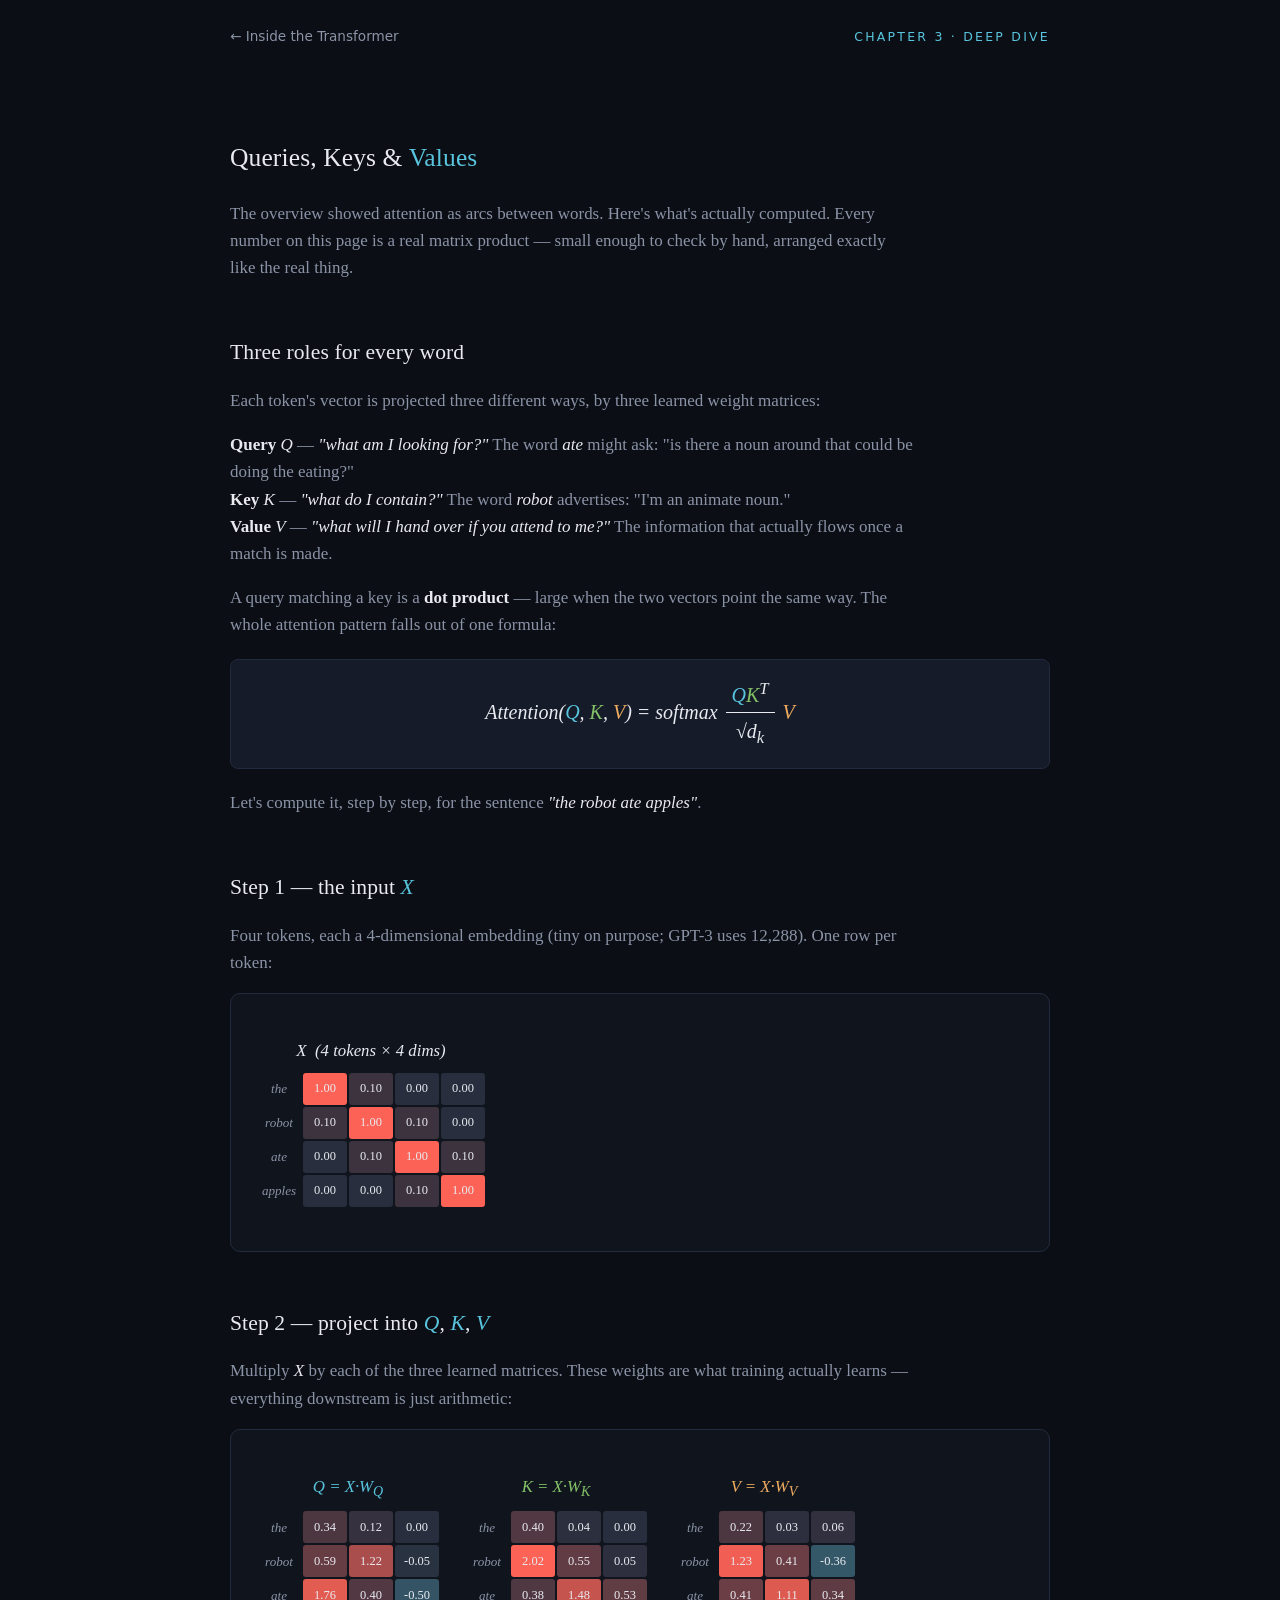
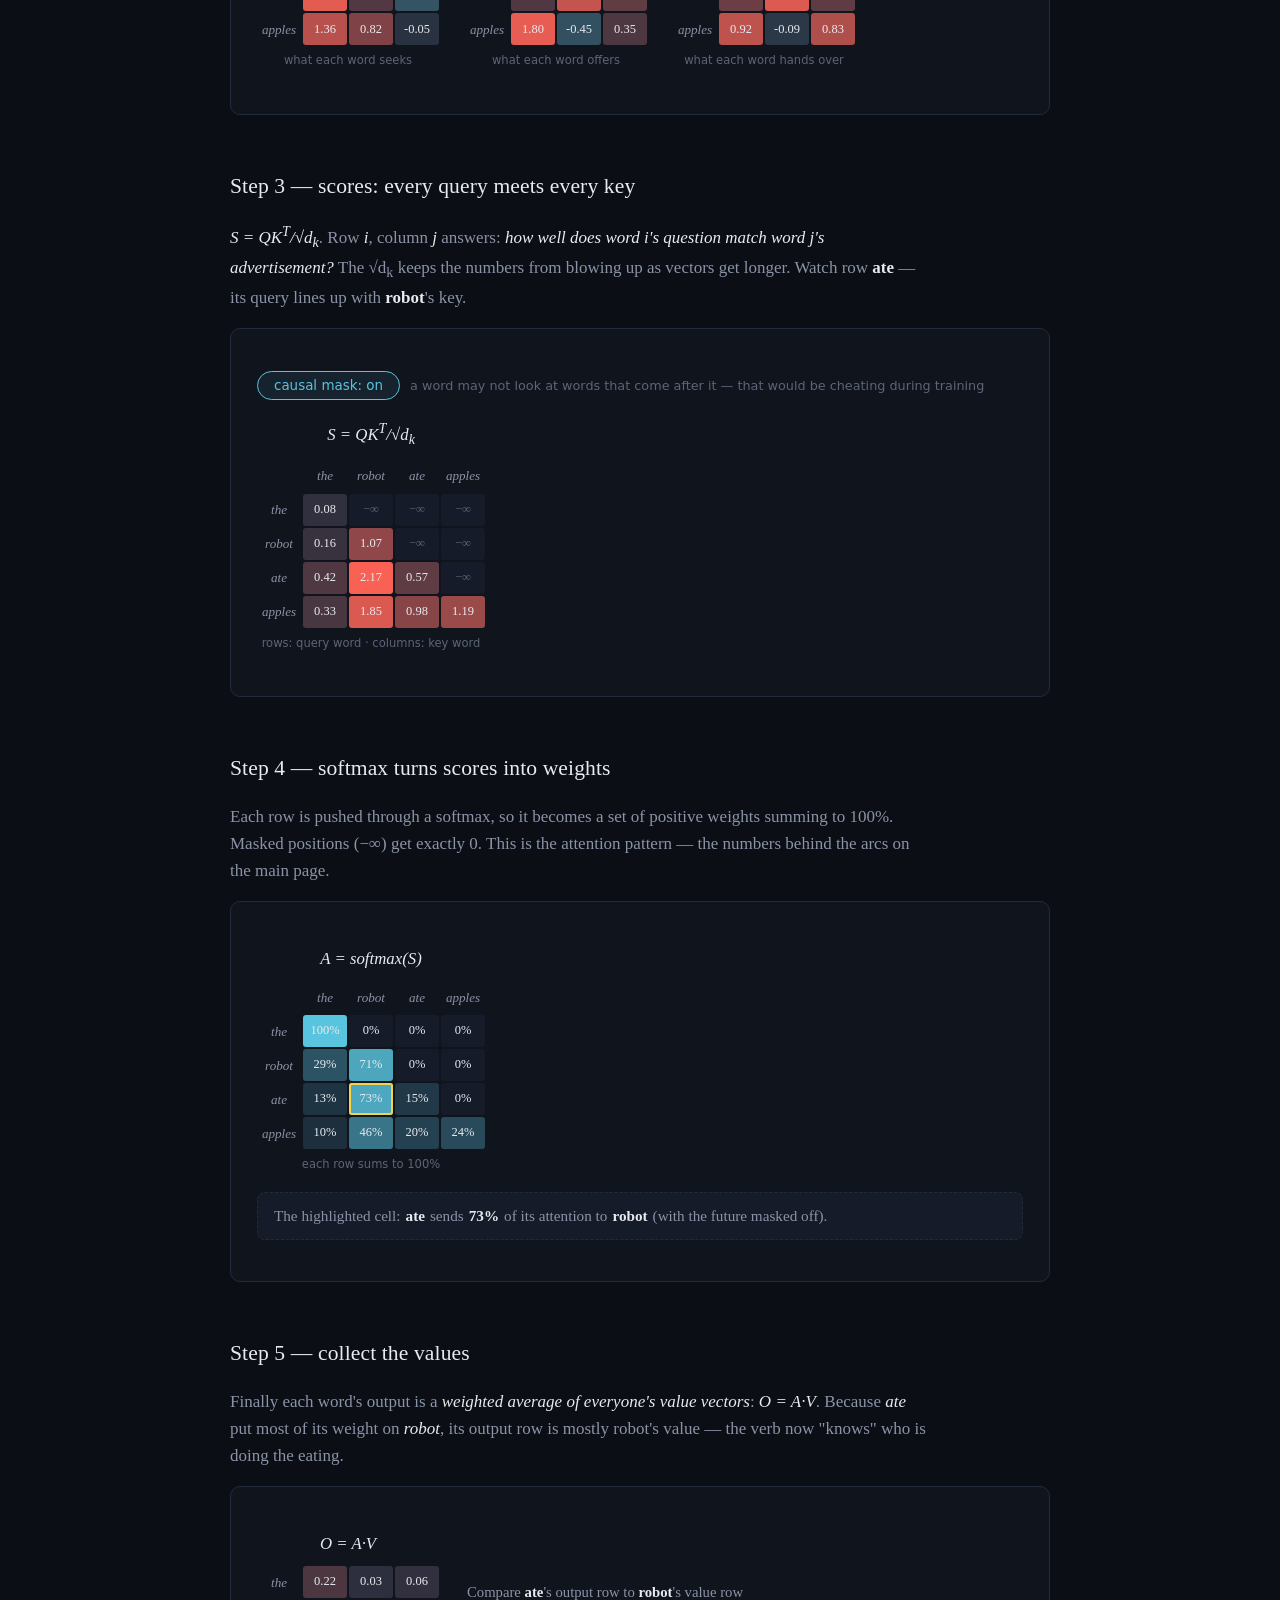
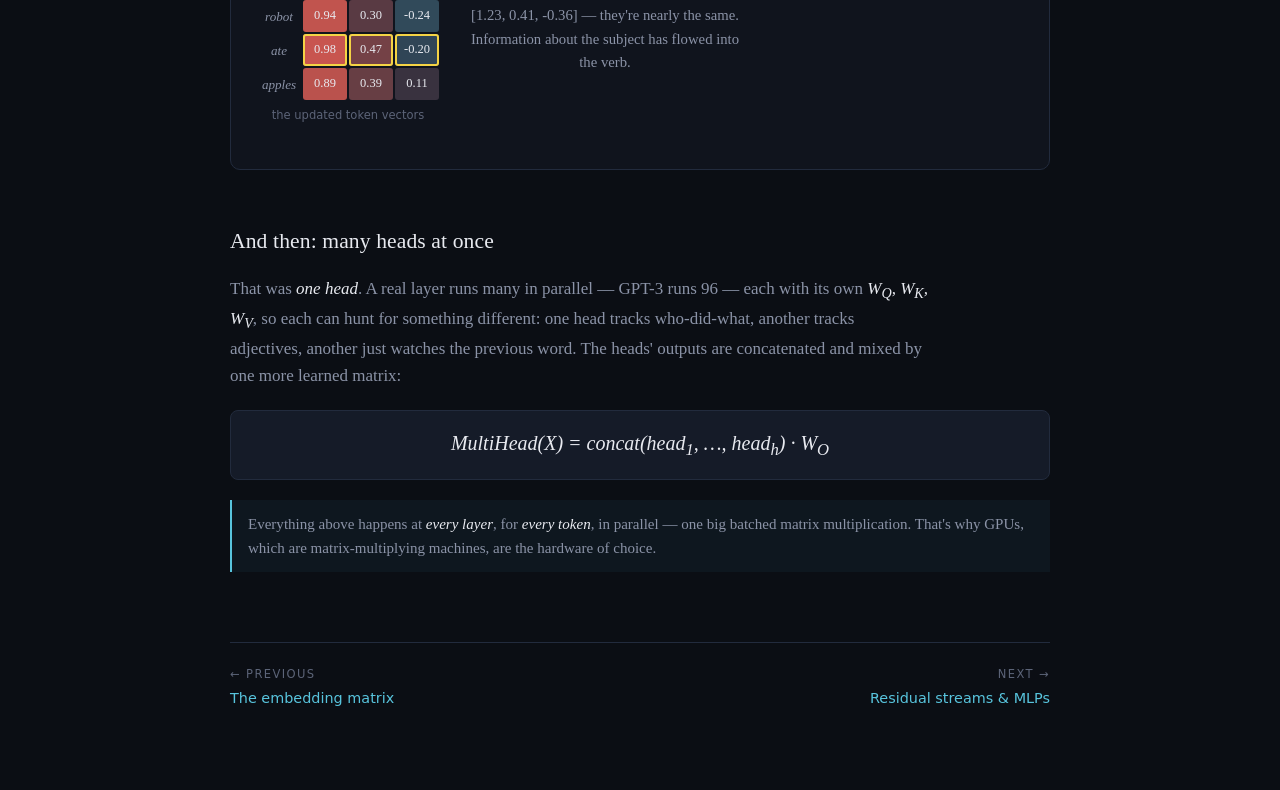
==== chapters/attention.html @ c7ec8772 "Interactive transformer visualizer: six-chapter overview + deep-dive pages Co-Authored-By: Claude Fa" ====
<!DOCTYPE html>
<html lang="en">
<head>
<meta charset="UTF-8">
<meta name="viewport" content="width=device-width, initial-scale=1.0">
<title>Queries, Keys &amp; Values — Inside the Transformer</title>
<link rel="stylesheet" href="../css/style.css">
<link rel="icon" href="data:image/svg+xml,<svg xmlns='http://www.w3.org/2000/svg' viewBox='0 0 100 100'><circle cx='50' cy='50' r='42' fill='%2358C4DD'/></svg>">
</head>
<body>

<header class="deep-head">
  <a href="../index.html">← Inside the Transformer</a>
  <span class="ch-num">Chapter 3 · Deep dive</span>
</header>

<main class="deep-main">
  <div class="ch-head">
    <h2>Queries, Keys &amp; <span class="acc-blue">Values</span></h2>
    <p class="lede">
      The overview showed attention as arcs between words. Here's what's
      actually computed. Every number on this page is a real matrix product —
      small enough to check by hand, arranged exactly like the real thing.
    </p>
  </div>

  <h3 class="sec-title">Three roles for every word</h3>
  <p class="prose">
    Each token's vector is projected three different ways, by three learned
    weight matrices:
  </p>
  <p class="prose">
    <b>Query</b> <span class="math">Q</span> — <em>"what am I looking for?"</em>
    The word <em>ate</em> might ask: "is there a noun around that could be doing the eating?"<br>
    <b>Key</b> <span class="math">K</span> — <em>"what do I contain?"</em>
    The word <em>robot</em> advertises: "I'm an animate noun."<br>
    <b>Value</b> <span class="math">V</span> — <em>"what will I hand over if you attend to me?"</em>
    The information that actually flows once a match is made.
  </p>
  <p class="prose">
    A query matching a key is a <b>dot product</b> — large when the two vectors
    point the same way. The whole attention pattern falls out of one formula:
  </p>
  <div class="formula">
    Attention(<span style="color:var(--blue)">Q</span>, <span style="color:var(--green)">K</span>, <span style="color:var(--gold);font-style:italic">V</span>) = softmax
    <span class="frac"><span><span style="color:var(--blue)">Q</span><span style="color:var(--green)">K</span><sup>T</sup></span><span>√d<sub>k</sub></span></span>
    <span style="color:var(--gold);font-style:italic">V</span>
  </div>
  <p class="prose">Let's compute it, step by step, for the sentence <em>"the robot ate apples"</em>.</p>

  <h3 class="sec-title">Step 1 — the input <span class="math">X</span></h3>
  <p class="prose">
    Four tokens, each a 4-dimensional embedding (tiny on purpose; GPT-3 uses
    12,288). One row per token:
  </p>
  <div class="panel">
    <div class="mat-row">
      <div class="mat-fig"><div class="mat-label">X&nbsp;&nbsp;(4 tokens × 4 dims)</div><div class="matrix" id="mat-x"></div></div>
    </div>
  </div>

  <h3 class="sec-title">Step 2 — project into <span class="math">Q</span>, <span class="math">K</span>, <span class="math">V</span></h3>
  <p class="prose">
    Multiply <span class="math">X</span> by each of the three learned matrices.
    These weights are what training actually learns — everything downstream is
    just arithmetic:
  </p>
  <div class="panel">
    <div class="mat-row">
      <div class="mat-fig"><div class="mat-label" style="color:var(--blue)">Q = X·W<sub>Q</sub></div><div class="matrix" id="mat-q"></div><div class="mat-sub">what each word seeks</div></div>
      <div class="mat-fig"><div class="mat-label" style="color:var(--green)">K = X·W<sub>K</sub></div><div class="matrix" id="mat-k"></div><div class="mat-sub">what each word offers</div></div>
      <div class="mat-fig"><div class="mat-label" style="color:var(--gold)">V = X·W<sub>V</sub></div><div class="matrix" id="mat-v"></div><div class="mat-sub">what each word hands over</div></div>
    </div>
  </div>

  <h3 class="sec-title">Step 3 — scores: every query meets every key</h3>
  <p class="prose">
    <span class="math">S = QK<sup>T</sup>/√d<sub>k</sub></span>. Row <em>i</em>,
    column <em>j</em> answers: <em>how well does word i's question match word
    j's advertisement?</em> The √d<sub>k</sub> keeps the numbers from blowing up
    as vectors get longer. Watch row <b>ate</b> — its query lines up with
    <b>robot</b>'s key.
  </p>
  <div class="panel">
    <div class="toggle-row">
      <button class="pill-toggle active" id="mask-toggle">causal mask: on</button>
      <span class="dim-note">a word may not look at words that come after it — that would be cheating during training</span>
    </div>
    <div class="mat-row">
      <div class="mat-fig"><div class="mat-label">S = QK<sup>T</sup>/√d<sub>k</sub></div><div class="matrix" id="mat-s"></div><div class="mat-sub">rows: query word · columns: key word</div></div>
    </div>
  </div>

  <h3 class="sec-title">Step 4 — softmax turns scores into weights</h3>
  <p class="prose">
    Each row is pushed through a softmax, so it becomes a set of positive
    weights summing to 100%. Masked positions (−∞) get exactly 0. This is
    the attention pattern — the numbers behind the arcs on the main page.
  </p>
  <div class="panel">
    <div class="mat-row">
      <div class="mat-fig"><div class="mat-label">A = softmax(S)</div><div class="matrix" id="mat-a"></div><div class="mat-sub">each row sums to 100%</div></div>
    </div>
    <p class="readout" id="attn-read"></p>
  </div>

  <h3 class="sec-title">Step 5 — collect the values</h3>
  <p class="prose">
    Finally each word's output is a <em>weighted average of everyone's value
    vectors</em>: <span class="math">O = A·V</span>. Because <em>ate</em> put
    most of its weight on <em>robot</em>, its output row is mostly robot's
    value — the verb now "knows" who is doing the eating.
  </p>
  <div class="panel">
    <div class="mat-row">
      <div class="mat-fig"><div class="mat-label">O = A·V</div><div class="matrix" id="mat-o"></div><div class="mat-sub">the updated token vectors</div></div>
      <div class="mat-fig" style="align-self:center;max-width:280px">
        <p class="prose" style="font-size:.92rem" id="o-story"></p>
      </div>
    </div>
  </div>

  <h3 class="sec-title">And then: many heads at once</h3>
  <p class="prose">
    That was <em>one head</em>. A real layer runs many in parallel — GPT-3 runs
    96 — each with its own <span class="math">W<sub>Q</sub>, W<sub>K</sub>,
    W<sub>V</sub></span>, so each can hunt for something different: one head
    tracks who-did-what, another tracks adjectives, another just watches the
    previous word. The heads' outputs are concatenated and mixed by one more
    learned matrix:
  </p>
  <div class="formula">MultiHead(X) = concat(head<sub>1</sub>, …, head<sub>h</sub>) · W<sub>O</sub></div>
  <p class="note">
    Everything above happens at <em>every layer</em>, for <em>every token</em>,
    in parallel — one big batched matrix multiplication. That's why GPUs, which
    are matrix-multiplying machines, are the hardware of choice.
  </p>

  <nav class="pager">
    <a href="embeddings.html"><span class="pg-label">← Previous</span>The embedding matrix</a>
    <a class="next" href="depth.html"><span class="pg-label">Next →</span>Residual streams &amp; MLPs</a>
  </nav>
</main>

<script src="../js/deep.js"></script>
<script>
const TOKENS = ["the", "robot", "ate", "apples"];

/* embeddings: near one-hot with a whisper of overlap, so the products stay legible */
const X = [
  [1.0, 0.1, 0.0, 0.0],
  [0.1, 1.0, 0.1, 0.0],
  [0.0, 0.1, 1.0, 0.1],
  [0.0, 0.0, 0.1, 1.0],
];
/* learned projections (4 → 3), hand-tuned so "ate" seeks nouns */
const WQ = [[0.3,0,0],[0.4,1.2,0],[1.6,0.2,-0.5],[1.2,0.8,0]];
const WK = [[0.2,0,0],[2.0,0.4,0],[0,1.5,0.5],[1.8,-0.6,0.3]];
const WV = [[0.1,0,0.1],[1.2,0.3,-0.4],[0.2,1.1,0.3],[0.9,-0.2,0.8]];

const Q = matmul(X, WQ), K = matmul(X, WK), V = matmul(X, WV);
const dk = 3;
const S = matmul(Q, transpose(K)).map((row) => row.map((v) => v / Math.sqrt(dk)));

let masked = true;

function renderStatic() {
  matrixEl("#mat-x", X, { rows: TOKENS, max: 1 });
  matrixEl("#mat-q", Q, { rows: TOKENS, max: 2 });
  matrixEl("#mat-k", K, { rows: TOKENS, max: 2 });
  matrixEl("#mat-v", V, { rows: TOKENS, max: 1.3 });
}

function render() {
  /* scores, with optional causal mask */
  matrixEl("#mat-s", S, {
    rows: TOKENS, cols: TOKENS, max: 2.2,
    fmt: (v, i, j) => (masked && j > i ? "−∞" : v.toFixed(2)),
    colorFn: (v, i, j) => (masked && j > i ? C.panel2 : heat(v, 2.2)),
    cellRef: (cell, i, j) => { if (masked && j > i) cell.classList.add("masked"); },
  });

  /* attention weights */
  const A = S.map((row, i) =>
    softmaxArr(row.map((v, j) => (masked && j > i ? -Infinity : v)))
  );
  matrixEl("#mat-a", A, {
    rows: TOKENS, cols: TOKENS,
    fmt: (v) => (v < 0.005 ? "0%" : Math.round(v * 100) + "%"),
    colorFn: (v) => heatSeq(Math.min(1, v * 1.15)),
    cellRef: (cell, i, j) => { if (i === 2 && j === 1) cell.classList.add("hl"); },
  });

  const atePct = Math.round(A[2][1] * 100);
  $("#attn-read").innerHTML =
    `The highlighted cell: <b>ate</b> sends <b>${atePct}%</b> of its attention to <b>robot</b>` +
    (masked ? " (with the future masked off)." : " — and with the mask off, it can peek ahead at <b>apples</b> too.");

  const O = matmul(A, V);
  matrixEl("#mat-o", O, {
    rows: TOKENS, max: 1.3,
    cellRef: (cell, i) => { if (i === 2) cell.classList.add("hl"); },
  });
  $("#o-story").innerHTML =
    `Compare <b>ate</b>'s output row to <b>robot</b>'s value row [${V[1].map((v) => v.toFixed(2)).join(", ")}] — ` +
    `they're nearly the same. Information about the subject has flowed into the verb.`;
}

$("#mask-toggle").addEventListener("click", () => {
  masked = !masked;
  const b = $("#mask-toggle");
  b.textContent = "causal mask: " + (masked ? "on" : "off");
  b.classList.toggle("active", masked);
  render();
});

renderStatic();
render();
</script>
</body>
</html>
---- css/style.css ----
/* ============================================================
   Inside the Transformer — 3blue1brown-inspired design language
   Dark near-black blue canvas, Manim palette, serif math type.
   ============================================================ */

:root {
  --bg: #0b0e14;          /* page canvas */
  --panel: #10141d;       /* card surface */
  --panel-2: #151b28;     /* nested surface */
  --line: #222b3d;        /* hairlines */
  --grid: #1a2233;        /* plot gridlines */
  --ink: #e8eaf0;
  --muted: #8b93a7;
  --faint: #5c6478;

  /* Manim palette (validated order: blue, red, yellow, green) */
  --blue: #58c4dd;
  --red: #fc6255;
  --yellow: #f4d345;
  --green: #83c167;
  --teal: #5cd0b3;
  --purple: #9a72ac;
  --gold: #f0ac5f;

  --serif: "CMU Serif", "STIX Two Text", "Times New Roman", Georgia, serif;
  --sans: system-ui, -apple-system, "Segoe UI", sans-serif;
  --radius: 10px;
}

* { box-sizing: border-box; }
html { scroll-behavior: smooth; }
body {
  margin: 0;
  background: var(--bg);
  color: var(--ink);
  font-family: var(--serif);
  font-size: 17px;
  line-height: 1.6;
}

::selection { background: rgba(88, 196, 221, 0.3); }

h1, h2, h3 { font-weight: 500; letter-spacing: 0.005em; }
.acc-blue { color: var(--blue); }
.math { font-family: var(--serif); font-style: italic; }
a { color: var(--blue); }

/* ===== Hero ===== */
.hero {
  min-height: 92vh;
  display: grid;
  place-items: center;
  text-align: center;
  padding: 60px 20px;
  position: relative;
  background:
    radial-gradient(70vw 50vh at 50% 115%, rgba(88, 196, 221, 0.07), transparent 65%),
    radial-gradient(50vw 40vh at 12% -10%, rgba(154, 114, 172, 0.06), transparent 70%);
}
.hero::before {
  content: "";
  position: absolute; inset: 0;
  background-image:
    linear-gradient(rgba(88,196,221,0.045) 1px, transparent 1px),
    linear-gradient(90deg, rgba(88,196,221,0.045) 1px, transparent 1px);
  background-size: 48px 48px;
  mask-image: radial-gradient(70% 70% at 50% 50%, black, transparent);
  pointer-events: none;
}
.hero-inner { max-width: 720px; position: relative; }
.hero-kicker {
  font-family: var(--sans);
  font-size: 0.8rem; letter-spacing: 0.22em; text-transform: uppercase;
  color: var(--muted); margin-bottom: 10px;
}
.hero h1 {
  font-size: clamp(2.6rem, 7vw, 4.2rem);
  margin: 0 0 18px;
  line-height: 1.08;
}
.hero-sub {
  color: var(--muted);
  font-size: 1.15rem;
  max-width: 560px;
  margin: 0 auto 34px;
}
.hero-flow {
  margin-top: 56px;
  display: flex; flex-wrap: wrap; justify-content: center; gap: 10px;
  font-family: var(--sans); font-size: 0.85rem; color: var(--muted);
}
.hero-flow span:not(.arr) {
  border: 1px solid var(--line); border-radius: 999px;
  padding: 5px 14px; background: var(--panel);
}
.hero-flow .arr { color: var(--faint); padding: 5px 0; }

/* ===== Chapter nav ===== */
.stepnav {
  position: fixed; right: 16px; top: 50%; transform: translateY(-50%);
  display: flex; flex-direction: column; gap: 6px; z-index: 50;
}
.stepnav a {
  width: 34px; height: 34px; display: grid; place-items: center;
  font-family: var(--sans); font-size: 0.8rem;
  color: var(--muted); text-decoration: none;
  border: 1px solid var(--line); border-radius: 50%;
  background: var(--panel);
  transition: all .15s;
}
.stepnav a:hover, .stepnav a.active {
  color: var(--bg); background: var(--blue); border-color: var(--blue);
}
@media (max-width: 860px) { .stepnav { display: none; } }

/* ===== Chapters & panels ===== */
main { max-width: 860px; margin: 0 auto; padding: 0 20px 100px; }
.chapter { padding: 100px 0 20px; }
.ch-num {
  display: block;
  font-family: var(--sans);
  font-size: 0.78rem; letter-spacing: 0.18em; text-transform: uppercase;
  color: var(--blue);
  margin-bottom: 10px;
}
.chapter h2 { font-size: clamp(1.7rem, 4vw, 2.4rem); margin: 0 0 12px; }
.lede { color: var(--muted); max-width: 680px; margin: 0 0 30px; font-size: 1.06rem; }
.lede em, .note em { color: var(--ink); }

.panel {
  background: var(--panel);
  border: 1px solid var(--line);
  border-radius: var(--radius);
  padding: 26px;
  margin-bottom: 20px;
}
.panel-title { margin: 0 0 4px; font-size: 1.12rem; color: var(--ink); }
.panel-sub { margin: 0 0 18px; color: var(--muted); font-size: 0.95rem; }
.row { display: flex; gap: 12px; align-items: center; flex-wrap: wrap; }
.note {
  margin: 20px 0 0;
  padding: 12px 16px;
  border-left: 2px solid var(--blue);
  background: rgba(88, 196, 221, 0.05);
  color: var(--muted);
  font-size: 0.94rem;
}
.readout {
  margin-top: 14px;
  padding: 11px 16px;
  border: 1px dashed var(--line);
  border-radius: 8px;
  background: var(--panel-2);
  color: var(--muted);
  font-size: 0.95rem;
  min-height: 44px;
  display: flex; align-items: center; flex-wrap: wrap; gap: 5px;
}
.readout b { color: var(--ink); font-weight: 600; }

/* ===== Controls ===== */
.field-label, .control-label {
  display: block;
  font-family: var(--sans);
  font-size: 0.72rem; letter-spacing: 0.14em; text-transform: uppercase;
  color: var(--faint);
  margin-bottom: 8px;
}
input[type="text"] {
  width: 100%;
  font-family: var(--serif); font-size: 1.1rem;
  color: var(--ink);
  background: var(--panel-2);
  border: 1px solid var(--line);
  border-radius: 8px;
  padding: 12px 15px;
  outline: none;
  transition: border-color .15s;
}
input[type="text"]:focus { border-color: var(--blue); }

.btn-primary {
  display: inline-block;
  font-family: var(--sans); font-size: 0.92rem; font-weight: 600;
  color: var(--bg);
  background: var(--blue);
  border: none; border-radius: 6px;
  padding: 10px 24px;
  cursor: pointer;
  text-decoration: none;
  transition: filter .12s, transform .12s;
}
.btn-primary:hover { filter: brightness(1.12); transform: translateY(-1px); }
.link-btn {
  font-family: var(--sans); font-size: 0.85rem;
  color: var(--blue);
  background: none;
  border: none; border-bottom: 1px dotted var(--blue);
  padding: 1px 2px;
  cursor: pointer;
  transition: color .12s;
}
.link-btn:hover { color: var(--ink); border-color: var(--ink); }

.slider-row { display: flex; align-items: center; gap: 14px; margin: 12px 0; flex-wrap: wrap; }
.slider-row label {
  font-family: var(--sans); font-size: 0.88rem; color: var(--muted);
  min-width: 150px;
}
.slider-row label .math { color: var(--ink); font-size: 1rem; }
.slider-row output {
  font-family: var(--serif); font-variant-numeric: tabular-nums;
  color: var(--yellow); min-width: 56px; text-align: right;
}
.dim-note { font-family: var(--sans); font-size: 0.8rem; color: var(--faint); }
input[type="range"] {
  flex: 1; min-width: 120px; height: 24px;
  accent-color: var(--blue);
  cursor: grab;
  background: transparent;
}

.seg { display: inline-flex; gap: 2px; border: 1px solid var(--line); border-radius: 8px; padding: 3px; background: var(--panel-2); flex-wrap: wrap; }
.seg-btn {
  font-family: var(--sans); font-size: 0.84rem;
  color: var(--muted);
  background: transparent; border: none; border-radius: 6px;
  padding: 7px 13px; cursor: pointer;
  transition: all .12s;
}
.seg-btn b { color: inherit; }
.seg-btn.active { background: rgba(88, 196, 221, 0.14); color: var(--blue); }

/* ===== Ch 1 : tokens ===== */
.token-strip { display: flex; flex-wrap: wrap; gap: 6px; margin: 18px 0 4px; min-height: 44px; }
.token-chip {
  position: relative;
  font-family: var(--serif); font-size: 1.02rem;
  padding: 6px 10px;
  border-radius: 6px;
  border: 1px solid;
  white-space: pre;
  animation: pop .18s ease-out;
  cursor: default;
}
@keyframes pop { from { transform: scale(.7); opacity: 0; } to { transform: scale(1); opacity: 1; } }
.token-chip .tok-id {
  position: absolute; left: 50%; bottom: calc(100% + 7px); transform: translateX(-50%);
  font-family: var(--sans); font-size: 0.7rem;
  background: var(--ink); color: var(--bg);
  padding: 3px 8px; border-radius: 4px; white-space: nowrap;
  opacity: 0; pointer-events: none; transition: opacity .12s;
  z-index: 5;
}
.token-chip:hover .tok-id { opacity: 1; }
.tok-stats { display: flex; gap: 28px; margin-top: 18px; flex-wrap: wrap; }
.stat { display: flex; flex-direction: column; }
.stat-value { font-size: 1.9rem; color: var(--blue); line-height: 1.2; font-variant-numeric: tabular-nums; }
.stat-label { font-family: var(--sans); font-size: 0.72rem; letter-spacing: 0.12em; text-transform: uppercase; color: var(--faint); }

/* ===== Ch 2 : embeddings ===== */
.word-picker { display: flex; flex-wrap: wrap; gap: 8px; margin-bottom: 20px; }
.word-pill {
  font-family: var(--serif); font-size: 0.98rem;
  color: var(--muted);
  background: var(--panel-2);
  border: 1px solid var(--line); border-radius: 999px;
  padding: 5px 16px; cursor: pointer;
  transition: all .12s;
}
.word-pill.active { color: var(--blue); border-color: var(--blue); background: rgba(88,196,221,0.08); }

.vector-figure { display: flex; align-items: stretch; gap: 6px; margin: 6px 0 4px; }
.bracket, .bracket.right { width: 10px; border: 2px solid var(--muted); border-radius: 2px; }
.bracket { border-right: none; }
.bracket.right { border-left: none; }
.vector-strip { display: flex; gap: 2px; flex: 1; height: 52px; align-items: stretch; padding: 4px 0; }
.vec-cell { flex: 1; border-radius: 3px; position: relative; min-width: 4px; transition: background .3s; }
.vec-cell:hover::after {
  content: attr(data-v);
  position: absolute; left: 50%; bottom: calc(100% + 6px); transform: translateX(-50%);
  font-family: var(--serif); font-size: 0.75rem;
  background: var(--ink); color: var(--bg);
  padding: 2px 6px; border-radius: 4px; white-space: nowrap; z-index: 5;
}

.plane-wrap {
  border: 1px solid var(--line);
  border-radius: 8px;
  overflow: hidden;
  background: var(--bg);
}
#embed-map { display: block; width: 100%; height: auto; }
#embed-map text { font-family: var(--serif); }
.embed-dot { cursor: grab; }
.embed-dot.dragging { cursor: grabbing; }

/* ===== Ch 3 : attention ===== */
.attn-controls { display: flex; justify-content: space-between; gap: 18px; flex-wrap: wrap; margin-bottom: 8px; }
.control-group { display: flex; flex-direction: column; }
.attn-stage { margin: 4px 0; }
#attn-svg { display: block; width: 100%; height: auto; }
#attn-svg text { font-family: var(--serif); }
.attn-word { cursor: pointer; }

/* ===== Ch 4 : the stack ===== */
.builder { display: grid; grid-template-columns: 1fr 230px; gap: 30px; align-items: start; }
@media (max-width: 700px) { .builder { grid-template-columns: 1fr; } }
.param-tile {
  margin-top: 20px;
  border: 1px solid var(--line); border-radius: 8px;
  background: var(--panel-2);
  padding: 16px 18px;
  text-align: center;
}
.param-formula { color: var(--faint); font-size: 0.95rem; }
.param-value { font-size: 2.5rem; color: var(--yellow); line-height: 1.25; }
.param-compare { color: var(--muted); font-size: 0.92rem; }
.param-compare b { color: var(--ink); font-weight: 600; }
.preset-row { display: flex; gap: 14px; align-items: baseline; margin-top: 16px; flex-wrap: wrap; }
.preset-row .control-label { margin: 0; }
.builder-viz { text-align: center; }
.tower {
  display: flex; flex-direction: column-reverse;
  gap: 3px;
  min-height: 300px; max-height: 330px; overflow: hidden;
  padding: 12px;
  background: var(--bg);
  border: 1px solid var(--line); border-radius: 8px;
}
.tower-layer {
  display: flex; flex-direction: column; gap: 2px;
  animation: rise .25s ease-out;
  flex: 0 0 auto;
  margin-inline: auto;
}
.attn-row { display: flex; gap: 1px; }
.head-seg {
  flex: 1; min-width: 1px;
  background: rgba(88, 196, 221, 0.8);
  border-radius: 1.5px;
  box-shadow: 0 0 6px rgba(88, 196, 221, 0.12);
}
.mlp-row {
  background: rgba(240, 172, 95, 0.75);
  border-radius: 1.5px;
  box-shadow: 0 0 6px rgba(240, 172, 95, 0.1);
}
.tower-ellipsis {
  color: var(--faint); font-size: 0.95rem; line-height: 1;
  text-align: center; letter-spacing: 0.2em;
  flex: 0 0 auto; padding: 2px 0;
}
@keyframes rise { from { transform: translateY(8px); opacity: 0; } to { transform: none; opacity: 1; } }
.tower-caption { font-family: var(--sans); font-size: 0.8rem; color: var(--faint); margin-top: 10px; }
.tower-legend {
  display: flex; justify-content: center; gap: 16px; margin-top: 8px;
  font-family: var(--sans); font-size: 0.76rem; color: var(--muted);
}
.tower-legend .swatch {
  display: inline-block; width: 10px; height: 10px; border-radius: 2px;
  margin-right: 5px; vertical-align: -1px;
}

/* ===== Ch 5 : prediction ===== */
.predict-prompt { font-size: 1.45rem; margin-bottom: 24px; }
.predict-slot {
  display: inline-block; min-width: 84px; text-align: center;
  color: var(--yellow);
  border-bottom: 2px solid var(--yellow);
}
.predict-slot.pulse { animation: slotpop .4s ease; }
@keyframes slotpop { 30% { transform: scale(1.2); } }
.prob-chart { display: flex; flex-direction: column; gap: 8px; margin: 6px 0 20px; }
.prob-row { display: grid; grid-template-columns: 96px 1fr 64px; align-items: center; gap: 12px; }
.prob-word { text-align: right; font-size: 1.02rem; color: var(--ink); }
.prob-track {
  background: var(--panel-2);
  border: 1px solid var(--line);
  border-radius: 4px; height: 24px; overflow: hidden;
}
.prob-fill {
  height: 100%;
  background: var(--blue);
  box-shadow: 0 0 10px rgba(88, 196, 221, 0.35);
  border-radius: 0 3px 3px 0;
  transition: width .35s cubic-bezier(.2,.8,.3,1);
}
.prob-row.sampled .prob-word { color: var(--yellow); }
.prob-row.sampled .prob-fill { background: var(--yellow); box-shadow: 0 0 10px rgba(244, 211, 69, 0.4); }
.prob-pct { font-variant-numeric: tabular-nums; font-size: 0.9rem; color: var(--muted); }
.predict-actions { margin: 16px 0 4px; }
.sample-log { display: flex; flex-wrap: wrap; gap: 6px; margin-top: 12px; min-height: 34px; }
.sample-log .token-chip { font-size: 0.9rem; }

/* ===== Ch 6 : live inference ===== */
.inf-topbar { margin-bottom: 18px; }
.inf-context-wrap { display: flex; align-items: flex-start; gap: 14px; margin-bottom: 20px; }
.inf-label {
  font-family: var(--sans); font-size: 0.72rem; letter-spacing: 0.14em;
  text-transform: uppercase; color: var(--faint);
  padding-top: 10px; min-width: 62px;
}
.inf-context {
  flex: 1;
  display: flex; flex-wrap: wrap; gap: 5px; align-items: center;
  min-height: 46px;
  padding: 8px 10px;
  background: var(--bg);
  border: 1px solid var(--line); border-radius: 8px;
}
.inf-tok {
  font-family: var(--serif); font-size: 1rem;
  padding: 4px 9px; border-radius: 5px;
  border: 1px solid var(--line);
  color: var(--muted);
  animation: pop .2s ease-out;
}
.inf-tok.fresh {
  color: var(--yellow); border-color: var(--yellow);
  box-shadow: 0 0 10px rgba(244, 211, 69, 0.25);
}
.inf-tok.reading { color: var(--blue); border-color: var(--blue); }

.inf-machine { display: grid; grid-template-columns: 1fr 240px; gap: 24px; align-items: center; }
@media (max-width: 700px) { .inf-machine { grid-template-columns: 1fr; } }
.inf-pipeline { display: flex; align-items: center; gap: 7px; flex-wrap: wrap; }
.pipe-arrow { color: var(--faint); }
.pipe-node {
  font-family: var(--sans); font-size: 0.8rem;
  color: var(--muted);
  border: 1px solid var(--line); border-radius: 7px;
  background: var(--panel-2);
  padding: 14px 12px;
  transition: all .18s;
}
.pipe-node.hot {
  color: var(--blue); border-color: var(--blue);
  box-shadow: 0 0 14px rgba(88, 196, 221, 0.35);
  transform: translateY(-2px);
}
.inf-dist { display: flex; flex-direction: column; gap: 5px; }
.inf-dist .prob-row { grid-template-columns: 74px 1fr 48px; }
.inf-dist .prob-track { height: 18px; }
.inf-dist .prob-word { font-size: 0.92rem; }
.inf-dist .prob-pct { font-size: 0.8rem; }
.inf-status {
  margin-top: 18px;
  font-size: 0.95rem; color: var(--muted);
  min-height: 1.6em;
}
.inf-status b { color: var(--yellow); font-weight: 600; }
.inf-controls {
  display: flex; align-items: center; gap: 16px; flex-wrap: wrap;
  margin-top: 14px; padding-top: 16px;
  border-top: 1px solid var(--line);
}
.inf-slider { flex: 1; min-width: 190px; margin: 0; }
.inf-slider label { min-width: auto; }

/* ===== Outro ===== */
.outro { text-align: center; padding-bottom: 30px; }
.outro .lede { margin-inline: auto; }
.footer { color: var(--faint); font-family: var(--sans); font-size: 0.85rem; margin-top: 34px; }

@media (prefers-reduced-motion: reduce) {
  * { animation: none !important; transition: none !important; }
  html { scroll-behavior: auto; }
}

/* ============================================================
   Deep-dive chapter pages
   ============================================================ */
.deep-head {
  display: flex; justify-content: space-between; align-items: baseline;
  max-width: 860px; margin: 0 auto; padding: 26px 20px 0;
  font-family: var(--sans); font-size: 0.85rem;
}
.deep-head a { color: var(--muted); text-decoration: none; }
.deep-head a:hover { color: var(--blue); }
.deep-main { max-width: 860px; margin: 0 auto; padding: 30px 20px 80px; }
.deep-main .ch-head { padding-top: 30px; }
.sec-title { font-size: 1.35rem; margin: 54px 0 8px; color: var(--ink); }
.sec-title .math { color: var(--blue); }
.prose { color: var(--muted); max-width: 700px; }
.prose em, .prose b { color: var(--ink); }
.prose .math { color: var(--ink); }

.formula {
  font-family: var(--serif); font-style: italic;
  text-align: center; font-size: 1.25rem; color: var(--ink);
  background: var(--panel-2); border: 1px solid var(--line); border-radius: 8px;
  padding: 16px 20px; margin: 20px 0;
  overflow-x: auto;
}
.formula .frac { display: inline-flex; flex-direction: column; vertical-align: middle; text-align: center; margin: 0 3px; }
.formula .frac > span:first-child { border-bottom: 1px solid var(--ink); padding: 0 6px 2px; }
.formula .frac > span:last-child { padding-top: 2px; }
.formula .acc { color: var(--yellow); font-style: normal; }

/* matrices */
.mat-row { display: flex; gap: 26px; flex-wrap: wrap; align-items: flex-start; margin: 18px 0; }
.mat-fig { text-align: center; }
.mat-fig .mat-label { font-family: var(--serif); font-style: italic; font-size: 1.05rem; color: var(--ink); margin-bottom: 8px; }
.mat-fig .mat-sub { font-family: var(--sans); font-size: 0.72rem; color: var(--faint); margin-top: 6px; }
.matrix { display: inline-grid; gap: 2px; }
.mcell {
  width: 44px; height: 32px;
  display: grid; place-items: center;
  font-family: var(--serif); font-size: 0.78rem; font-variant-numeric: tabular-nums;
  border-radius: 3px; color: var(--ink);
  transition: background .25s, opacity .25s;
}
.mcell.masked { color: var(--faint); }
.mcell.rowhead, .mcell.colhead {
  background: none; color: var(--muted); font-style: italic; font-size: 0.82rem;
}
.mcell.hl { outline: 2px solid var(--yellow); outline-offset: -2px; }
.mat-op { font-family: var(--serif); font-size: 1.5rem; color: var(--faint); align-self: center; }

/* step chips / small controls */
.toggle-row { display: flex; gap: 10px; align-items: center; margin: 16px 0; flex-wrap: wrap; }
.pill-toggle {
  font-family: var(--sans); font-size: 0.84rem;
  color: var(--muted); background: var(--panel-2);
  border: 1px solid var(--line); border-radius: 999px;
  padding: 6px 16px; cursor: pointer; transition: all .12s;
}
.pill-toggle.active { color: var(--blue); border-color: var(--blue); background: rgba(88,196,221,0.08); }

/* BPE demo */
.bpe-word { display: flex; align-items: center; gap: 8px; margin: 6px 0; flex-wrap: wrap; }
.bpe-count { font-family: var(--sans); font-size: 0.75rem; color: var(--faint); min-width: 30px; }
.bpe-piece {
  font-family: var(--serif); font-size: 1rem;
  border: 1px solid; border-radius: 5px; padding: 3px 8px;
  transition: all .2s;
}
.merge-list { display: flex; flex-direction: column; gap: 4px; font-family: var(--serif); font-size: 0.92rem; color: var(--muted); }
.merge-list b { color: var(--yellow); font-weight: 600; }

/* plots */
.plot-wrap { border: 1px solid var(--line); border-radius: 8px; background: var(--bg); overflow: hidden; margin: 14px 0; }
.plot-wrap svg { display: block; width: 100%; height: auto; }
.plot-wrap text { font-family: var(--serif); }

/* logit sliders */
.logit-row { display: grid; grid-template-columns: 80px 1fr 60px 1fr 64px; gap: 12px; align-items: center; margin: 6px 0; }
.logit-row .prob-track { height: 22px; }
.logit-word { text-align: right; font-size: 1rem; }
.logit-val { font-variant-numeric: tabular-nums; color: var(--yellow); font-size: 0.9rem; text-align: right; }
@media (max-width: 640px) { .logit-row { grid-template-columns: 64px 1fr 48px; } .logit-row .prob-track, .logit-row .prob-pct { grid-column: span 3; } }

/* pager */
.pager {
  display: flex; justify-content: space-between; gap: 14px;
  margin-top: 70px; padding-top: 22px;
  border-top: 1px solid var(--line);
  font-family: var(--sans); font-size: 0.9rem;
}
.pager a { color: var(--blue); text-decoration: none; }
.pager a:hover { text-decoration: underline; }
.pager .pg-label { display: block; font-size: 0.72rem; letter-spacing: 0.12em; text-transform: uppercase; color: var(--faint); margin-bottom: 3px; }
.pager .next { text-align: right; }

/* "go deeper" links on the index */
.deeper { margin: 14px 0 0; font-family: var(--sans); font-size: 0.9rem; }
.deeper a { color: var(--yellow); text-decoration: none; border-bottom: 1px dotted var(--yellow); }
.deeper a:hover { color: var(--ink); border-color: var(--ink); }
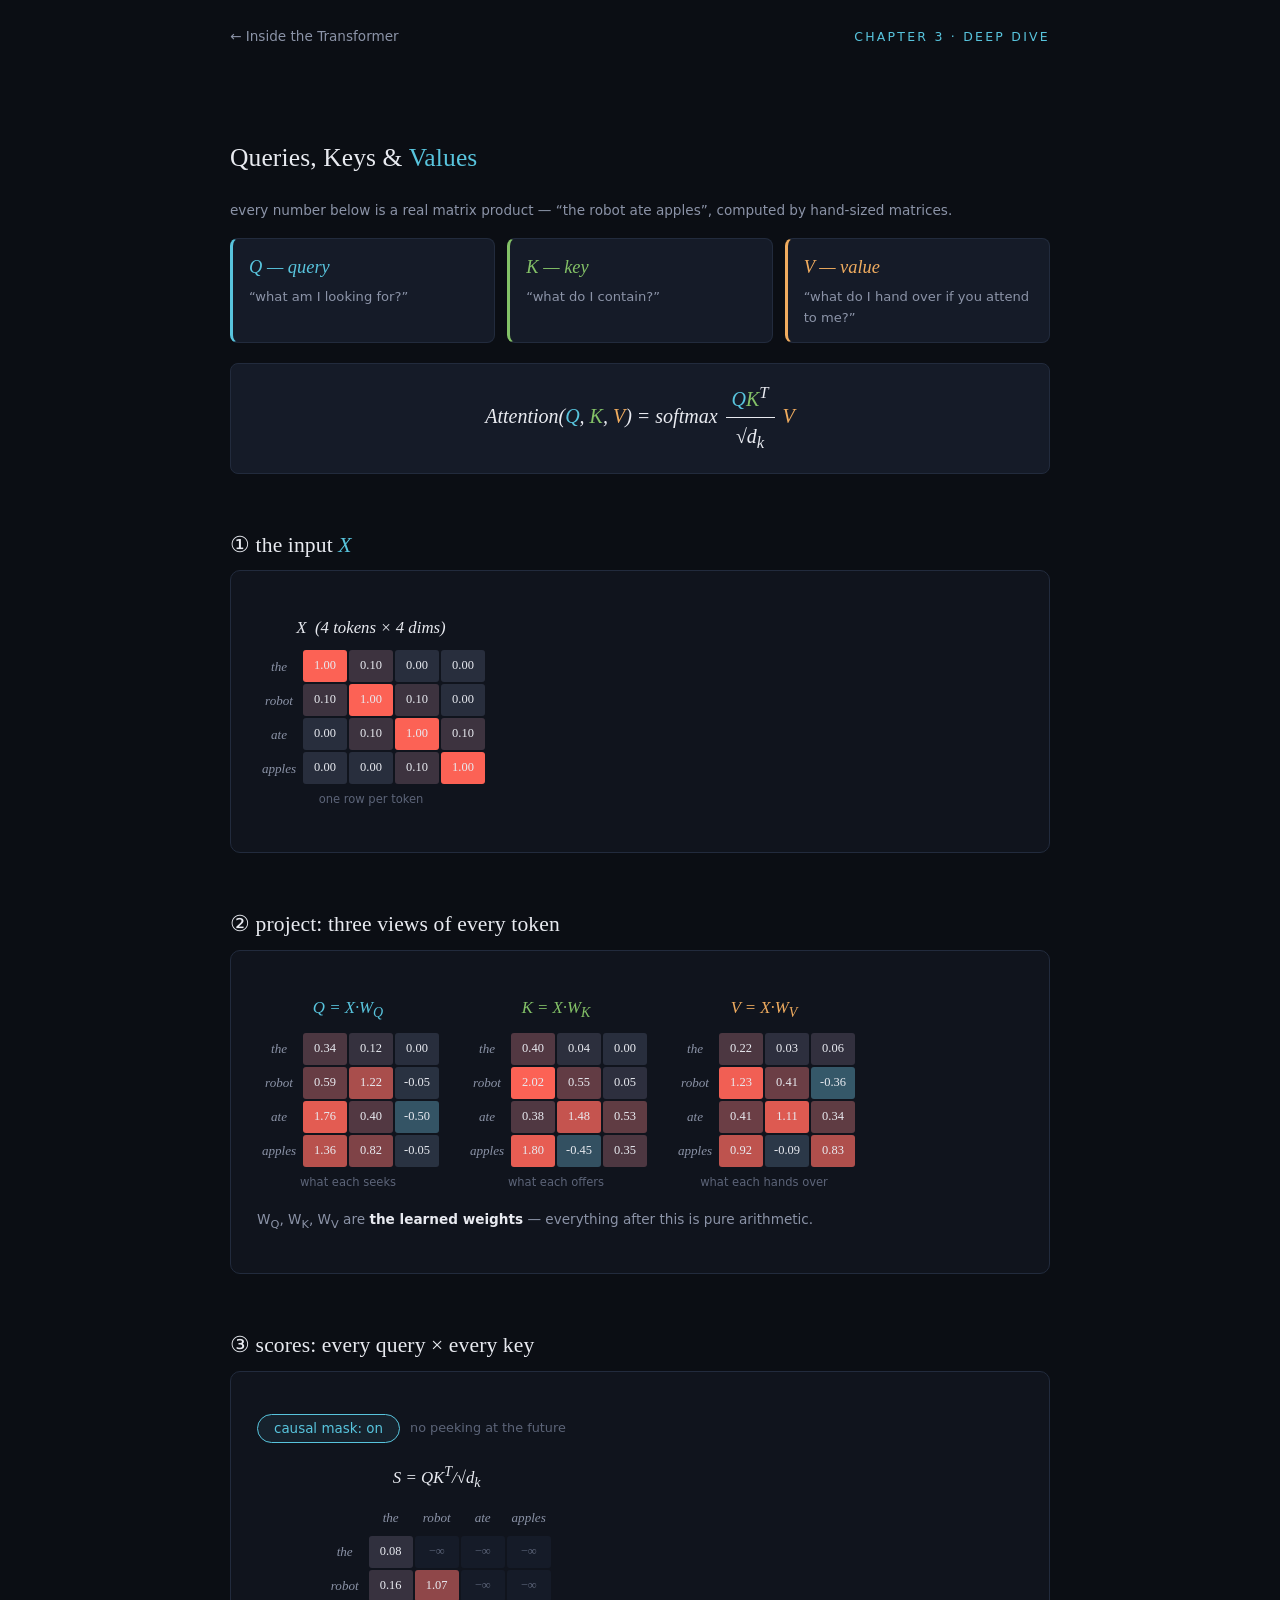
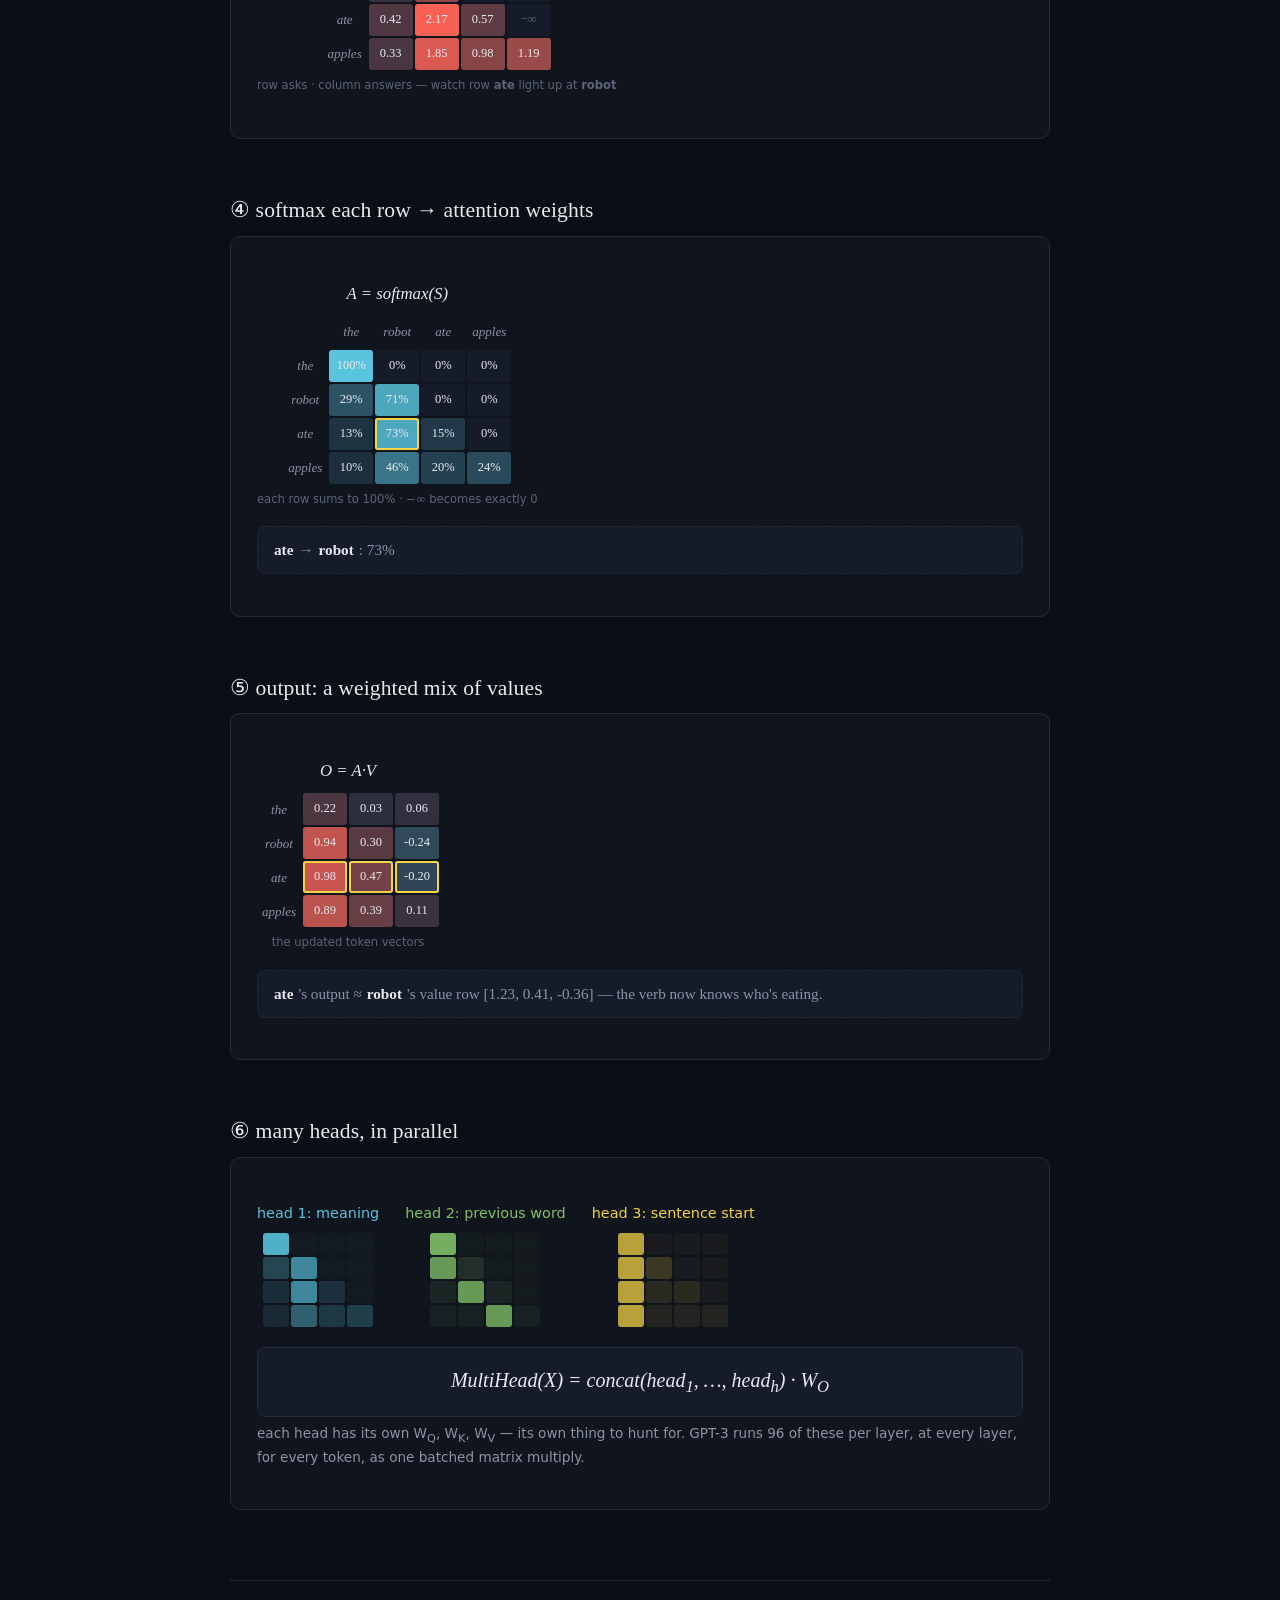
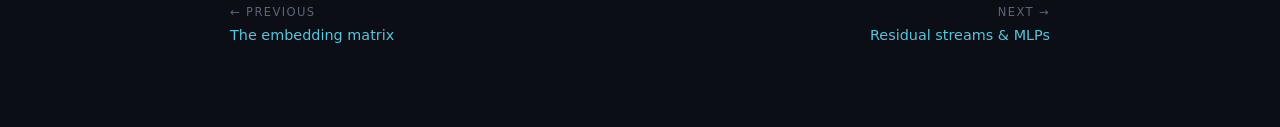
==== commit 606969e5: "Visual-first rewrite: replace prose with interactive widgets and one-line captions Co-Authored-By: C" ====
--- a/chapters/attention.html
+++ b/chapters/attention.html
@@ -17,124 +17,80 @@
 <main class="deep-main">
   <div class="ch-head">
     <h2>Queries, Keys &amp; <span class="acc-blue">Values</span></h2>
-    <p class="lede">
-      The overview showed attention as arcs between words. Here's what's
-      actually computed. Every number on this page is a real matrix product —
-      small enough to check by hand, arranged exactly like the real thing.
-    </p>
+    <p class="caption">every number below is a real matrix product — “the robot ate apples”, computed by hand-sized matrices.</p>
   </div>
 
-  <h3 class="sec-title">Three roles for every word</h3>
-  <p class="prose">
-    Each token's vector is projected three different ways, by three learned
-    weight matrices:
-  </p>
-  <p class="prose">
-    <b>Query</b> <span class="math">Q</span> — <em>"what am I looking for?"</em>
-    The word <em>ate</em> might ask: "is there a noun around that could be doing the eating?"<br>
-    <b>Key</b> <span class="math">K</span> — <em>"what do I contain?"</em>
-    The word <em>robot</em> advertises: "I'm an animate noun."<br>
-    <b>Value</b> <span class="math">V</span> — <em>"what will I hand over if you attend to me?"</em>
-    The information that actually flows once a match is made.
-  </p>
-  <p class="prose">
-    A query matching a key is a <b>dot product</b> — large when the two vectors
-    point the same way. The whole attention pattern falls out of one formula:
-  </p>
+  <div class="cards">
+    <div class="concept-card" style="border-left-color:var(--blue)">
+      <div class="cc-title" style="color:var(--blue)">Q — query</div>
+      <div class="cc-body">“what am I looking for?”</div>
+    </div>
+    <div class="concept-card" style="border-left-color:var(--green)">
+      <div class="cc-title" style="color:var(--green)">K — key</div>
+      <div class="cc-body">“what do I contain?”</div>
+    </div>
+    <div class="concept-card" style="border-left-color:var(--gold)">
+      <div class="cc-title" style="color:var(--gold)">V — value</div>
+      <div class="cc-body">“what do I hand over if you attend to me?”</div>
+    </div>
+  </div>
+
   <div class="formula">
     Attention(<span style="color:var(--blue)">Q</span>, <span style="color:var(--green)">K</span>, <span style="color:var(--gold);font-style:italic">V</span>) = softmax
     <span class="frac"><span><span style="color:var(--blue)">Q</span><span style="color:var(--green)">K</span><sup>T</sup></span><span>√d<sub>k</sub></span></span>
     <span style="color:var(--gold);font-style:italic">V</span>
   </div>
-  <p class="prose">Let's compute it, step by step, for the sentence <em>"the robot ate apples"</em>.</p>
 
-  <h3 class="sec-title">Step 1 — the input <span class="math">X</span></h3>
-  <p class="prose">
-    Four tokens, each a 4-dimensional embedding (tiny on purpose; GPT-3 uses
-    12,288). One row per token:
-  </p>
+  <h3 class="sec-title">① the input <span class="math">X</span></h3>
   <div class="panel">
     <div class="mat-row">
-      <div class="mat-fig"><div class="mat-label">X&nbsp;&nbsp;(4 tokens × 4 dims)</div><div class="matrix" id="mat-x"></div></div>
+      <div class="mat-fig"><div class="mat-label">X&nbsp;&nbsp;(4 tokens × 4 dims)</div><div class="matrix" id="mat-x"></div><div class="mat-sub">one row per token</div></div>
     </div>
   </div>
 
-  <h3 class="sec-title">Step 2 — project into <span class="math">Q</span>, <span class="math">K</span>, <span class="math">V</span></h3>
-  <p class="prose">
-    Multiply <span class="math">X</span> by each of the three learned matrices.
-    These weights are what training actually learns — everything downstream is
-    just arithmetic:
-  </p>
+  <h3 class="sec-title">② project: three views of every token</h3>
   <div class="panel">
     <div class="mat-row">
-      <div class="mat-fig"><div class="mat-label" style="color:var(--blue)">Q = X·W<sub>Q</sub></div><div class="matrix" id="mat-q"></div><div class="mat-sub">what each word seeks</div></div>
-      <div class="mat-fig"><div class="mat-label" style="color:var(--green)">K = X·W<sub>K</sub></div><div class="matrix" id="mat-k"></div><div class="mat-sub">what each word offers</div></div>
-      <div class="mat-fig"><div class="mat-label" style="color:var(--gold)">V = X·W<sub>V</sub></div><div class="matrix" id="mat-v"></div><div class="mat-sub">what each word hands over</div></div>
+      <div class="mat-fig"><div class="mat-label" style="color:var(--blue)">Q = X·W<sub>Q</sub></div><div class="matrix" id="mat-q"></div><div class="mat-sub">what each seeks</div></div>
+      <div class="mat-fig"><div class="mat-label" style="color:var(--green)">K = X·W<sub>K</sub></div><div class="matrix" id="mat-k"></div><div class="mat-sub">what each offers</div></div>
+      <div class="mat-fig"><div class="mat-label" style="color:var(--gold)">V = X·W<sub>V</sub></div><div class="matrix" id="mat-v"></div><div class="mat-sub">what each hands over</div></div>
+    </div>
+    <p class="caption">W<sub>Q</sub>, W<sub>K</sub>, W<sub>V</sub> are <b>the learned weights</b> — everything after this is pure arithmetic.</p>
+  </div>
+
+  <h3 class="sec-title">③ scores: every query × every key</h3>
+  <div class="panel">
+    <div class="toggle-row">
+      <button class="pill-toggle active" id="mask-toggle">causal mask: on</button>
+      <span class="dim-note">no peeking at the future</span>
+    </div>
+    <div class="mat-row">
+      <div class="mat-fig"><div class="mat-label">S = QK<sup>T</sup>/√d<sub>k</sub></div><div class="matrix" id="mat-s"></div><div class="mat-sub">row asks · column answers — watch row <b>ate</b> light up at <b>robot</b></div></div>
     </div>
   </div>
 
-  <h3 class="sec-title">Step 3 — scores: every query meets every key</h3>
-  <p class="prose">
-    <span class="math">S = QK<sup>T</sup>/√d<sub>k</sub></span>. Row <em>i</em>,
-    column <em>j</em> answers: <em>how well does word i's question match word
-    j's advertisement?</em> The √d<sub>k</sub> keeps the numbers from blowing up
-    as vectors get longer. Watch row <b>ate</b> — its query lines up with
-    <b>robot</b>'s key.
-  </p>
-  <div class="panel">
-    <div class="toggle-row">
-      <button class="pill-toggle active" id="mask-toggle">causal mask: on</button>
-      <span class="dim-note">a word may not look at words that come after it — that would be cheating during training</span>
-    </div>
-    <div class="mat-row">
-      <div class="mat-fig"><div class="mat-label">S = QK<sup>T</sup>/√d<sub>k</sub></div><div class="matrix" id="mat-s"></div><div class="mat-sub">rows: query word · columns: key word</div></div>
-    </div>
-  </div>
-
-  <h3 class="sec-title">Step 4 — softmax turns scores into weights</h3>
-  <p class="prose">
-    Each row is pushed through a softmax, so it becomes a set of positive
-    weights summing to 100%. Masked positions (−∞) get exactly 0. This is
-    the attention pattern — the numbers behind the arcs on the main page.
-  </p>
+  <h3 class="sec-title">④ softmax each row → attention weights</h3>
   <div class="panel">
     <div class="mat-row">
-      <div class="mat-fig"><div class="mat-label">A = softmax(S)</div><div class="matrix" id="mat-a"></div><div class="mat-sub">each row sums to 100%</div></div>
+      <div class="mat-fig"><div class="mat-label">A = softmax(S)</div><div class="matrix" id="mat-a"></div><div class="mat-sub">each row sums to 100% · −∞ becomes exactly 0</div></div>
     </div>
     <p class="readout" id="attn-read"></p>
   </div>
 
-  <h3 class="sec-title">Step 5 — collect the values</h3>
-  <p class="prose">
-    Finally each word's output is a <em>weighted average of everyone's value
-    vectors</em>: <span class="math">O = A·V</span>. Because <em>ate</em> put
-    most of its weight on <em>robot</em>, its output row is mostly robot's
-    value — the verb now "knows" who is doing the eating.
-  </p>
+  <h3 class="sec-title">⑤ output: a weighted mix of values</h3>
   <div class="panel">
     <div class="mat-row">
       <div class="mat-fig"><div class="mat-label">O = A·V</div><div class="matrix" id="mat-o"></div><div class="mat-sub">the updated token vectors</div></div>
-      <div class="mat-fig" style="align-self:center;max-width:280px">
-        <p class="prose" style="font-size:.92rem" id="o-story"></p>
-      </div>
     </div>
+    <p class="readout" id="o-story"></p>
   </div>
 
-  <h3 class="sec-title">And then: many heads at once</h3>
-  <p class="prose">
-    That was <em>one head</em>. A real layer runs many in parallel — GPT-3 runs
-    96 — each with its own <span class="math">W<sub>Q</sub>, W<sub>K</sub>,
-    W<sub>V</sub></span>, so each can hunt for something different: one head
-    tracks who-did-what, another tracks adjectives, another just watches the
-    previous word. The heads' outputs are concatenated and mixed by one more
-    learned matrix:
-  </p>
-  <div class="formula">MultiHead(X) = concat(head<sub>1</sub>, …, head<sub>h</sub>) · W<sub>O</sub></div>
-  <p class="note">
-    Everything above happens at <em>every layer</em>, for <em>every token</em>,
-    in parallel — one big batched matrix multiplication. That's why GPUs, which
-    are matrix-multiplying machines, are the hardware of choice.
-  </p>
+  <h3 class="sec-title">⑥ many heads, in parallel</h3>
+  <div class="panel">
+    <div class="mat-row" id="heads-row"></div>
+    <div class="formula" style="margin-bottom:0">MultiHead(X) = concat(head<sub>1</sub>, …, head<sub>h</sub>) · W<sub>O</sub></div>
+    <p class="caption">each head has its own W<sub>Q</sub>, W<sub>K</sub>, W<sub>V</sub> — its own thing to hunt for. GPT-3 runs 96 of these per layer, at every layer, for every token, as one batched matrix multiply.</p>
+  </div>
 
   <nav class="pager">
     <a href="embeddings.html"><span class="pg-label">← Previous</span>The embedding matrix</a>
@@ -146,7 +102,7 @@
 <script>
 const TOKENS = ["the", "robot", "ate", "apples"];
 
-/* embeddings: near one-hot with a whisper of overlap, so the products stay legible */
+/* near one-hot embeddings, so the products stay legible */
 const X = [
   [1.0, 0.1, 0.0, 0.0],
   [0.1, 1.0, 0.1, 0.0],
@@ -164,15 +120,12 @@
 
 let masked = true;
 
-function renderStatic() {
-  matrixEl("#mat-x", X, { rows: TOKENS, max: 1 });
-  matrixEl("#mat-q", Q, { rows: TOKENS, max: 2 });
-  matrixEl("#mat-k", K, { rows: TOKENS, max: 2 });
-  matrixEl("#mat-v", V, { rows: TOKENS, max: 1.3 });
-}
+matrixEl("#mat-x", X, { rows: TOKENS, max: 1 });
+matrixEl("#mat-q", Q, { rows: TOKENS, max: 2 });
+matrixEl("#mat-k", K, { rows: TOKENS, max: 2 });
+matrixEl("#mat-v", V, { rows: TOKENS, max: 1.3 });
 
 function render() {
-  /* scores, with optional causal mask */
   matrixEl("#mat-s", S, {
     rows: TOKENS, cols: TOKENS, max: 2.2,
     fmt: (v, i, j) => (masked && j > i ? "−∞" : v.toFixed(2)),
@@ -180,7 +133,6 @@
     cellRef: (cell, i, j) => { if (masked && j > i) cell.classList.add("masked"); },
   });
 
-  /* attention weights */
   const A = S.map((row, i) =>
     softmaxArr(row.map((v, j) => (masked && j > i ? -Infinity : v)))
   );
@@ -193,8 +145,8 @@
 
   const atePct = Math.round(A[2][1] * 100);
   $("#attn-read").innerHTML =
-    `The highlighted cell: <b>ate</b> sends <b>${atePct}%</b> of its attention to <b>robot</b>` +
-    (masked ? " (with the future masked off)." : " — and with the mask off, it can peek ahead at <b>apples</b> too.");
+    `<b>ate</b> → <b>robot</b>: ${atePct}%` +
+    (masked ? "" : " — mask off, so it can also peek ahead at <b>apples</b>");
 
   const O = matmul(A, V);
   matrixEl("#mat-o", O, {
@@ -202,8 +154,7 @@
     cellRef: (cell, i) => { if (i === 2) cell.classList.add("hl"); },
   });
   $("#o-story").innerHTML =
-    `Compare <b>ate</b>'s output row to <b>robot</b>'s value row [${V[1].map((v) => v.toFixed(2)).join(", ")}] — ` +
-    `they're nearly the same. Information about the subject has flowed into the verb.`;
+    `<b>ate</b>'s output ≈ <b>robot</b>'s value row [${V[1].map((v) => v.toFixed(2)).join(", ")}] — the verb now knows who's eating.`;
 }
 
 $("#mask-toggle").addEventListener("click", () => {
@@ -213,9 +164,35 @@
   b.classList.toggle("active", masked);
   render();
 });
+render();
 
-renderStatic();
-render();
+/* --- three mini heads, each with a different learned pattern --- */
+(function () {
+  const A_mean = S.map((row, i) => softmaxArr(row.map((v, j) => (j > i ? -Infinity : v))));
+  const A_prev = TOKENS.map((_, i) =>
+    TOKENS.map((_, j) => (i === 0 ? (j === 0 ? 1 : 0) : j === i - 1 ? 0.86 : j <= i ? 0.14 / i : 0))
+  );
+  const A_first = TOKENS.map((_, i) =>
+    TOKENS.map((_, j) => (j === 0 ? 0.82 : j <= i ? 0.18 / Math.max(1, i) : 0))
+  );
+  const HEADS = [
+    ["head 1: meaning", A_mean, C.blue],
+    ["head 2: previous word", A_prev, C.green],
+    ["head 3: sentence start", A_first, C.yellow],
+  ];
+  const rowEl = $("#heads-row");
+  HEADS.forEach(([name, A, col]) => {
+    const fig = document.createElement("div");
+    fig.className = "mat-fig";
+    fig.innerHTML = `<div class="mat-label" style="color:${col};font-size:.9rem;font-style:normal;font-family:var(--sans)">${name}</div><div class="matrix"></div>`;
+    rowEl.appendChild(fig);
+    matrixEl(fig.querySelector(".matrix"), A, {
+      cellW: 26, cellH: 22,
+      fmt: () => "",
+      colorFn: (v) => alpha(col, Math.min(1, v) * 0.85 + 0.04),
+    });
+  });
+})();
 </script>
 </body>
 </html>
--- a/css/style.css
+++ b/css/style.css
@@ -567,3 +567,21 @@
 .deeper { margin: 14px 0 0; font-family: var(--sans); font-size: 0.9rem; }
 .deeper a { color: var(--yellow); text-decoration: none; border-bottom: 1px dotted var(--yellow); }
 .deeper a:hover { color: var(--ink); border-color: var(--ink); }
+
+/* concept cards & micro-captions (visual-first deep pages) */
+.cards { display: grid; grid-template-columns: repeat(auto-fit, minmax(180px, 1fr)); gap: 12px; margin: 16px 0; }
+.concept-card {
+  border: 1px solid var(--line); border-left: 3px solid var(--blue);
+  border-radius: 8px; background: var(--panel-2);
+  padding: 14px 16px;
+}
+.concept-card .cc-title { font-family: var(--serif); font-style: italic; font-size: 1.15rem; margin-bottom: 4px; }
+.concept-card .cc-body { font-family: var(--sans); font-size: 0.82rem; color: var(--muted); }
+.caption {
+  font-family: var(--sans); font-size: 0.85rem; color: var(--muted);
+  margin: 6px 0 14px;
+}
+.caption .math, .caption b { color: var(--ink); }
+.big-stat { font-size: 2.2rem; color: var(--yellow); font-variant-numeric: tabular-nums; line-height: 1.2; }
+.memory-bar { display: flex; height: 30px; border-radius: 6px; overflow: hidden; border: 1px solid var(--line); background: var(--panel-2); margin: 12px 0 6px; }
+.memory-fill { background: linear-gradient(90deg, rgba(88,196,221,.7), rgba(252,98,85,.8)); transition: width .2s; }
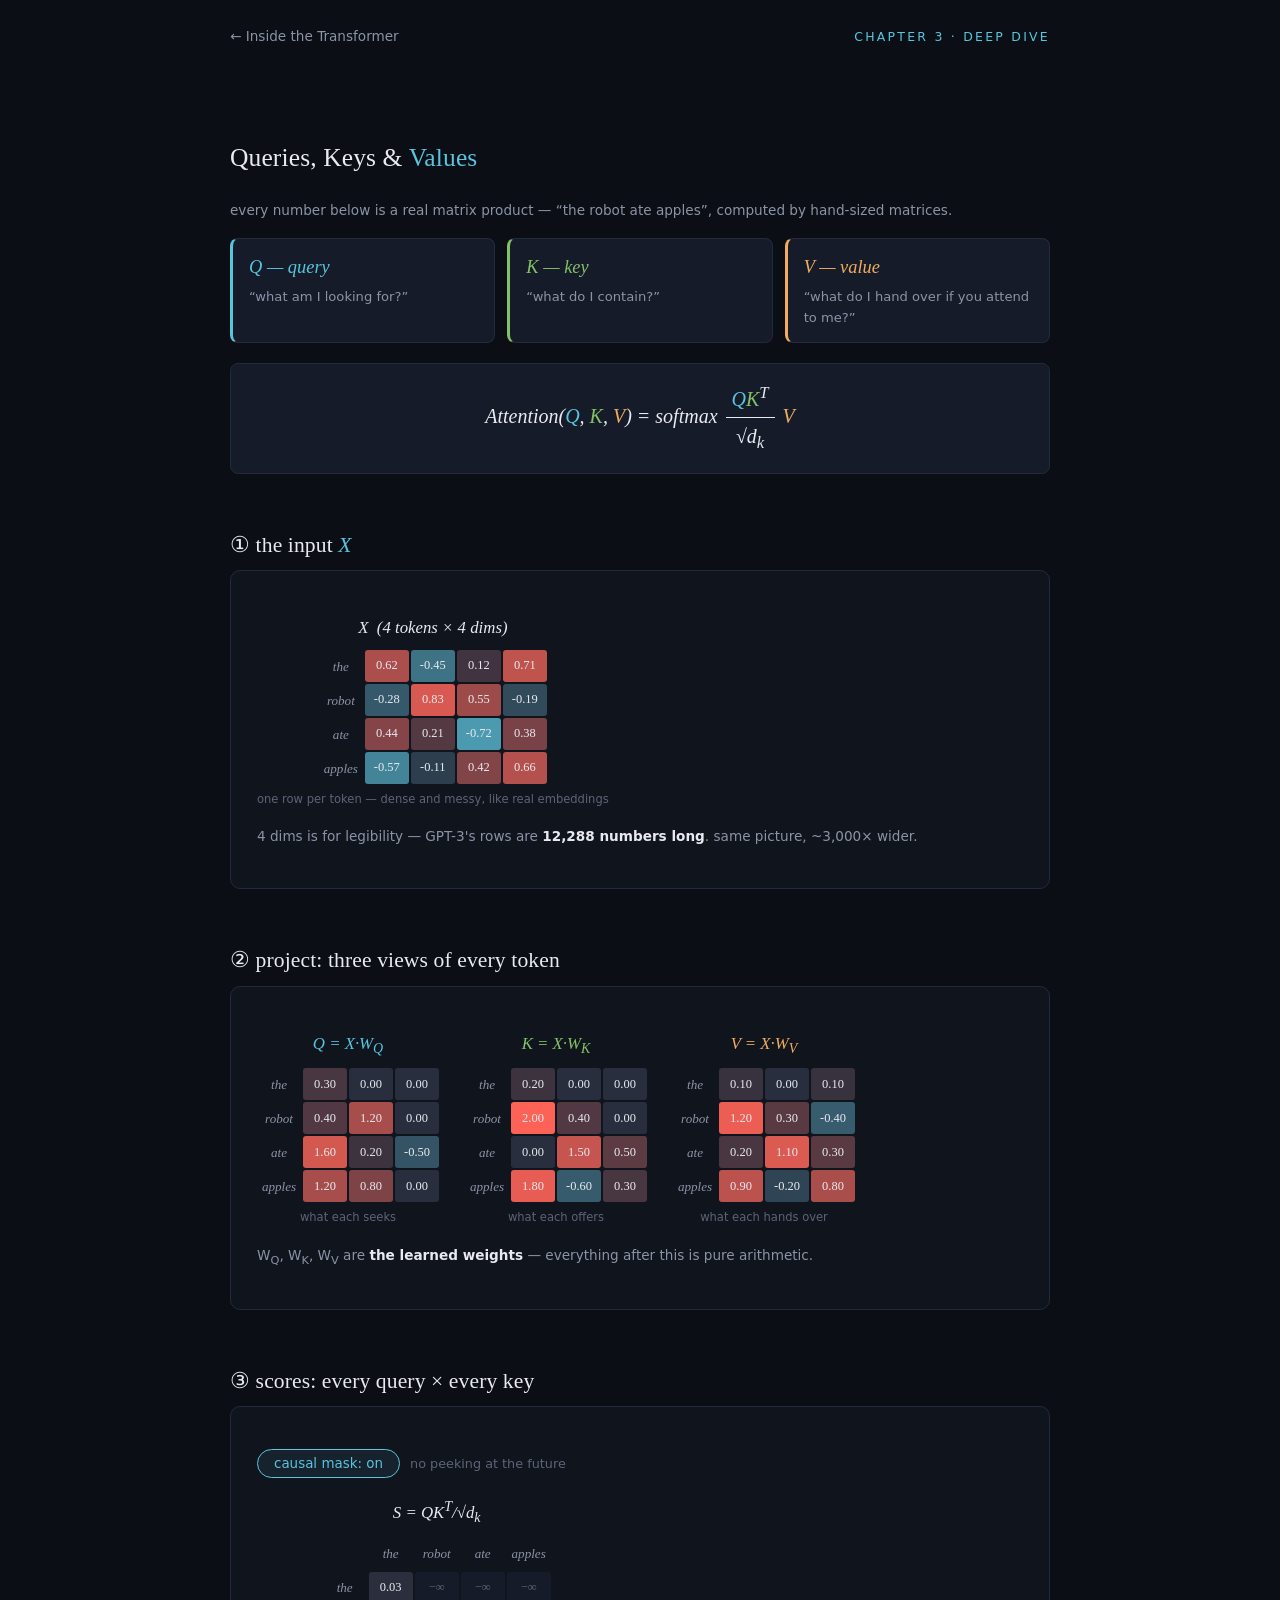
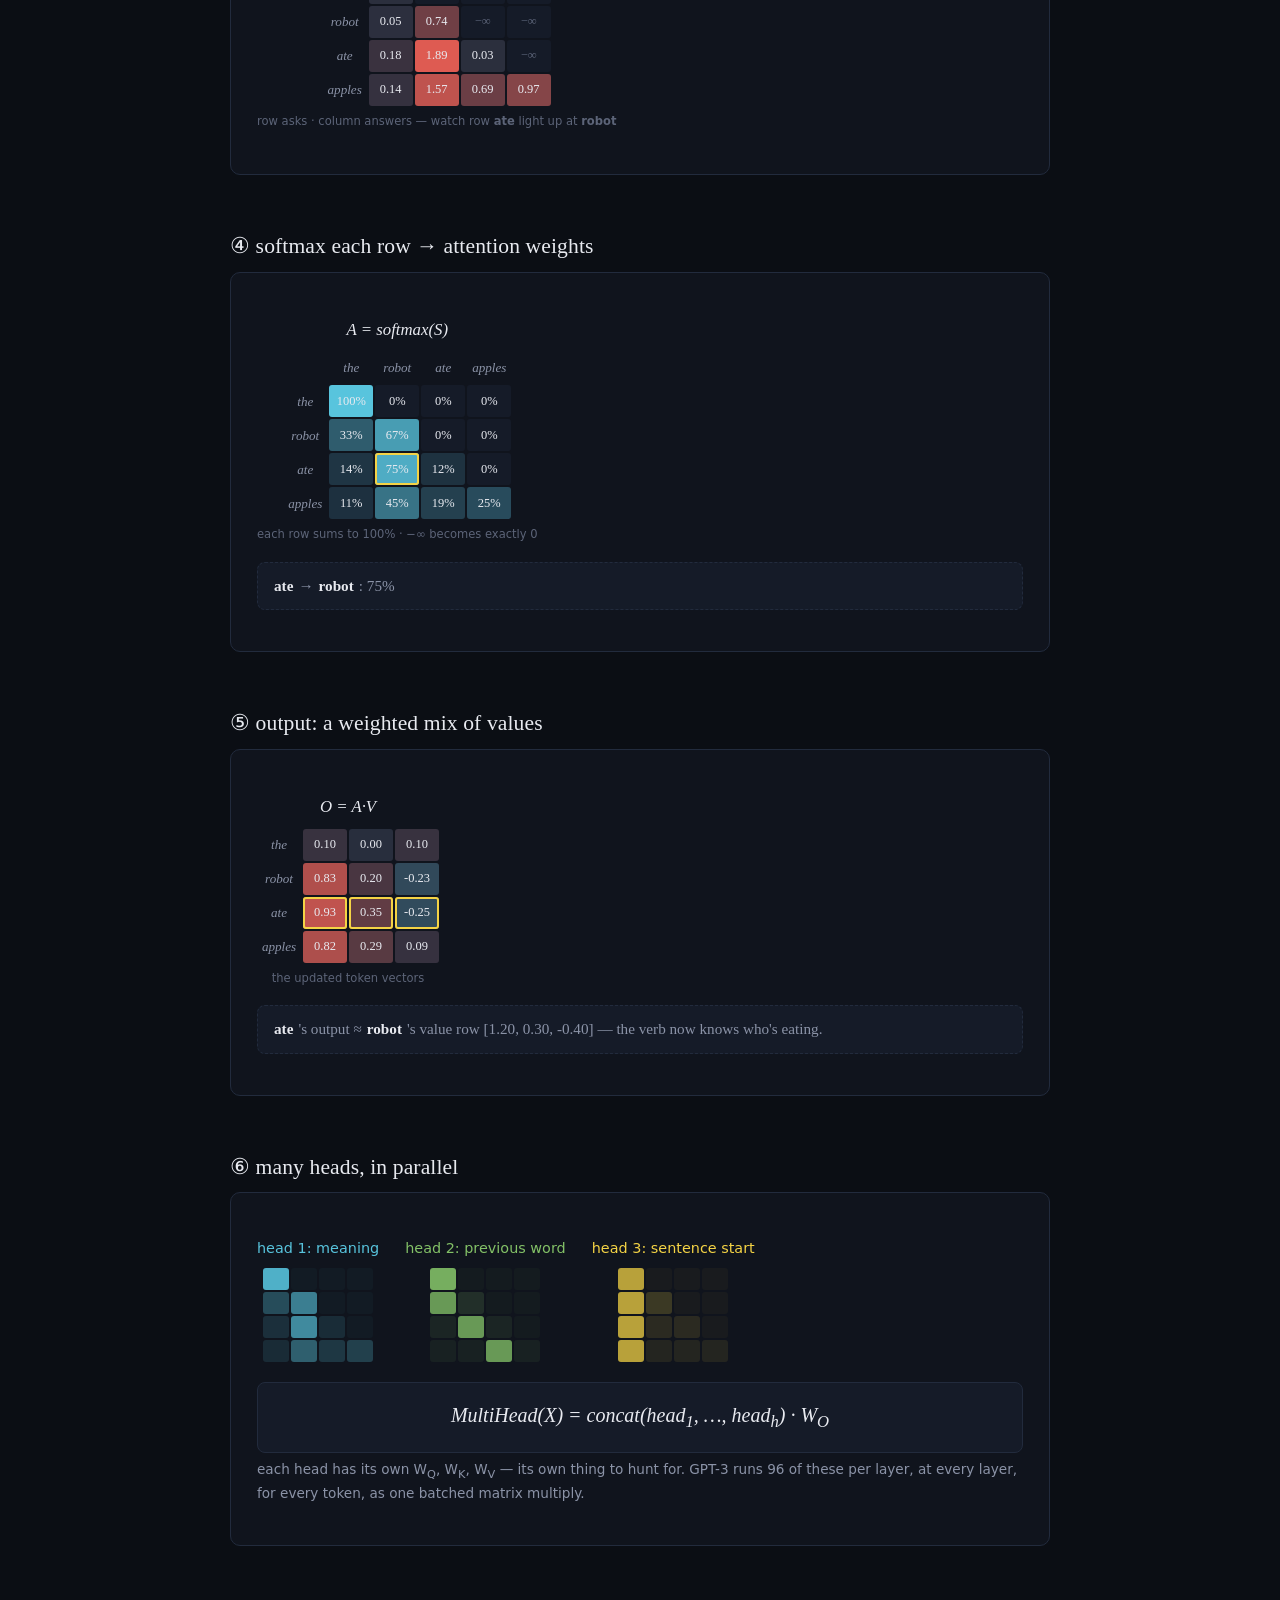
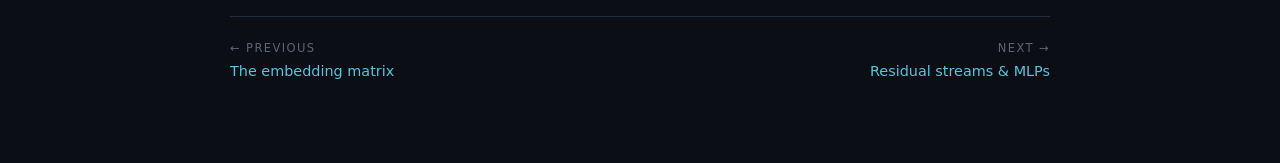
==== commit 3bd927d4: "Attention deep dive: dense realistic embeddings for X, derive weights via X⁻¹; note 4 vs 12,288 dims" ====
--- a/chapters/attention.html
+++ b/chapters/attention.html
@@ -44,8 +44,9 @@
   <h3 class="sec-title">① the input <span class="math">X</span></h3>
   <div class="panel">
     <div class="mat-row">
-      <div class="mat-fig"><div class="mat-label">X&nbsp;&nbsp;(4 tokens × 4 dims)</div><div class="matrix" id="mat-x"></div><div class="mat-sub">one row per token</div></div>
-    </div>
+      <div class="mat-fig"><div class="mat-label">X&nbsp;&nbsp;(4 tokens × 4 dims)</div><div class="matrix" id="mat-x"></div><div class="mat-sub">one row per token — dense and messy, like real embeddings</div></div>
+    </div>
+    <p class="caption">4 dims is for legibility — GPT-3's rows are <b>12,288 numbers long</b>. same picture, ~3,000× wider.</p>
   </div>
 
   <h3 class="sec-title">② project: three views of every token</h3>
@@ -102,17 +103,38 @@
 <script>
 const TOKENS = ["the", "robot", "ate", "apples"];
 
-/* near one-hot embeddings, so the products stay legible */
+/* dense, realistic-looking embeddings (real ones are just like this, only 12,288 wide) */
 const X = [
-  [1.0, 0.1, 0.0, 0.0],
-  [0.1, 1.0, 0.1, 0.0],
-  [0.0, 0.1, 1.0, 0.1],
-  [0.0, 0.0, 0.1, 1.0],
+  [ 0.62, -0.45,  0.12,  0.71],
+  [-0.28,  0.83,  0.55, -0.19],
+  [ 0.44,  0.21, -0.72,  0.38],
+  [-0.57, -0.11,  0.42,  0.66],
 ];
-/* learned projections (4 → 3), hand-tuned so "ate" seeks nouns */
-const WQ = [[0.3,0,0],[0.4,1.2,0],[1.6,0.2,-0.5],[1.2,0.8,0]];
-const WK = [[0.2,0,0],[2.0,0.4,0],[0,1.5,0.5],[1.8,-0.6,0.3]];
-const WV = [[0.1,0,0.1],[1.2,0.3,-0.4],[0.2,1.1,0.3],[0.9,-0.2,0.8]];
+/* the q/k/v vectors we want each token to end up with ("ate" seeks nouns) */
+const Qd = [[0.3,0,0],[0.4,1.2,0],[1.6,0.2,-0.5],[1.2,0.8,0]];
+const Kd = [[0.2,0,0],[2.0,0.4,0],[0,1.5,0.5],[1.8,-0.6,0.3]];
+const Vd = [[0.1,0,0.1],[1.2,0.3,-0.4],[0.2,1.1,0.3],[0.9,-0.2,0.8]];
+
+/* solve for the weights that produce them: W = X⁻¹·desired (Gaussian elimination) */
+function inverse(M) {
+  const n = M.length;
+  const A = M.map((r, i) => [...r, ...r.map((_, j) => (i === j ? 1 : 0))]);
+  for (let c = 0; c < n; c++) {
+    let piv = c;
+    for (let r = c + 1; r < n; r++) if (Math.abs(A[r][c]) > Math.abs(A[piv][c])) piv = r;
+    [A[c], A[piv]] = [A[piv], A[c]];
+    const p = A[c][c];
+    for (let j = 0; j < 2 * n; j++) A[c][j] /= p;
+    for (let r = 0; r < n; r++) {
+      if (r === c) continue;
+      const f = A[r][c];
+      for (let j = 0; j < 2 * n; j++) A[r][j] -= f * A[c][j];
+    }
+  }
+  return A.map((r) => r.slice(n));
+}
+const Xinv = inverse(X);
+const WQ = matmul(Xinv, Qd), WK = matmul(Xinv, Kd), WV = matmul(Xinv, Vd);
 
 const Q = matmul(X, WQ), K = matmul(X, WK), V = matmul(X, WV);
 const dk = 3;
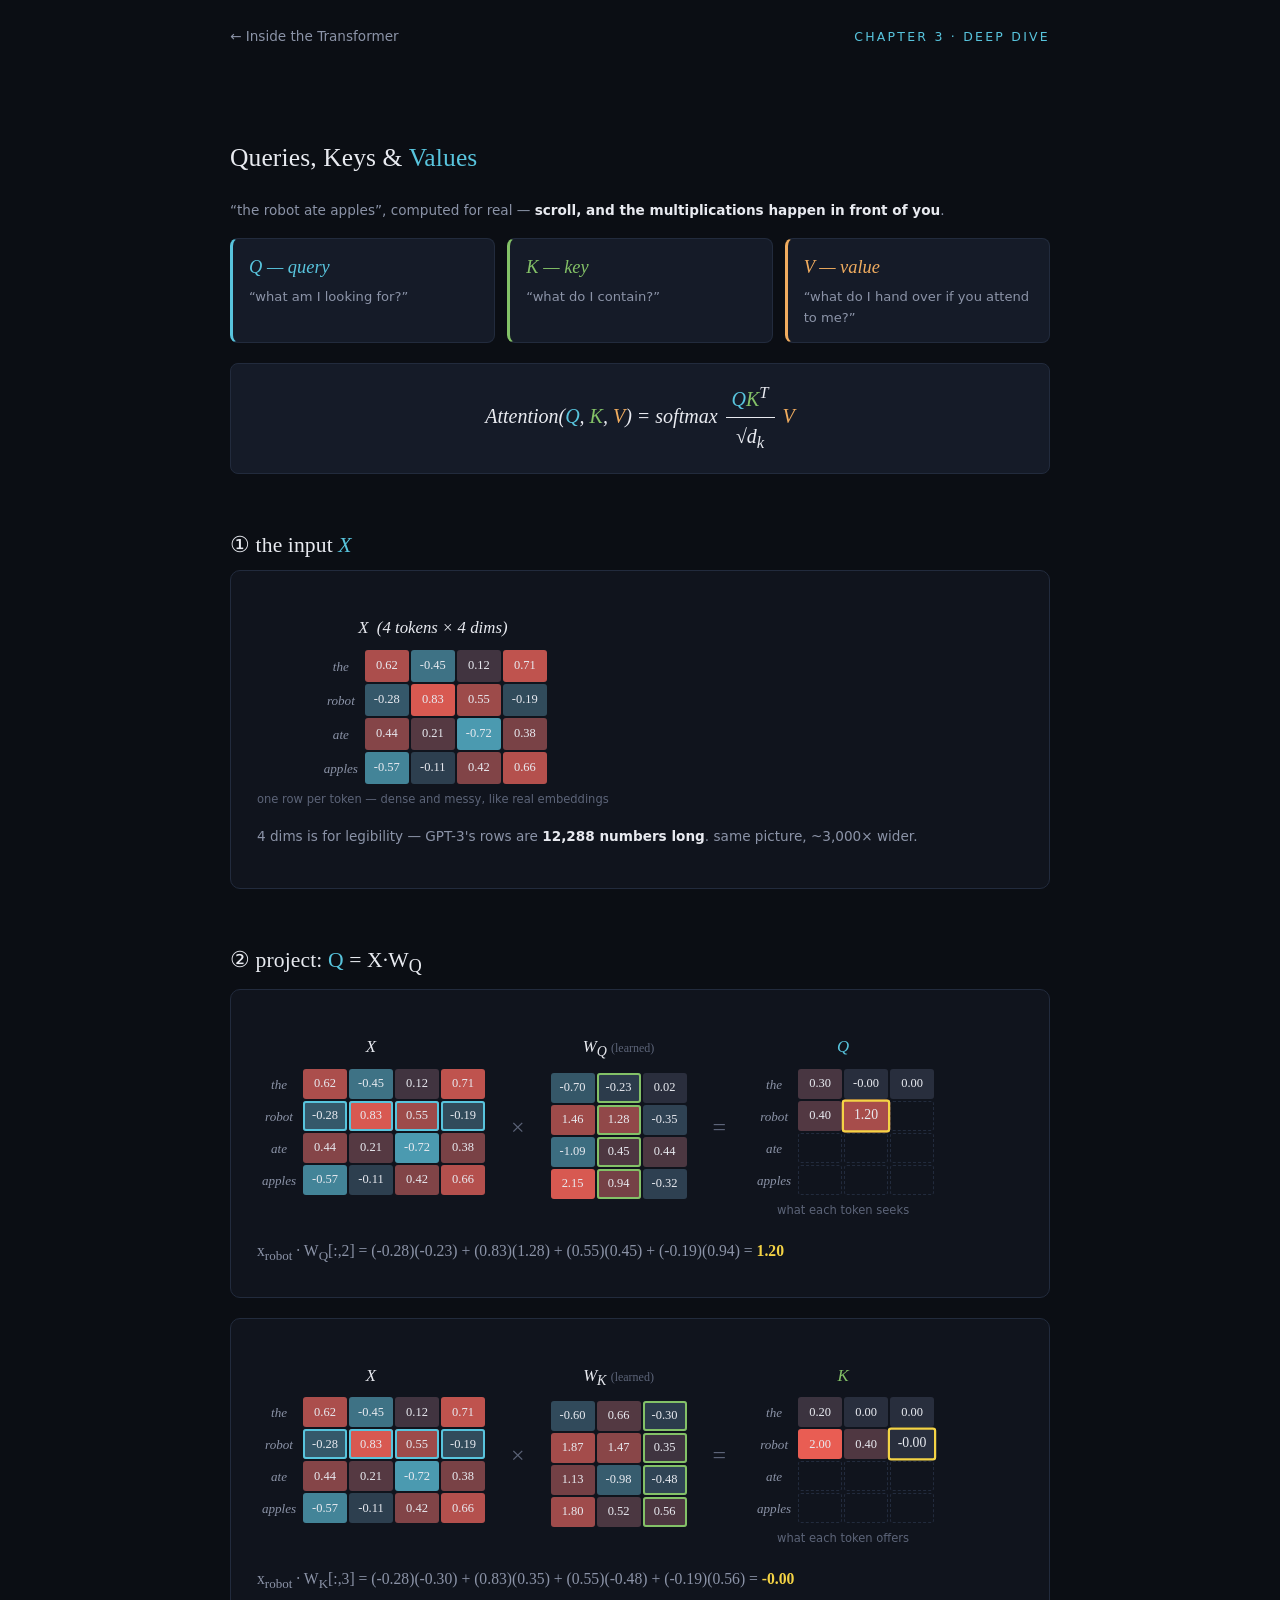
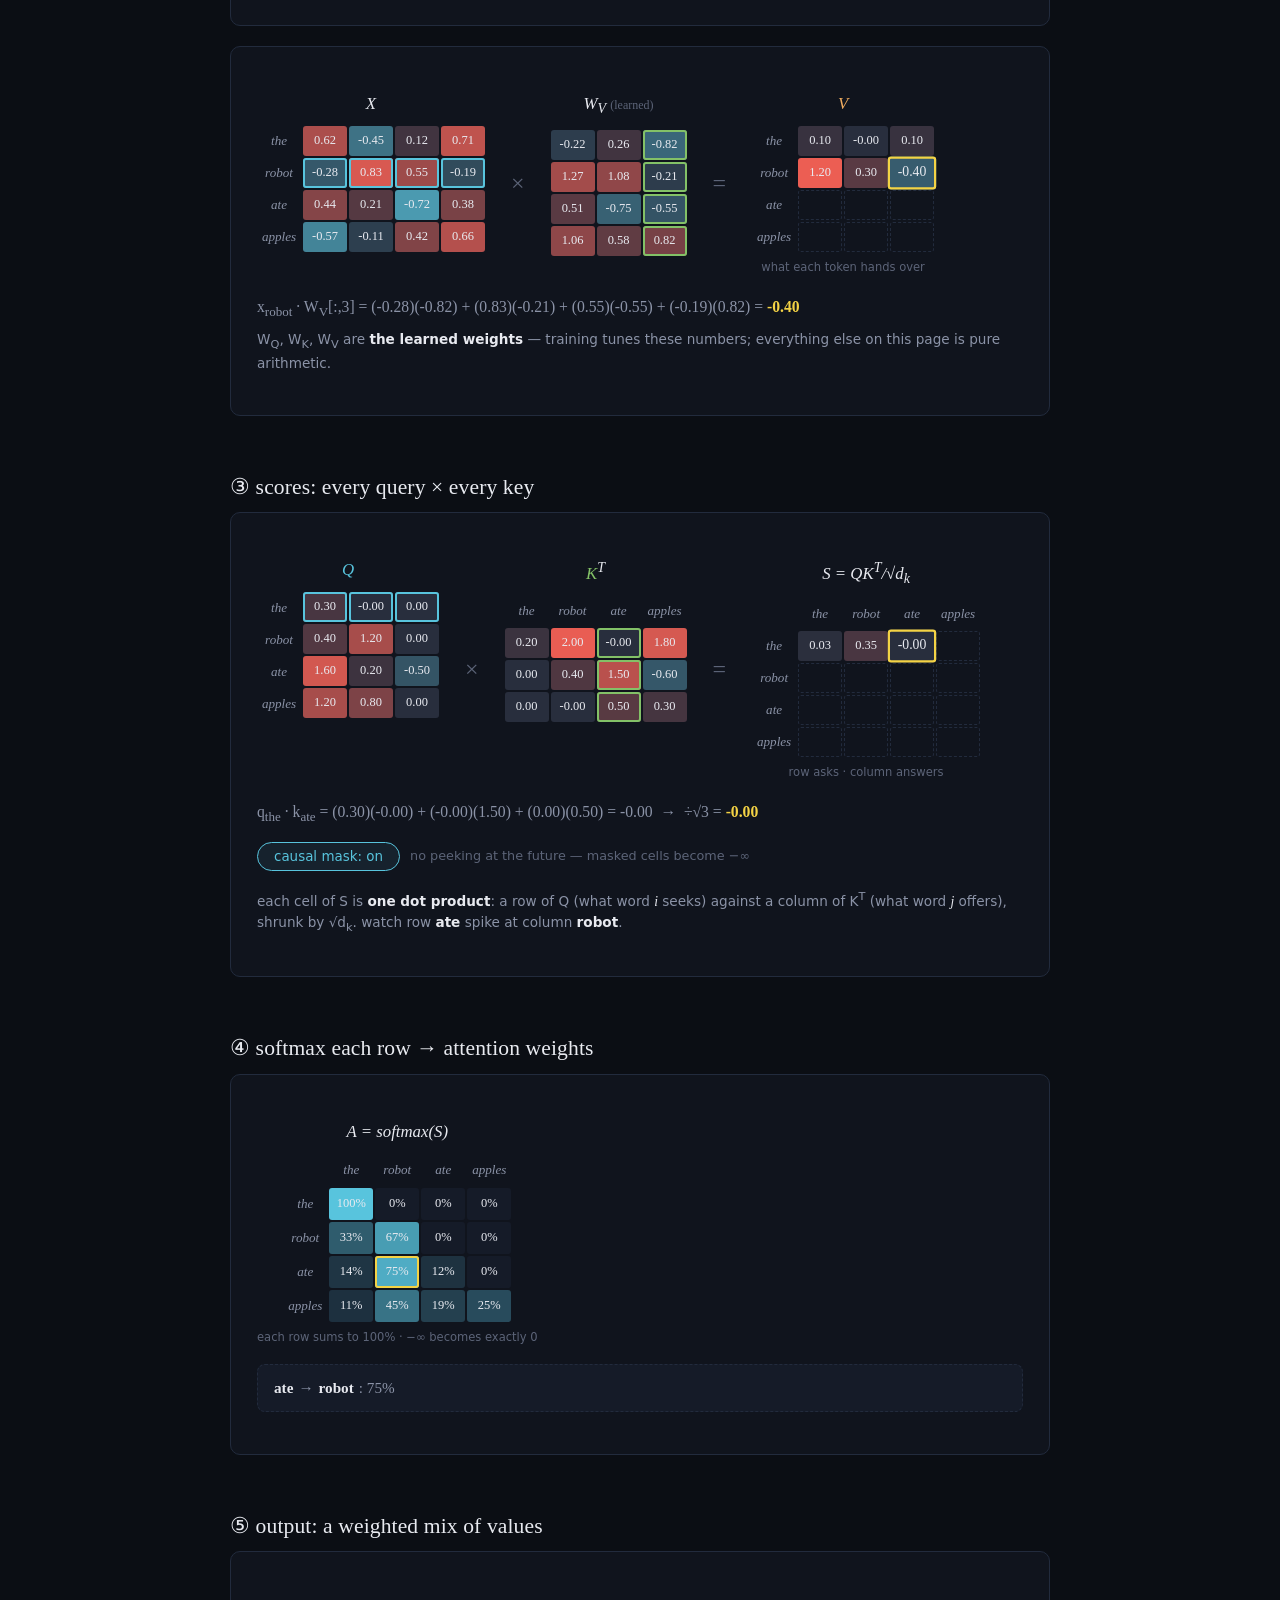
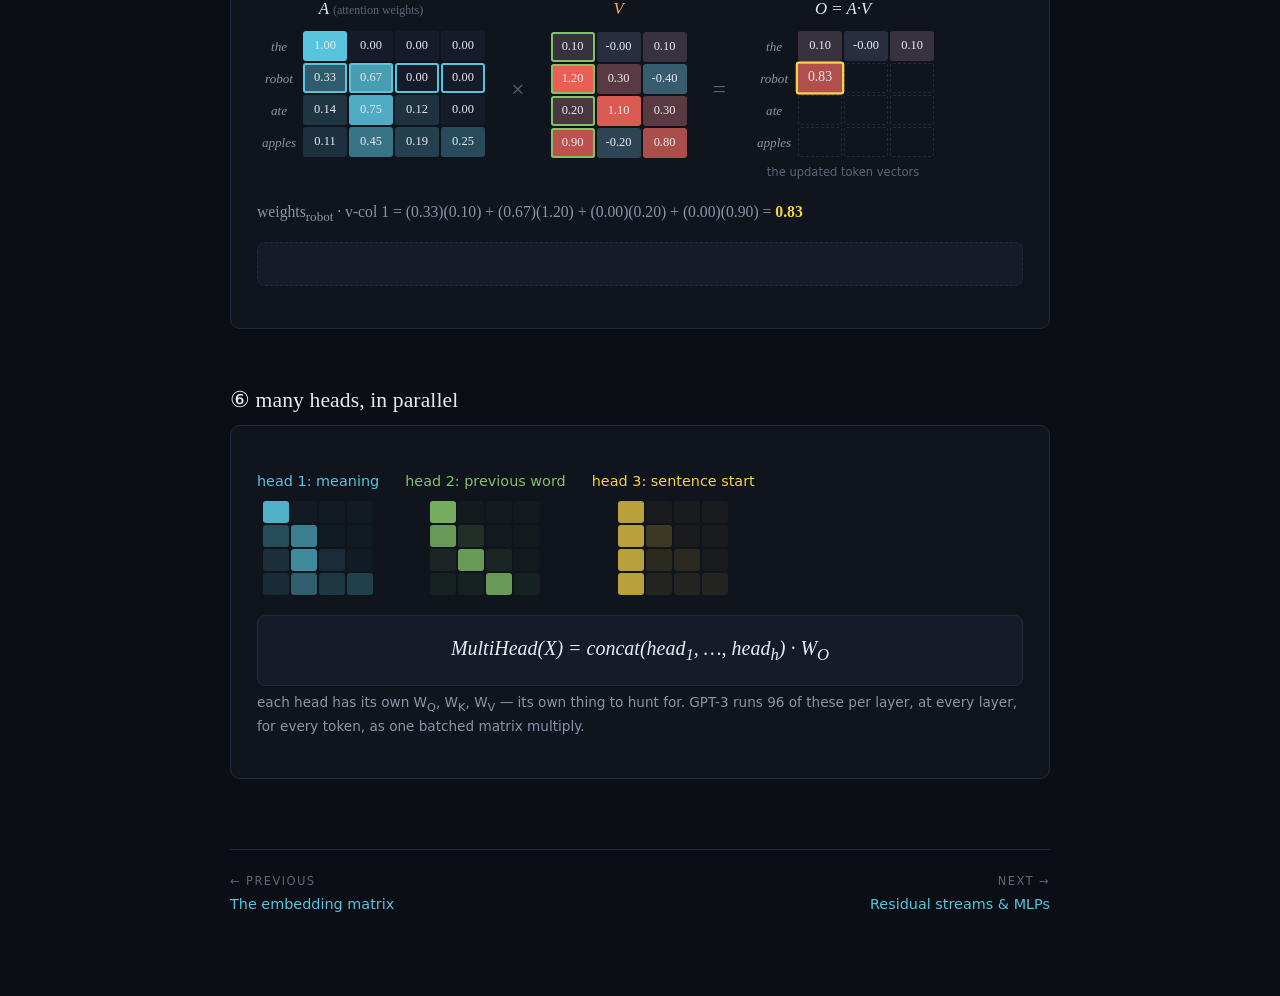
==== commit 8f3f1cf0: "Scroll-triggered matrix-multiplication animations for Q/K/V projections, QKᵀ scores, and A·V output " ====
--- a/chapters/attention.html
+++ b/chapters/attention.html
@@ -17,7 +17,7 @@
 <main class="deep-main">
   <div class="ch-head">
     <h2>Queries, Keys &amp; <span class="acc-blue">Values</span></h2>
-    <p class="caption">every number below is a real matrix product — “the robot ate apples”, computed by hand-sized matrices.</p>
+    <p class="caption">“the robot ate apples”, computed for real — <b>scroll, and the multiplications happen in front of you</b>.</p>
   </div>
 
   <div class="cards">
@@ -49,25 +49,26 @@
     <p class="caption">4 dims is for legibility — GPT-3's rows are <b>12,288 numbers long</b>. same picture, ~3,000× wider.</p>
   </div>
 
-  <h3 class="sec-title">② project: three views of every token</h3>
-  <div class="panel">
-    <div class="mat-row">
-      <div class="mat-fig"><div class="mat-label" style="color:var(--blue)">Q = X·W<sub>Q</sub></div><div class="matrix" id="mat-q"></div><div class="mat-sub">what each seeks</div></div>
-      <div class="mat-fig"><div class="mat-label" style="color:var(--green)">K = X·W<sub>K</sub></div><div class="matrix" id="mat-k"></div><div class="mat-sub">what each offers</div></div>
-      <div class="mat-fig"><div class="mat-label" style="color:var(--gold)">V = X·W<sub>V</sub></div><div class="matrix" id="mat-v"></div><div class="mat-sub">what each hands over</div></div>
-    </div>
-    <p class="caption">W<sub>Q</sub>, W<sub>K</sub>, W<sub>V</sub> are <b>the learned weights</b> — everything after this is pure arithmetic.</p>
+  <h3 class="sec-title">② project: <span style="color:var(--blue)">Q</span> = X·W<sub>Q</sub></h3>
+  <div class="panel">
+    <div id="anim-q"></div>
+  </div>
+  <div class="panel">
+    <div id="anim-k"></div>
+  </div>
+  <div class="panel">
+    <div id="anim-v"></div>
+    <p class="caption">W<sub>Q</sub>, W<sub>K</sub>, W<sub>V</sub> are <b>the learned weights</b> — training tunes these numbers; everything else on this page is pure arithmetic.</p>
   </div>
 
   <h3 class="sec-title">③ scores: every query × every key</h3>
   <div class="panel">
-    <div class="toggle-row">
+    <div id="anim-s"></div>
+    <div class="toggle-row" style="margin-top:14px">
       <button class="pill-toggle active" id="mask-toggle">causal mask: on</button>
-      <span class="dim-note">no peeking at the future</span>
-    </div>
-    <div class="mat-row">
-      <div class="mat-fig"><div class="mat-label">S = QK<sup>T</sup>/√d<sub>k</sub></div><div class="matrix" id="mat-s"></div><div class="mat-sub">row asks · column answers — watch row <b>ate</b> light up at <b>robot</b></div></div>
-    </div>
+      <span class="dim-note">no peeking at the future — masked cells become −∞</span>
+    </div>
+    <p class="caption">each cell of S is <b>one dot product</b>: a row of Q (what word <span class="math">i</span> seeks) against a column of K<sup>T</sup> (what word <span class="math">j</span> offers), shrunk by √d<sub>k</sub>. watch row <b>ate</b> spike at column <b>robot</b>.</p>
   </div>
 
   <h3 class="sec-title">④ softmax each row → attention weights</h3>
@@ -80,9 +81,7 @@
 
   <h3 class="sec-title">⑤ output: a weighted mix of values</h3>
   <div class="panel">
-    <div class="mat-row">
-      <div class="mat-fig"><div class="mat-label">O = A·V</div><div class="matrix" id="mat-o"></div><div class="mat-sub">the updated token vectors</div></div>
-    </div>
+    <div id="anim-o"></div>
     <p class="readout" id="o-story"></p>
   </div>
 
@@ -141,42 +140,114 @@
 const S = matmul(Q, transpose(K)).map((row) => row.map((v) => v / Math.sqrt(dk)));
 
 let masked = true;
+let sDone = false, oDone = false;
+let sAnim = null;
 
 matrixEl("#mat-x", X, { rows: TOKENS, max: 1 });
-matrixEl("#mat-q", Q, { rows: TOKENS, max: 2 });
-matrixEl("#mat-k", K, { rows: TOKENS, max: 2 });
-matrixEl("#mat-v", V, { rows: TOKENS, max: 1.3 });
-
-function render() {
-  matrixEl("#mat-s", S, {
+
+/* ---------- step ②: X·W animations (scroll-triggered) ---------- */
+const sub = (t) => `<sub>${t}</sub>`;
+function projTermText(wName) {
+  return (i, j, arow, bcol, sum) =>
+    `x${sub(TOKENS[i])} · ${wName}[:,${j + 1}] = ` +
+    arow.map((a, k) => `(${a.toFixed(2)})(${bcol[k].toFixed(2)})`).join(" + ") +
+    ` = <b>${sum.toFixed(2)}</b>`;
+}
+matMulAnim("#anim-q", {
+  A: X, B: WQ, aRows: TOKENS,
+  aLabel: "X", bLabel: "W<sub>Q</sub> <span style='color:var(--faint);font-style:normal;font-size:.75rem'>(learned)</span>",
+  cLabel: "<span style='color:var(--blue)'>Q</span>", cSub: "what each token seeks",
+  maxA: 1, maxB: 2.6, maxC: 2, stepMs: 190,
+  termText: projTermText("W<sub>Q</sub>"),
+  doneText: "each row of Q: that token's <b>question</b>, as 3 numbers.",
+});
+matMulAnim("#anim-k", {
+  A: X, B: WK, aRows: TOKENS,
+  aLabel: "X", bLabel: "W<sub>K</sub> <span style='color:var(--faint);font-style:normal;font-size:.75rem'>(learned)</span>",
+  cLabel: "<span style='color:var(--green)'>K</span>", cSub: "what each token offers",
+  maxA: 1, maxB: 3.2, maxC: 2.2, stepMs: 150,
+  termText: projTermText("W<sub>K</sub>"),
+  doneText: "each row of K: that token's <b>advertisement</b>.",
+});
+matMulAnim("#anim-v", {
+  A: X, B: WV, aRows: TOKENS,
+  aLabel: "X", bLabel: "W<sub>V</sub> <span style='color:var(--faint);font-style:normal;font-size:.75rem'>(learned)</span>",
+  cLabel: "<span style='color:var(--gold)'>V</span>", cSub: "what each token hands over",
+  maxA: 1, maxB: 2.2, maxC: 1.3, stepMs: 150,
+  termText: projTermText("W<sub>V</sub>"),
+  doneText: "each row of V: the <b>payload</b> delivered if this token wins attention.",
+});
+
+/* ---------- step ③: S = QKᵀ/√dk, every dot product animated ---------- */
+sAnim = matMulAnim("#anim-s", {
+  A: Q, B: transpose(K), aRows: TOKENS, bCols: TOKENS,
+  aLabel: "<span style='color:var(--blue)'>Q</span>",
+  bLabel: "<span style='color:var(--green)'>K</span><sup>T</sup>",
+  cLabel: "S = QK<sup>T</sup>/√d<sub>k</sub>",
+  cSub: "row asks · column answers",
+  maxA: 2, maxB: 2.2, maxC: 2.2, stepMs: 300,
+  scaleC: (v) => v / Math.sqrt(dk),
+  termText: (i, j, arow, bcol, sum, c) =>
+    `q${sub(TOKENS[i])} · k${sub(TOKENS[j])} = ` +
+    arow.map((a, k) => `(${a.toFixed(2)})(${bcol[k].toFixed(2)})`).join(" + ") +
+    ` = ${sum.toFixed(2)} &nbsp;→&nbsp; ÷√${dk} = <b>${c.toFixed(2)}</b>`,
+  doneText: "16 dot products — row <b>ate</b> spiked at column <b>robot</b>. now the mask:",
+  onDone: () => { sDone = true; renderS(); renderDownstream(); },
+});
+
+function renderS() {
+  matrixEl(sAnim.elC, S, {
     rows: TOKENS, cols: TOKENS, max: 2.2,
     fmt: (v, i, j) => (masked && j > i ? "−∞" : v.toFixed(2)),
     colorFn: (v, i, j) => (masked && j > i ? C.panel2 : heat(v, 2.2)),
     cellRef: (cell, i, j) => { if (masked && j > i) cell.classList.add("masked"); },
   });
-
-  const A = S.map((row, i) =>
+}
+
+/* ---------- step ④ weights + step ⑤ output ---------- */
+function attnWeights() {
+  return S.map((row, i) =>
     softmaxArr(row.map((v, j) => (masked && j > i ? -Infinity : v)))
   );
+}
+
+function renderDownstream() {
+  const A = attnWeights();
   matrixEl("#mat-a", A, {
     rows: TOKENS, cols: TOKENS,
     fmt: (v) => (v < 0.005 ? "0%" : Math.round(v * 100) + "%"),
     colorFn: (v) => heatSeq(Math.min(1, v * 1.15)),
     cellRef: (cell, i, j) => { if (i === 2 && j === 1) cell.classList.add("hl"); },
   });
-
   const atePct = Math.round(A[2][1] * 100);
   $("#attn-read").innerHTML =
     `<b>ate</b> → <b>robot</b>: ${atePct}%` +
     (masked ? "" : " — mask off, so it can also peek ahead at <b>apples</b>");
-
-  const O = matmul(A, V);
-  matrixEl("#mat-o", O, {
-    rows: TOKENS, max: 1.3,
-    cellRef: (cell, i) => { if (i === 2) cell.classList.add("hl"); },
-  });
-  $("#o-story").innerHTML =
-    `<b>ate</b>'s output ≈ <b>robot</b>'s value row [${V[1].map((v) => v.toFixed(2)).join(", ")}] — the verb now knows who's eating.`;
+  buildOAnim(oDone); /* rebuild with current weights; re-animate fast if already seen */
+}
+
+function buildOAnim(autorun) {
+  const A = attnWeights();
+  const anim = matMulAnim("#anim-o", {
+    A, B: V, aRows: TOKENS,
+    aLabel: "A <span style='color:var(--faint);font-style:normal;font-size:.75rem'>(attention weights)</span>",
+    bLabel: "<span style='color:var(--gold)'>V</span>",
+    cLabel: "O = A·V", cSub: "the updated token vectors",
+    maxA: 1, maxB: 1.3, maxC: 1.3, stepMs: 190,
+    optsA: { colorFn: (v) => heatSeq(Math.min(1, v * 1.15)) },
+    termText: (i, j, arow, bcol, sum) =>
+      `weights${sub(TOKENS[i])} · v-col ${j + 1} = ` +
+      arow.map((a, k) => `(${a.toFixed(2)})(${bcol[k].toFixed(2)})`).join(" + ") +
+      ` = <b>${sum.toFixed(2)}</b>`,
+    doneText: "every output row = a blend of value rows, weighted by attention.",
+    autoStart: !autorun,
+    onDone: () => {
+      oDone = true;
+      $("#o-story").innerHTML =
+        `<b>ate</b>'s output ≈ <b>robot</b>'s value row [${V[1].map((v) => v.toFixed(2)).join(", ")}] — the verb now knows who's eating.`;
+    },
+  });
+  if (autorun) anim.run(true);
 }
 
 $("#mask-toggle").addEventListener("click", () => {
@@ -184,9 +255,10 @@
   const b = $("#mask-toggle");
   b.textContent = "causal mask: " + (masked ? "on" : "off");
   b.classList.toggle("active", masked);
-  render();
-});
-render();
+  if (sDone) renderS();
+  renderDownstream();
+});
+renderDownstream();
 
 /* --- three mini heads, each with a different learned pattern --- */
 (function () {
--- a/css/style.css
+++ b/css/style.css
@@ -585,3 +585,16 @@
 .big-stat { font-size: 2.2rem; color: var(--yellow); font-variant-numeric: tabular-nums; line-height: 1.2; }
 .memory-bar { display: flex; height: 30px; border-radius: 6px; overflow: hidden; border: 1px solid var(--line); background: var(--panel-2); margin: 12px 0 6px; }
 .memory-fill { background: linear-gradient(90deg, rgba(88,196,221,.7), rgba(252,98,85,.8)); transition: width .2s; }
+
+/* matrix-multiplication animation */
+.mm-read {
+  font-family: var(--serif); font-size: 0.98rem; color: var(--muted);
+  min-height: 1.8em; margin: 10px 0 4px;
+  font-variant-numeric: tabular-nums;
+}
+.mm-read b { color: var(--yellow); font-weight: 600; }
+.mcell { transition: transform .12s, background .2s; }
+.mcell.mm-hla { outline: 2px solid var(--blue); outline-offset: -2px; }
+.mcell.mm-hlb { outline: 2px solid var(--green); outline-offset: -2px; }
+.mcell.mm-fill { outline: 2px solid var(--yellow); outline-offset: -2px; transform: scale(1.1); }
+.mcell.mm-empty { border: 1px dashed var(--line); }
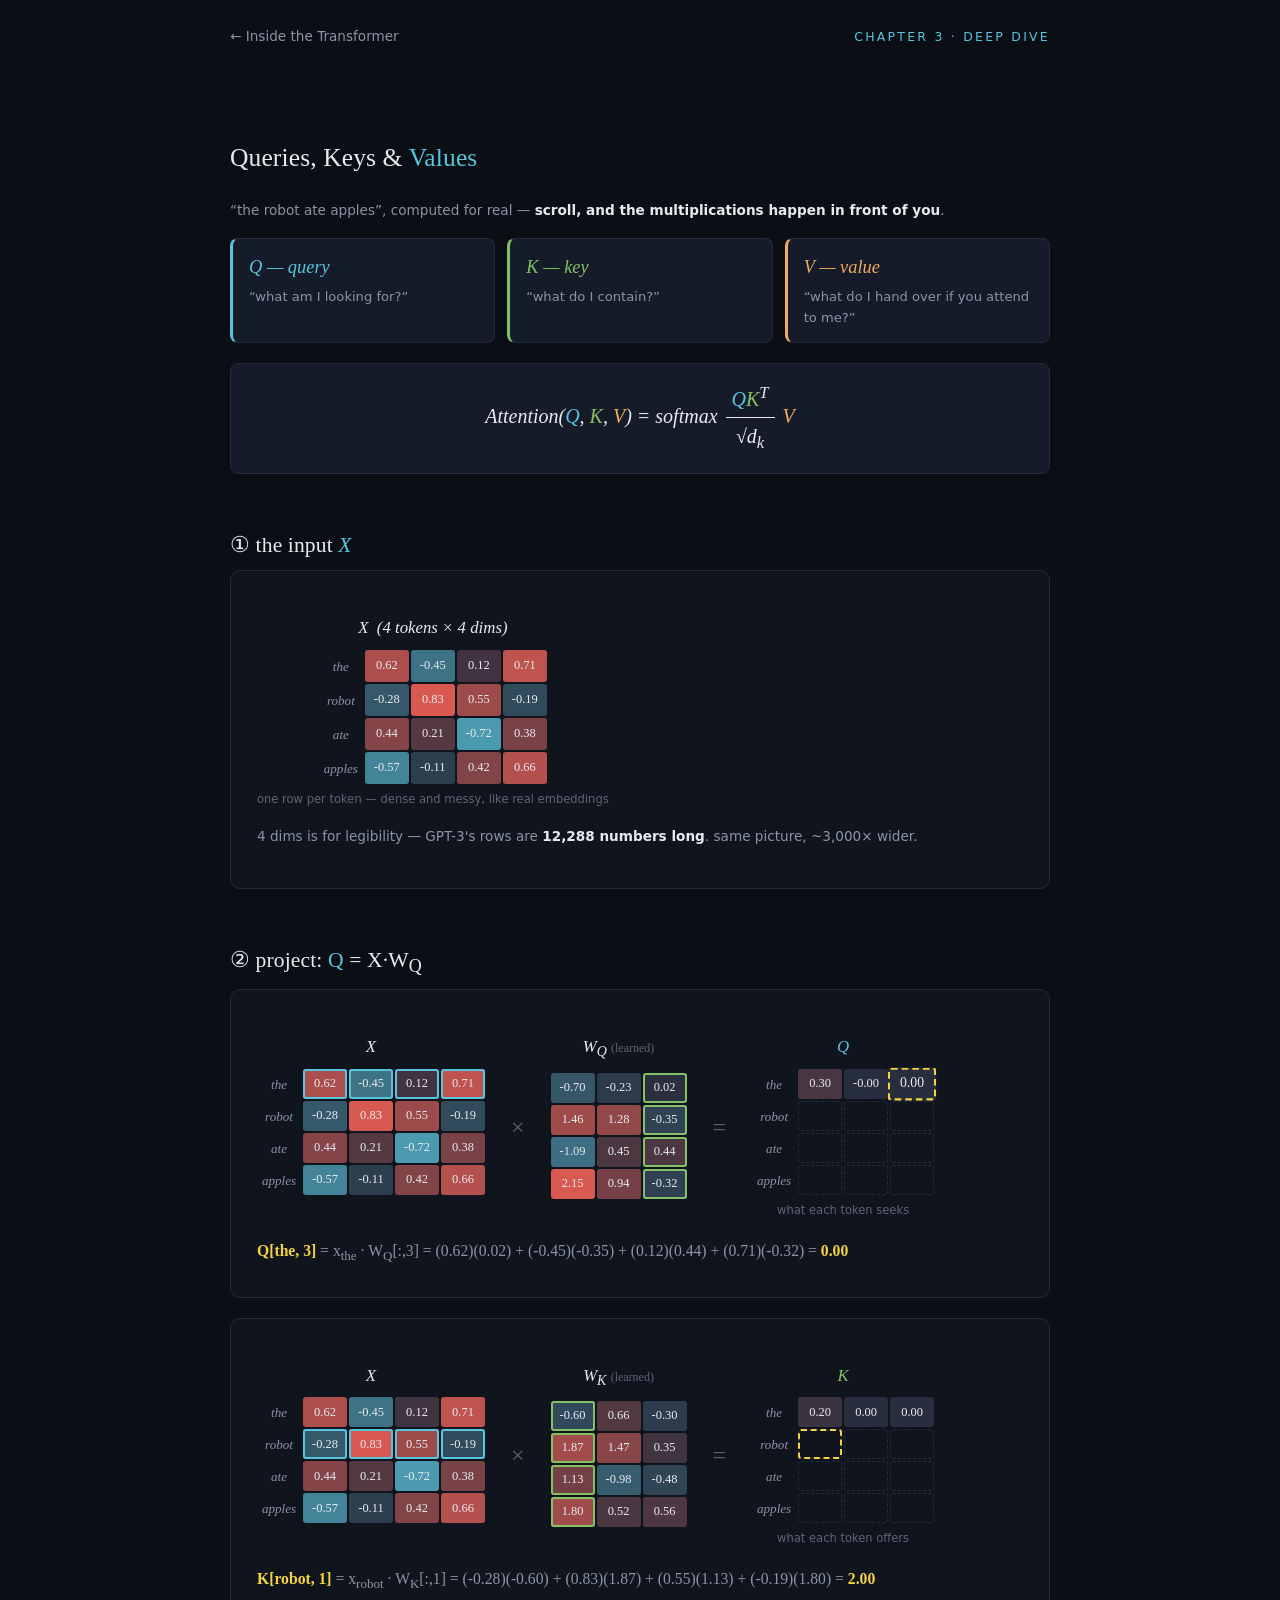
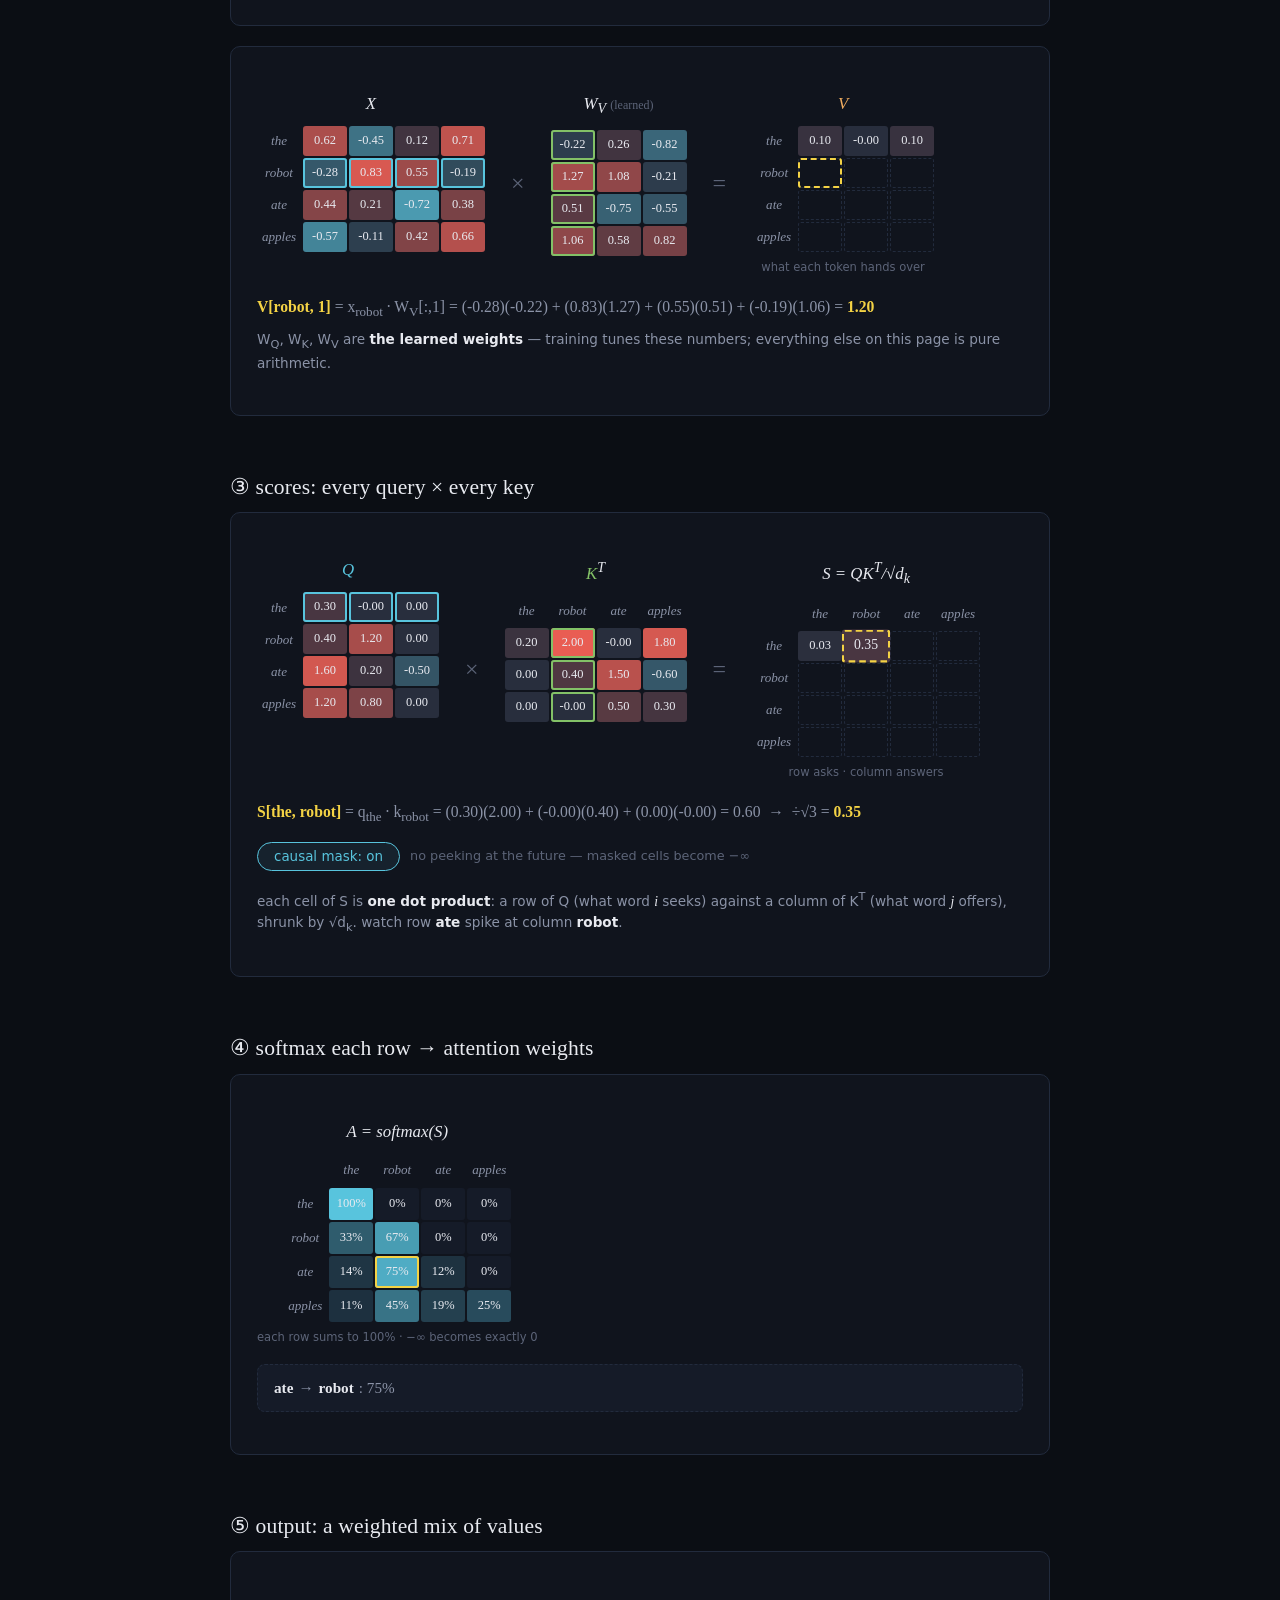
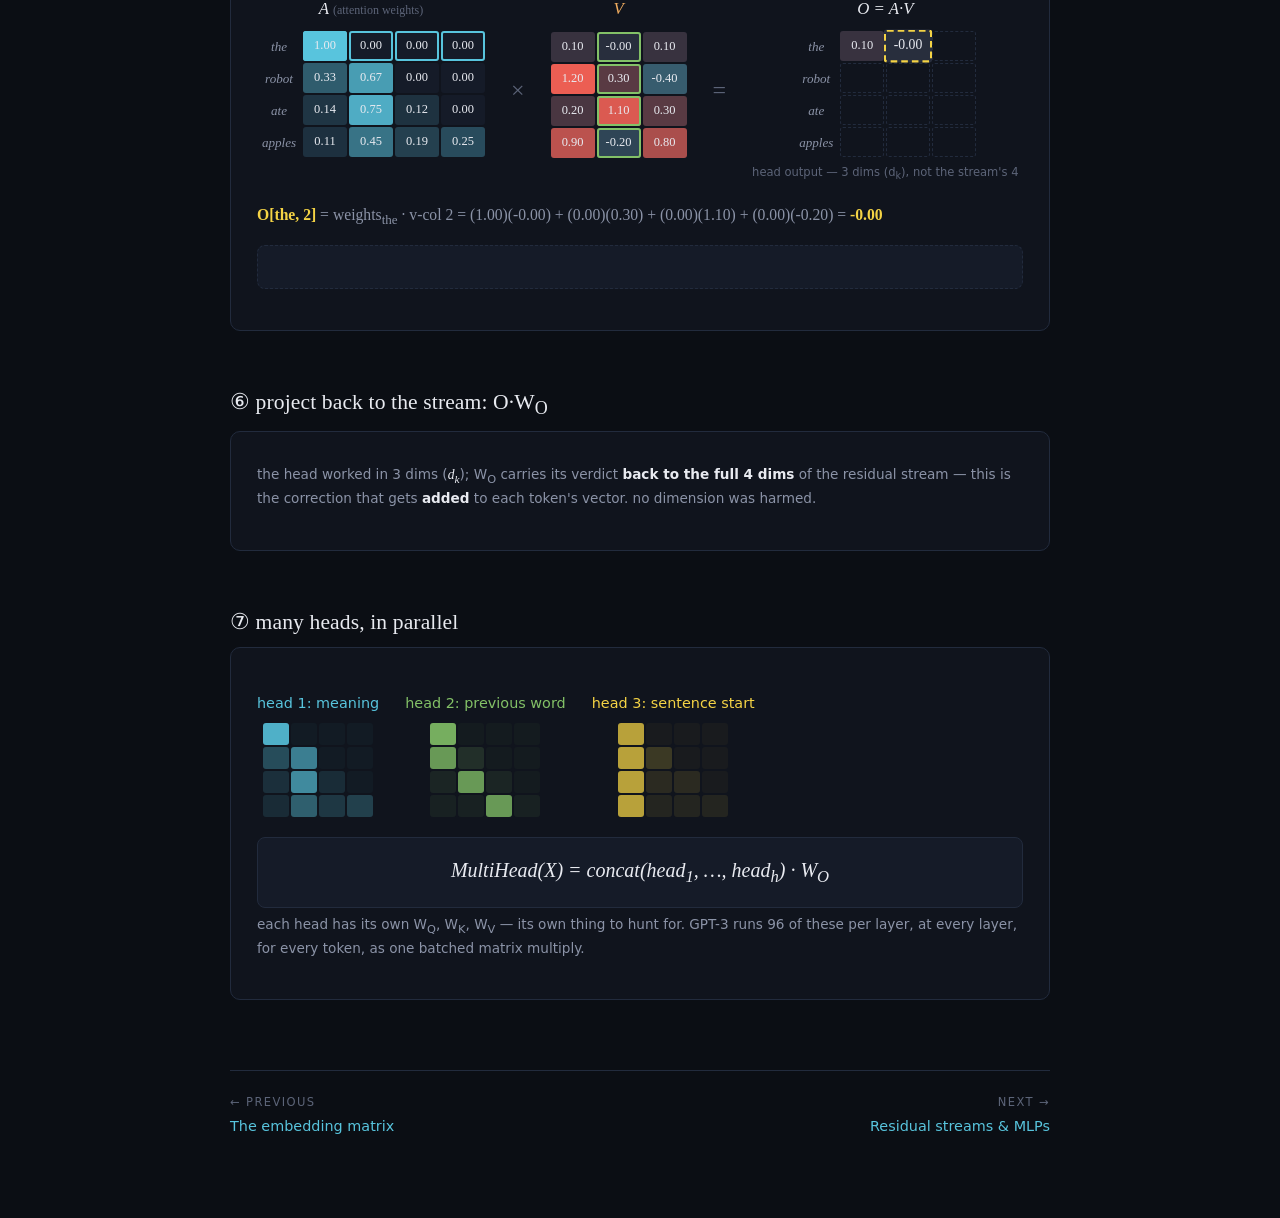
==== commit 7b58fd38: "Attention: W_O projection back to d_model, labeled destination cells in matmul animation, slower tim" ====
--- a/chapters/attention.html
+++ b/chapters/attention.html
@@ -85,7 +85,13 @@
     <p class="readout" id="o-story"></p>
   </div>
 
-  <h3 class="sec-title">⑥ many heads, in parallel</h3>
+  <h3 class="sec-title">⑥ project back to the stream: O·W<sub>O</sub></h3>
+  <div class="panel">
+    <div id="anim-wo"></div>
+    <p class="caption">the head worked in 3 dims (<span class="math">d<sub>k</sub></span>); W<sub>O</sub> carries its verdict <b>back to the full 4 dims</b> of the residual stream — this is the correction that gets <b>added</b> to each token's vector. no dimension was harmed.</p>
+  </div>
+
+  <h3 class="sec-title">⑦ many heads, in parallel</h3>
   <div class="panel">
     <div class="mat-row" id="heads-row"></div>
     <div class="formula" style="margin-bottom:0">MultiHead(X) = concat(head<sub>1</sub>, …, head<sub>h</sub>) · W<sub>O</sub></div>
@@ -147,8 +153,10 @@
 
 /* ---------- step ②: X·W animations (scroll-triggered) ---------- */
 const sub = (t) => `<sub>${t}</sub>`;
-function projTermText(wName) {
+const dest = (m, r, c) => `<b>${m}[${r}, ${c}]</b> = `;
+function projTermText(wName, outName) {
   return (i, j, arow, bcol, sum) =>
+    dest(outName, TOKENS[i], j + 1) +
     `x${sub(TOKENS[i])} · ${wName}[:,${j + 1}] = ` +
     arow.map((a, k) => `(${a.toFixed(2)})(${bcol[k].toFixed(2)})`).join(" + ") +
     ` = <b>${sum.toFixed(2)}</b>`;
@@ -157,24 +165,24 @@
   A: X, B: WQ, aRows: TOKENS,
   aLabel: "X", bLabel: "W<sub>Q</sub> <span style='color:var(--faint);font-style:normal;font-size:.75rem'>(learned)</span>",
   cLabel: "<span style='color:var(--blue)'>Q</span>", cSub: "what each token seeks",
-  maxA: 1, maxB: 2.6, maxC: 2, stepMs: 190,
-  termText: projTermText("W<sub>Q</sub>"),
+  maxA: 1, maxB: 2.6, maxC: 2, stepMs: 340,
+  termText: projTermText("W<sub>Q</sub>", "Q"),
   doneText: "each row of Q: that token's <b>question</b>, as 3 numbers.",
 });
 matMulAnim("#anim-k", {
   A: X, B: WK, aRows: TOKENS,
   aLabel: "X", bLabel: "W<sub>K</sub> <span style='color:var(--faint);font-style:normal;font-size:.75rem'>(learned)</span>",
   cLabel: "<span style='color:var(--green)'>K</span>", cSub: "what each token offers",
-  maxA: 1, maxB: 3.2, maxC: 2.2, stepMs: 150,
-  termText: projTermText("W<sub>K</sub>"),
+  maxA: 1, maxB: 3.2, maxC: 2.2, stepMs: 300,
+  termText: projTermText("W<sub>K</sub>", "K"),
   doneText: "each row of K: that token's <b>advertisement</b>.",
 });
 matMulAnim("#anim-v", {
   A: X, B: WV, aRows: TOKENS,
   aLabel: "X", bLabel: "W<sub>V</sub> <span style='color:var(--faint);font-style:normal;font-size:.75rem'>(learned)</span>",
   cLabel: "<span style='color:var(--gold)'>V</span>", cSub: "what each token hands over",
-  maxA: 1, maxB: 2.2, maxC: 1.3, stepMs: 150,
-  termText: projTermText("W<sub>V</sub>"),
+  maxA: 1, maxB: 2.2, maxC: 1.3, stepMs: 300,
+  termText: projTermText("W<sub>V</sub>", "V"),
   doneText: "each row of V: the <b>payload</b> delivered if this token wins attention.",
 });
 
@@ -185,9 +193,10 @@
   bLabel: "<span style='color:var(--green)'>K</span><sup>T</sup>",
   cLabel: "S = QK<sup>T</sup>/√d<sub>k</sub>",
   cSub: "row asks · column answers",
-  maxA: 2, maxB: 2.2, maxC: 2.2, stepMs: 300,
+  maxA: 2, maxB: 2.2, maxC: 2.2, stepMs: 480,
   scaleC: (v) => v / Math.sqrt(dk),
   termText: (i, j, arow, bcol, sum, c) =>
+    dest("S", TOKENS[i], TOKENS[j]) +
     `q${sub(TOKENS[i])} · k${sub(TOKENS[j])} = ` +
     arow.map((a, k) => `(${a.toFixed(2)})(${bcol[k].toFixed(2)})`).join(" + ") +
     ` = ${sum.toFixed(2)} &nbsp;→&nbsp; ÷√${dk} = <b>${c.toFixed(2)}</b>`,
@@ -226,16 +235,24 @@
   buildOAnim(oDone); /* rebuild with current weights; re-animate fast if already seen */
 }
 
+/* mixes the head back to the stream's 4 dims */
+const WO = [
+  [ 0.9, -0.2,  0.4,  0.1],
+  [-0.3,  1.1,  0.2, -0.5],
+  [ 0.2,  0.4, -0.8,  0.7],
+];
+
 function buildOAnim(autorun) {
   const A = attnWeights();
   const anim = matMulAnim("#anim-o", {
     A, B: V, aRows: TOKENS,
     aLabel: "A <span style='color:var(--faint);font-style:normal;font-size:.75rem'>(attention weights)</span>",
     bLabel: "<span style='color:var(--gold)'>V</span>",
-    cLabel: "O = A·V", cSub: "the updated token vectors",
-    maxA: 1, maxB: 1.3, maxC: 1.3, stepMs: 190,
+    cLabel: "O = A·V", cSub: "head output — 3 dims (d<sub>k</sub>), not the stream's 4",
+    maxA: 1, maxB: 1.3, maxC: 1.3, stepMs: 340,
     optsA: { colorFn: (v) => heatSeq(Math.min(1, v * 1.15)) },
     termText: (i, j, arow, bcol, sum) =>
+      dest("O", TOKENS[i], j + 1) +
       `weights${sub(TOKENS[i])} · v-col ${j + 1} = ` +
       arow.map((a, k) => `(${a.toFixed(2)})(${bcol[k].toFixed(2)})`).join(" + ") +
       ` = <b>${sum.toFixed(2)}</b>`,
@@ -245,7 +262,28 @@
       oDone = true;
       $("#o-story").innerHTML =
         `<b>ate</b>'s output ≈ <b>robot</b>'s value row [${V[1].map((v) => v.toFixed(2)).join(", ")}] — the verb now knows who's eating.`;
+      buildWOAnim(false);
     },
+  });
+  if (autorun) { anim.run(true); buildWOAnim(true); }
+}
+
+function buildWOAnim(autorun) {
+  const A = attnWeights();
+  const O = matmul(A, V);
+  const anim = matMulAnim("#anim-wo", {
+    A: O, B: WO, aRows: TOKENS,
+    aLabel: "O <span style='color:var(--faint);font-style:normal;font-size:.75rem'>(4 × 3)</span>",
+    bLabel: "W<sub>O</sub> <span style='color:var(--faint);font-style:normal;font-size:.75rem'>(3 × 4, learned)</span>",
+    cLabel: "ΔX = O·W<sub>O</sub>", cSub: "back to 4 dims — added to the residual stream",
+    maxA: 1.3, maxB: 1.2, maxC: 1.6, stepMs: 340,
+    termText: (i, j, arow, bcol, sum) =>
+      dest("ΔX", TOKENS[i], j + 1) +
+      `o${sub(TOKENS[i])} · W<sub>O</sub>[:,${j + 1}] = ` +
+      arow.map((a, k) => `(${a.toFixed(2)})(${bcol[k].toFixed(2)})`).join(" + ") +
+      ` = <b>${sum.toFixed(2)}</b>`,
+    doneText: "4 columns again — each token's correction, ready to be added to its stream vector.",
+    autoStart: !autorun,
   });
   if (autorun) anim.run(true);
 }
--- a/css/style.css
+++ b/css/style.css
@@ -598,3 +598,4 @@
 .mcell.mm-hlb { outline: 2px solid var(--green); outline-offset: -2px; }
 .mcell.mm-fill { outline: 2px solid var(--yellow); outline-offset: -2px; transform: scale(1.1); }
 .mcell.mm-empty { border: 1px dashed var(--line); }
+.mcell.mm-target { outline: 2px dashed var(--yellow); outline-offset: -2px; }
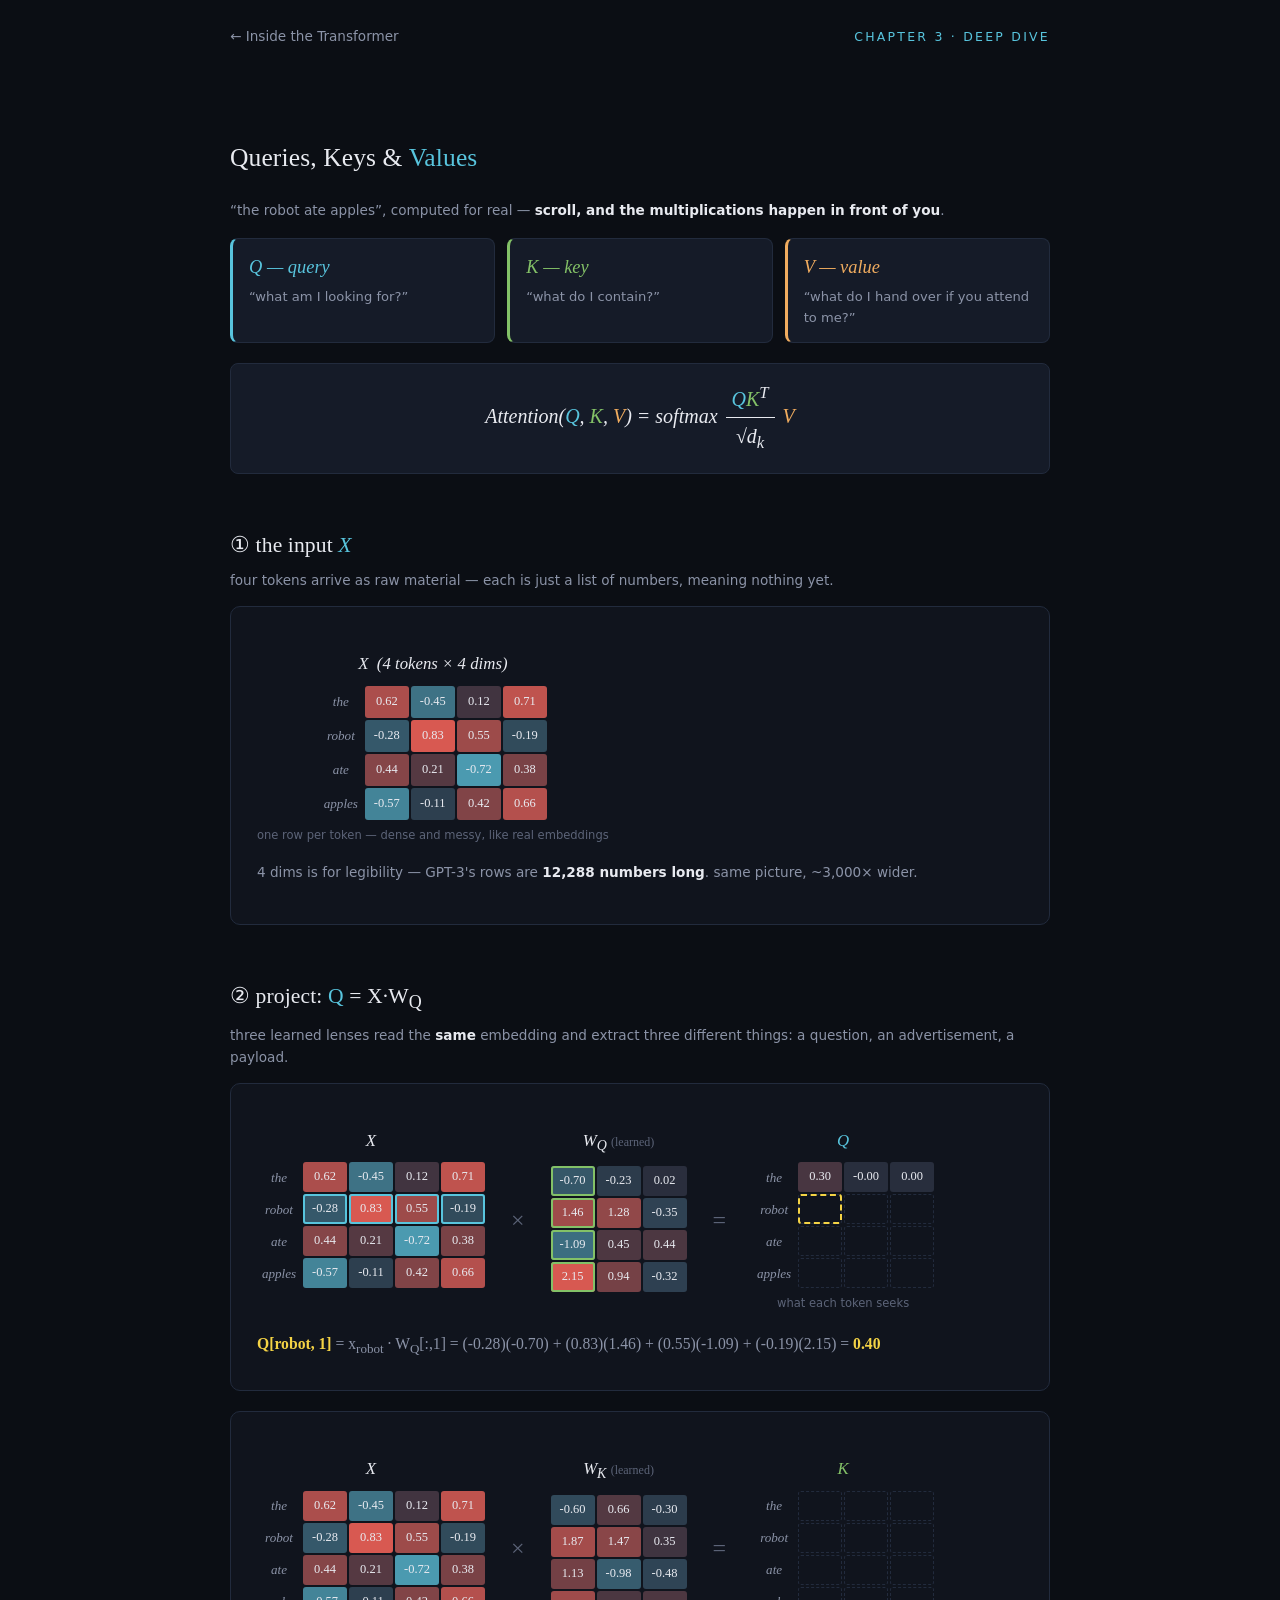
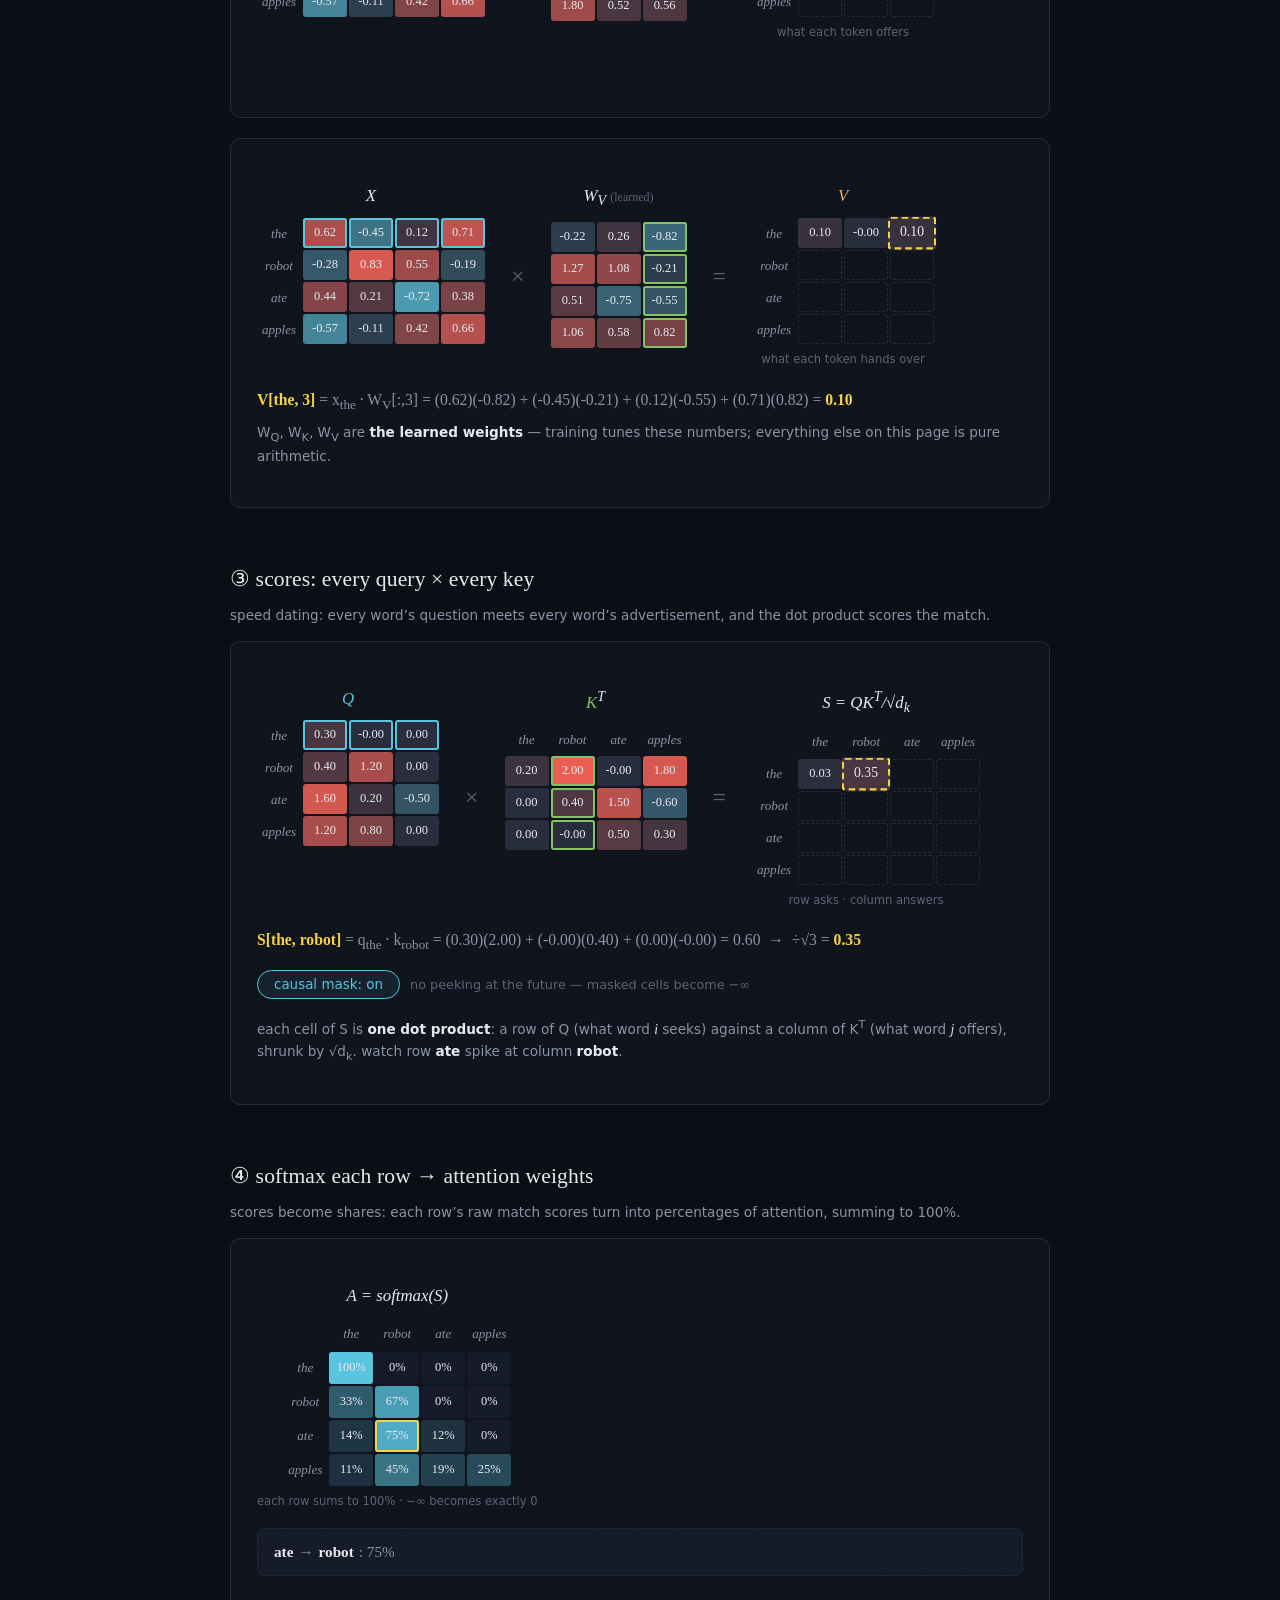
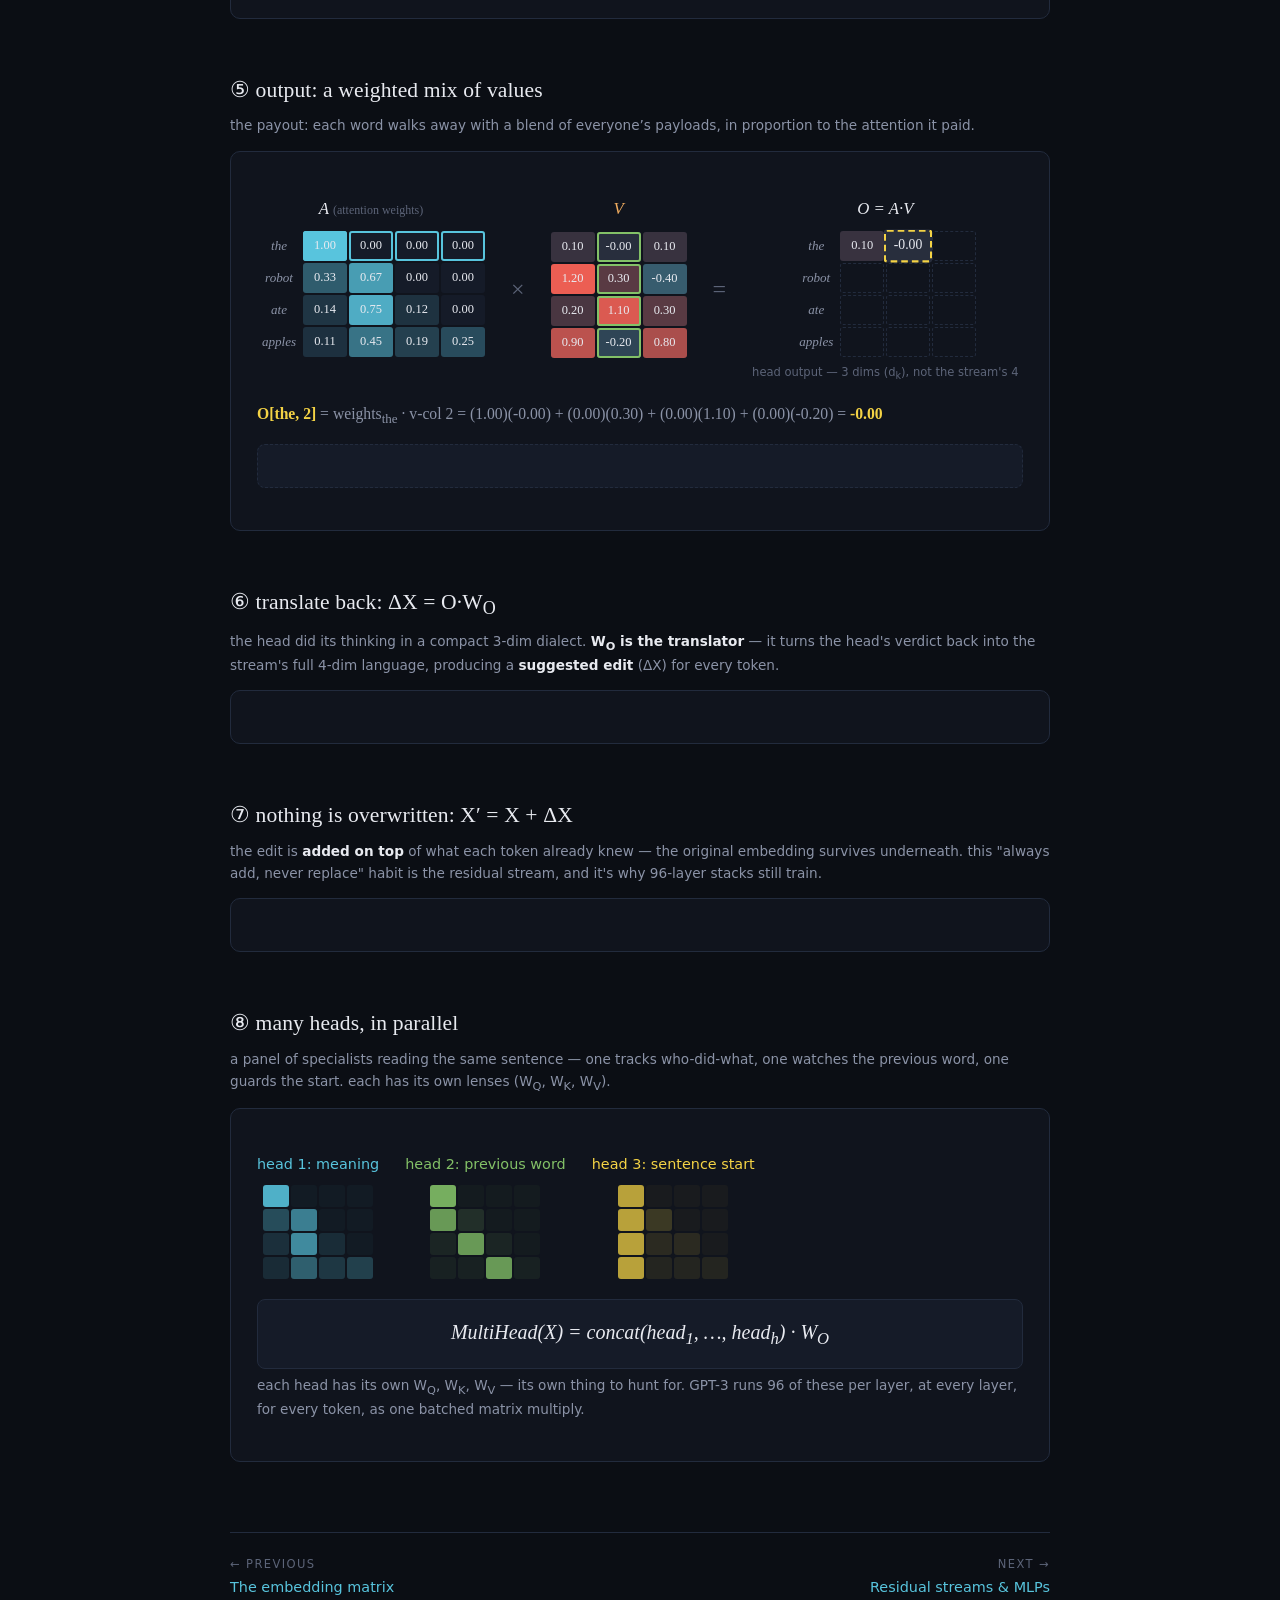
==== commit 3e39e84a: "Add X+ΔX residual-addition animation, clarify W_O as translator, metaphor captions under every step " ====
--- a/chapters/attention.html
+++ b/chapters/attention.html
@@ -42,6 +42,7 @@
   </div>
 
   <h3 class="sec-title">① the input <span class="math">X</span></h3>
+  <p class="caption">four tokens arrive as raw material — each is just a list of numbers, meaning nothing yet.</p>
   <div class="panel">
     <div class="mat-row">
       <div class="mat-fig"><div class="mat-label">X&nbsp;&nbsp;(4 tokens × 4 dims)</div><div class="matrix" id="mat-x"></div><div class="mat-sub">one row per token — dense and messy, like real embeddings</div></div>
@@ -50,6 +51,7 @@
   </div>
 
   <h3 class="sec-title">② project: <span style="color:var(--blue)">Q</span> = X·W<sub>Q</sub></h3>
+  <p class="caption">three learned lenses read the <b>same</b> embedding and extract three different things: a question, an advertisement, a payload.</p>
   <div class="panel">
     <div id="anim-q"></div>
   </div>
@@ -62,6 +64,7 @@
   </div>
 
   <h3 class="sec-title">③ scores: every query × every key</h3>
+  <p class="caption">speed dating: every word’s question meets every word’s advertisement, and the dot product scores the match.</p>
   <div class="panel">
     <div id="anim-s"></div>
     <div class="toggle-row" style="margin-top:14px">
@@ -72,6 +75,7 @@
   </div>
 
   <h3 class="sec-title">④ softmax each row → attention weights</h3>
+  <p class="caption">scores become shares: each row’s raw match scores turn into percentages of attention, summing to 100%.</p>
   <div class="panel">
     <div class="mat-row">
       <div class="mat-fig"><div class="mat-label">A = softmax(S)</div><div class="matrix" id="mat-a"></div><div class="mat-sub">each row sums to 100% · −∞ becomes exactly 0</div></div>
@@ -80,18 +84,26 @@
   </div>
 
   <h3 class="sec-title">⑤ output: a weighted mix of values</h3>
+  <p class="caption">the payout: each word walks away with a blend of everyone’s payloads, in proportion to the attention it paid.</p>
   <div class="panel">
     <div id="anim-o"></div>
     <p class="readout" id="o-story"></p>
   </div>
 
-  <h3 class="sec-title">⑥ project back to the stream: O·W<sub>O</sub></h3>
+  <h3 class="sec-title">⑥ translate back: ΔX = O·W<sub>O</sub></h3>
+  <p class="caption">the head did its thinking in a compact 3-dim dialect. <b>W<sub>O</sub> is the translator</b> — it turns the head's verdict back into the stream's full 4-dim language, producing a <b>suggested edit</b> (ΔX) for every token.</p>
   <div class="panel">
     <div id="anim-wo"></div>
-    <p class="caption">the head worked in 3 dims (<span class="math">d<sub>k</sub></span>); W<sub>O</sub> carries its verdict <b>back to the full 4 dims</b> of the residual stream — this is the correction that gets <b>added</b> to each token's vector. no dimension was harmed.</p>
-  </div>
-
-  <h3 class="sec-title">⑦ many heads, in parallel</h3>
+  </div>
+
+  <h3 class="sec-title">⑦ nothing is overwritten: X′ = X + ΔX</h3>
+  <p class="caption">the edit is <b>added on top</b> of what each token already knew — the original embedding survives underneath. this "always add, never replace" habit is the residual stream, and it's why 96-layer stacks still train.</p>
+  <div class="panel">
+    <div id="anim-add"></div>
+  </div>
+
+  <h3 class="sec-title">⑧ many heads, in parallel</h3>
+  <p class="caption">a panel of specialists reading the same sentence — one tracks who-did-what, one watches the previous word, one guards the start. each has its own lenses (W<sub>Q</sub>, W<sub>K</sub>, W<sub>V</sub>).</p>
   <div class="panel">
     <div class="mat-row" id="heads-row"></div>
     <div class="formula" style="margin-bottom:0">MultiHead(X) = concat(head<sub>1</sub>, …, head<sub>h</sub>) · W<sub>O</sub></div>
@@ -282,7 +294,25 @@
       `o${sub(TOKENS[i])} · W<sub>O</sub>[:,${j + 1}] = ` +
       arow.map((a, k) => `(${a.toFixed(2)})(${bcol[k].toFixed(2)})`).join(" + ") +
       ` = <b>${sum.toFixed(2)}</b>`,
-    doneText: "4 columns again — each token's correction, ready to be added to its stream vector.",
+    doneText: "4 columns again — each token's suggested edit, ready to be added.",
+    autoStart: !autorun,
+    onDone: () => buildAddAnim(false),
+  });
+  if (autorun) { anim.run(true); buildAddAnim(true); }
+}
+
+function buildAddAnim(autorun) {
+  const A = attnWeights();
+  const dX = matmul(matmul(A, V), WO);
+  const anim = matAddAnim("#anim-add", {
+    A: X, B: dX, rows: TOKENS,
+    aLabel: "X <span style='color:var(--faint);font-style:normal;font-size:.75rem'>(original embeddings)</span>",
+    bLabel: "ΔX <span style='color:var(--faint);font-style:normal;font-size:.75rem'>(the head's edit)</span>",
+    cLabel: "X′ = X + ΔX", cSub: "the stream, updated — input to the next block",
+    max: 1.6, maxC: 2, stepMs: 300,
+    termText: (i, j, a, b, c) =>
+      `<b>X′[${TOKENS[i]}, ${j + 1}]</b> = ${a.toFixed(2)} + ${b >= 0 ? "" : "("}${b.toFixed(2)}${b >= 0 ? "" : ")"} = <b>${c.toFixed(2)}</b>`,
+    doneText: "the original numbers are still in there — every block only ever nudges them.",
     autoStart: !autorun,
   });
   if (autorun) anim.run(true);
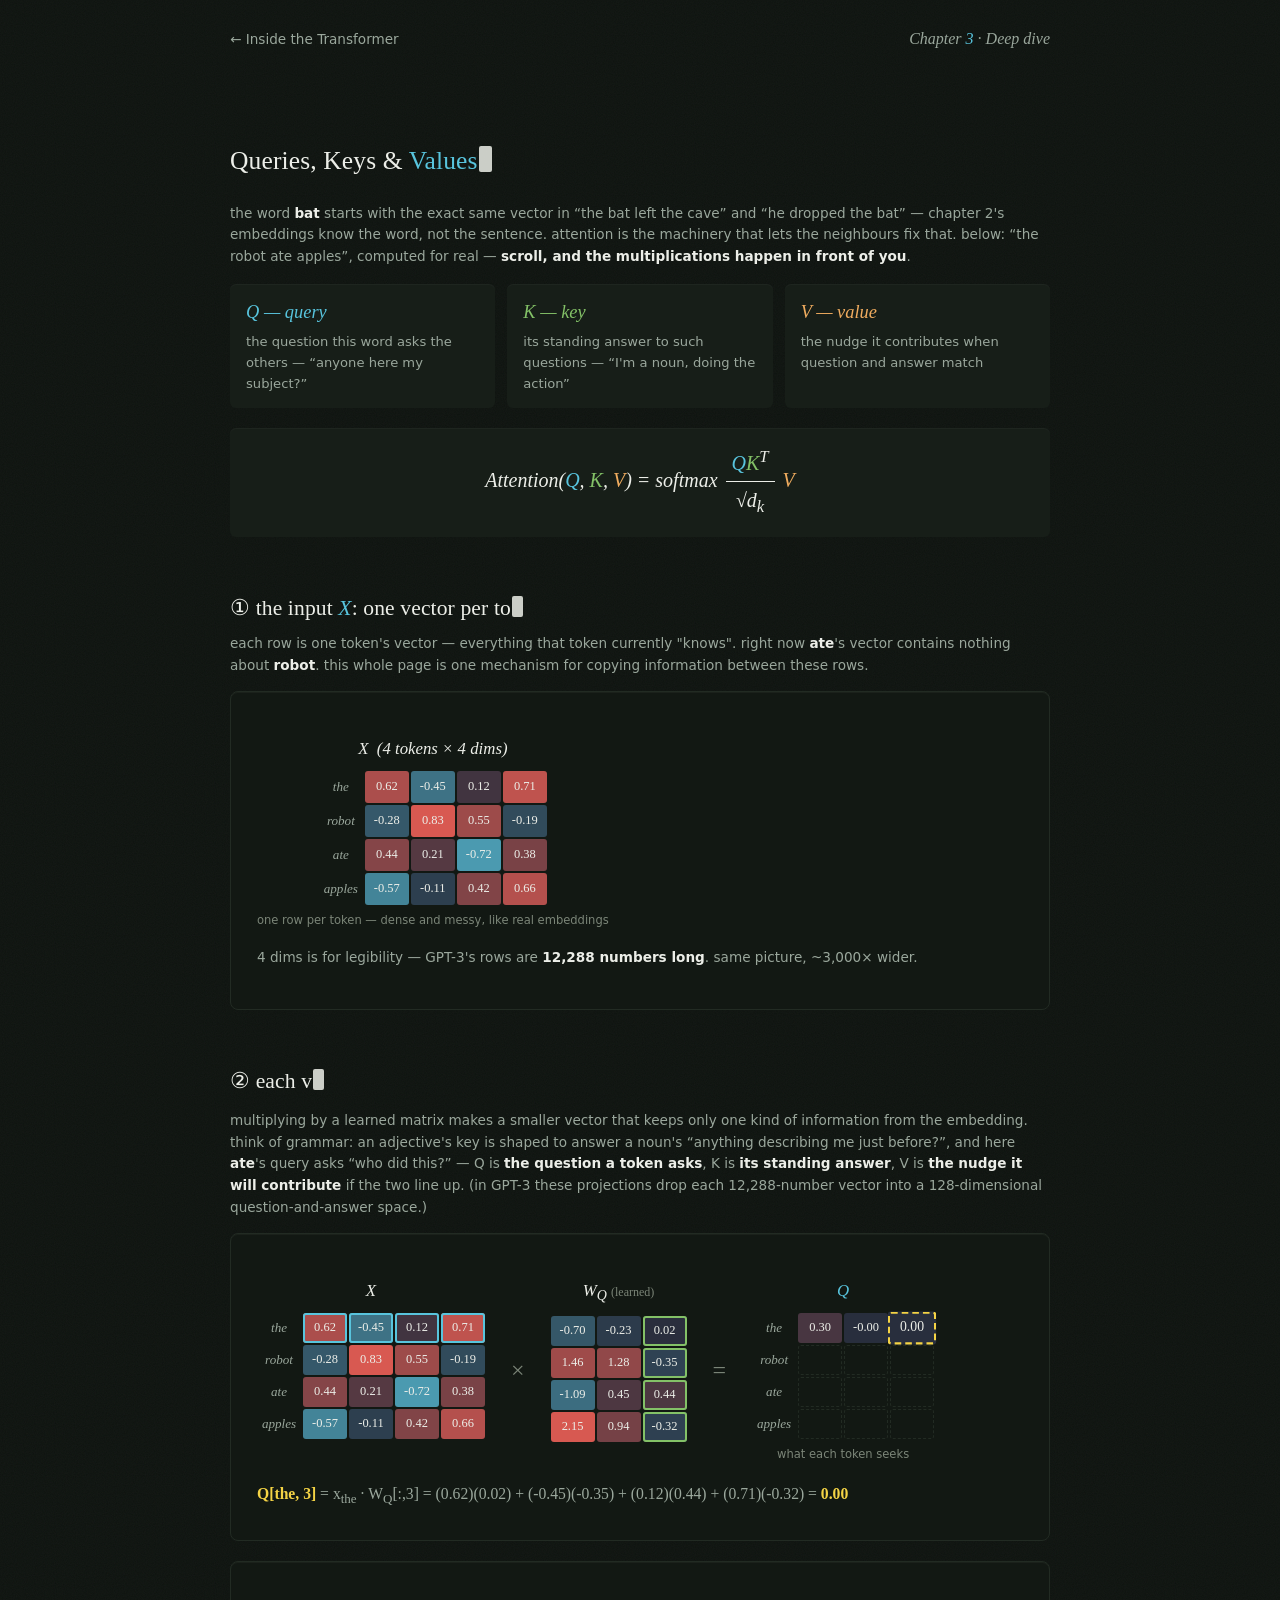
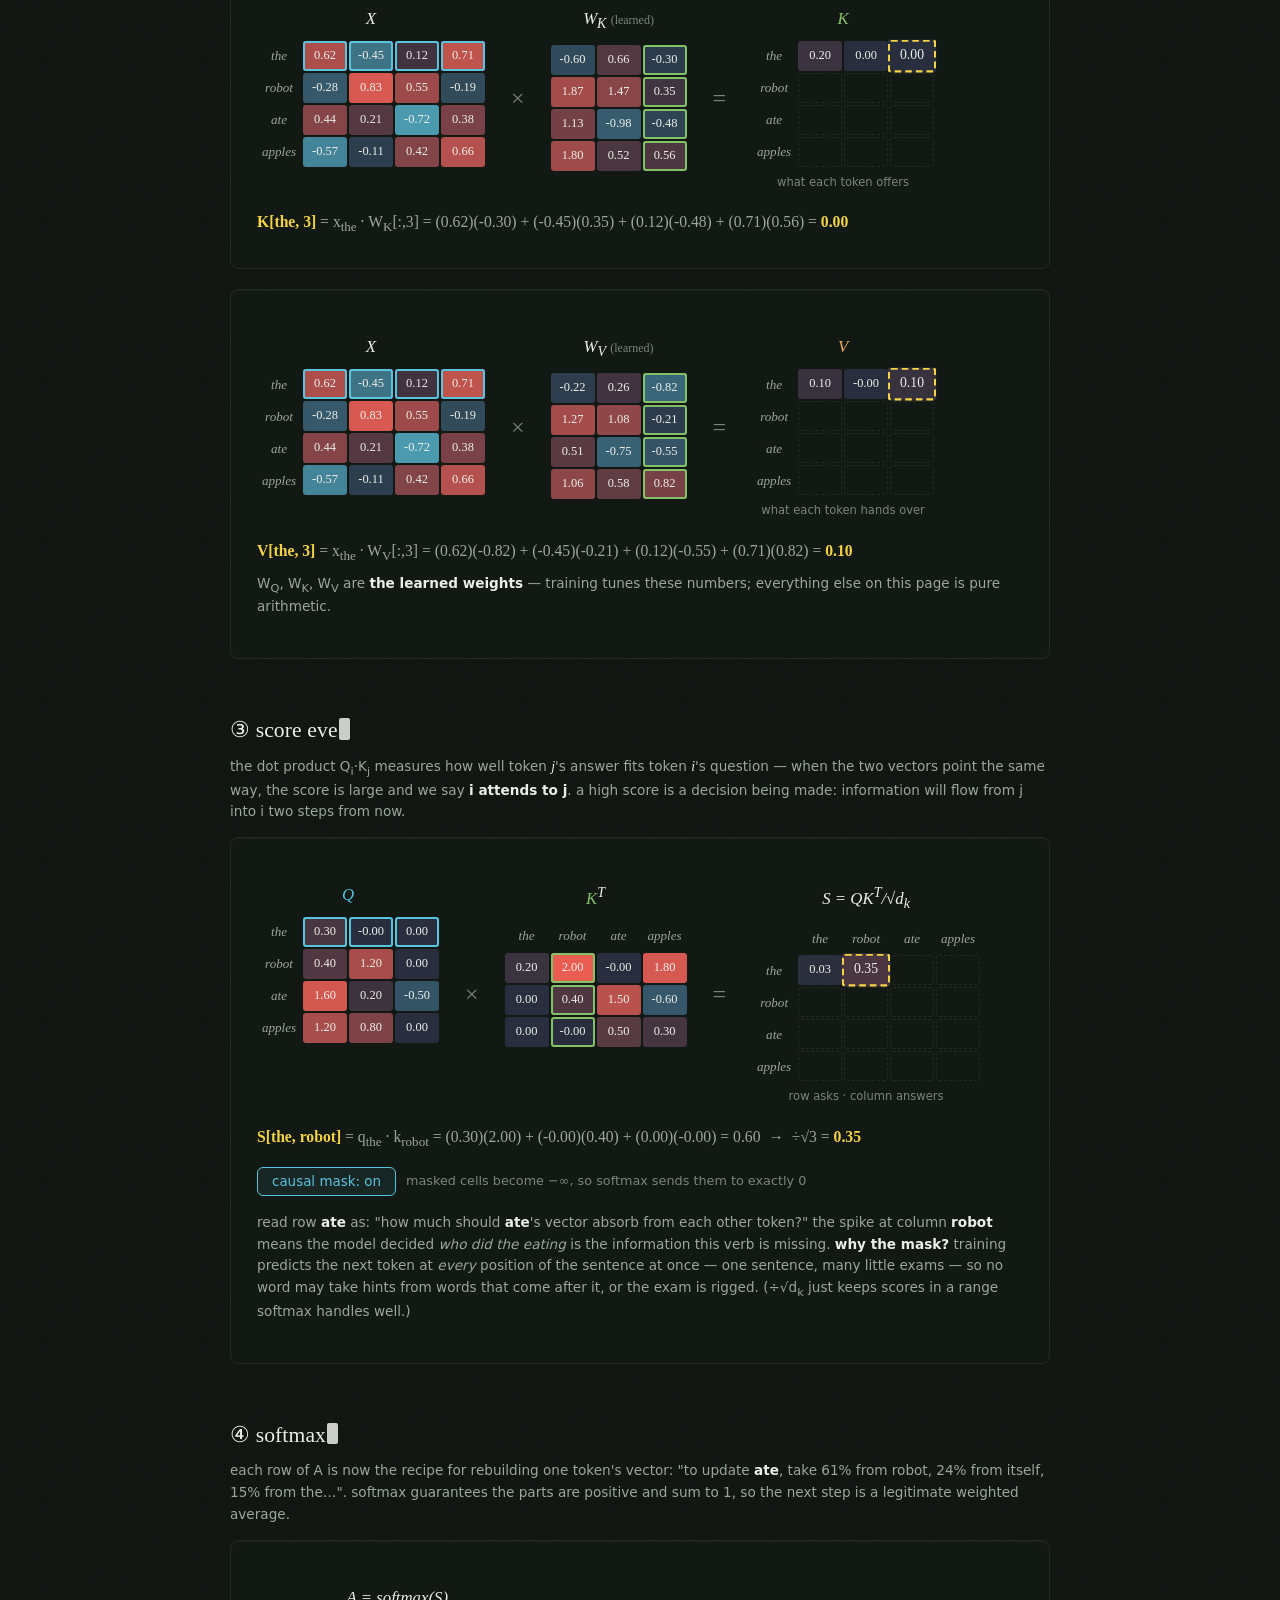
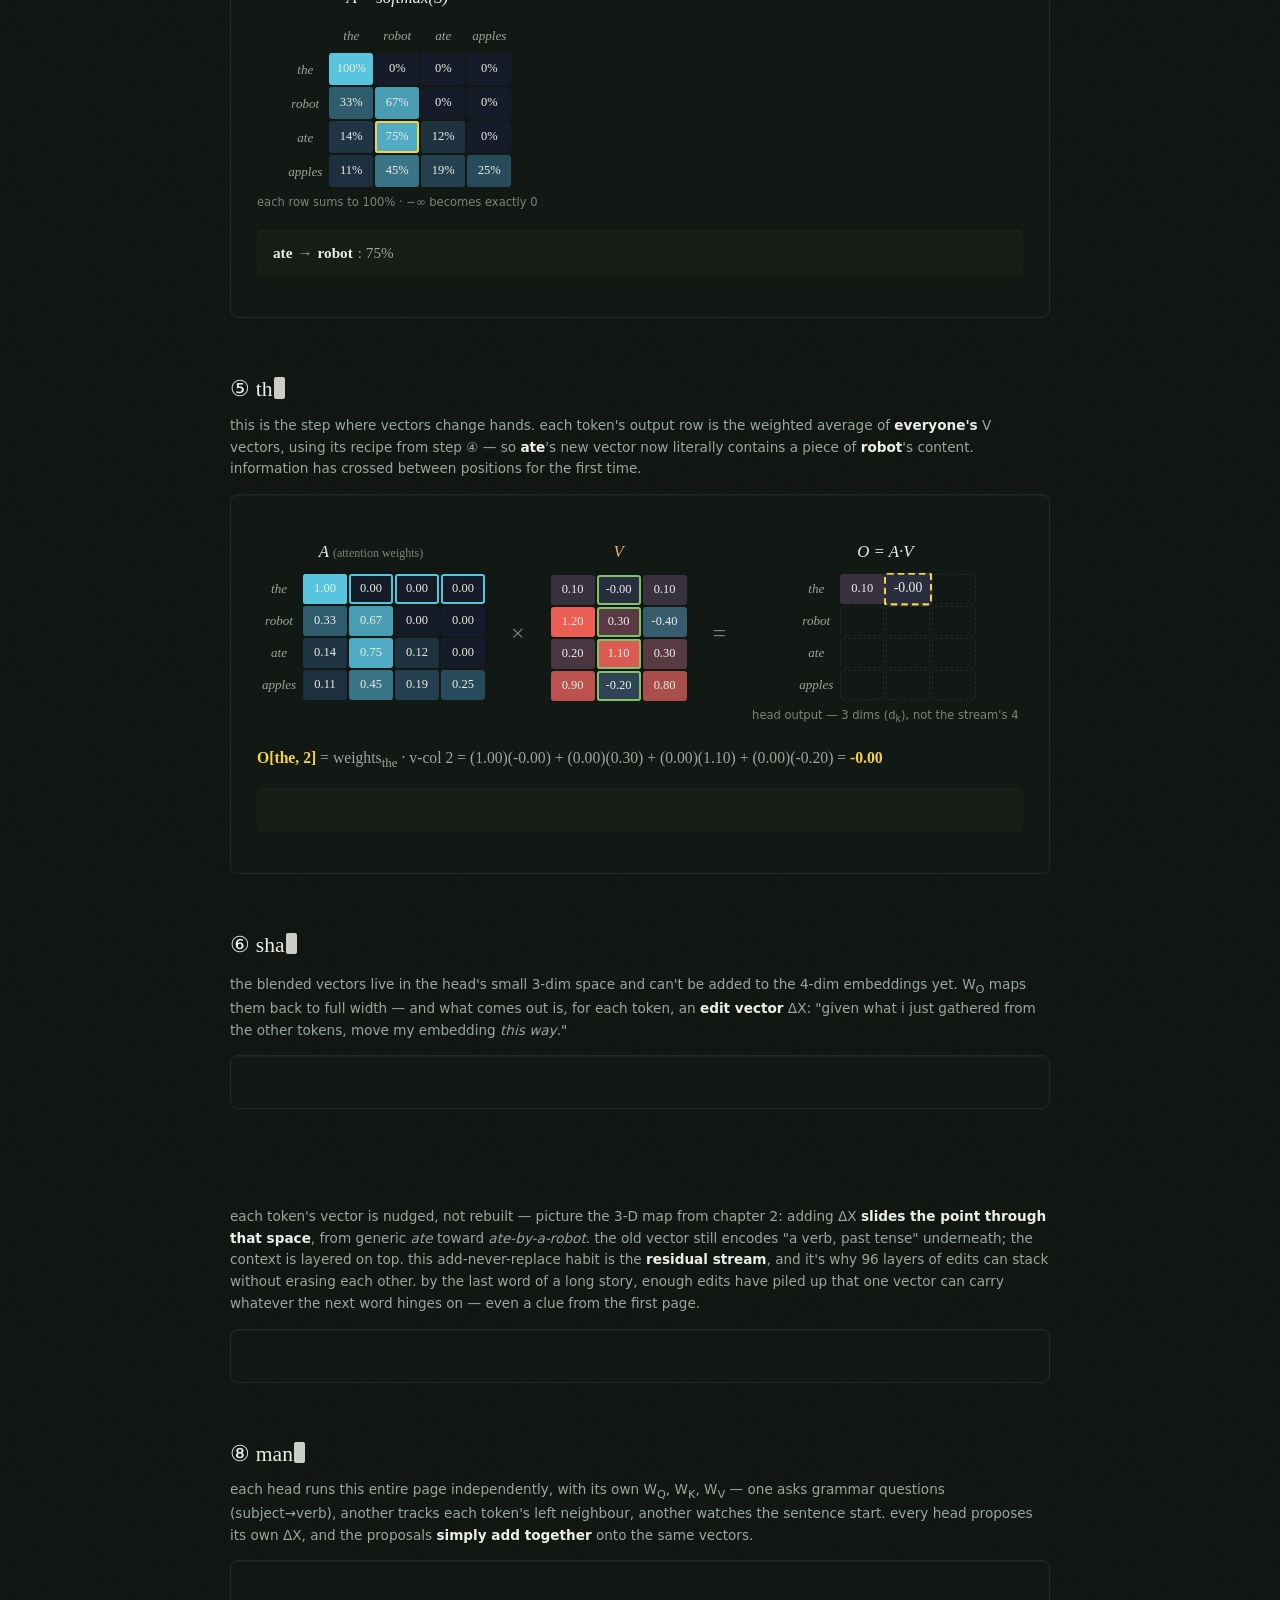
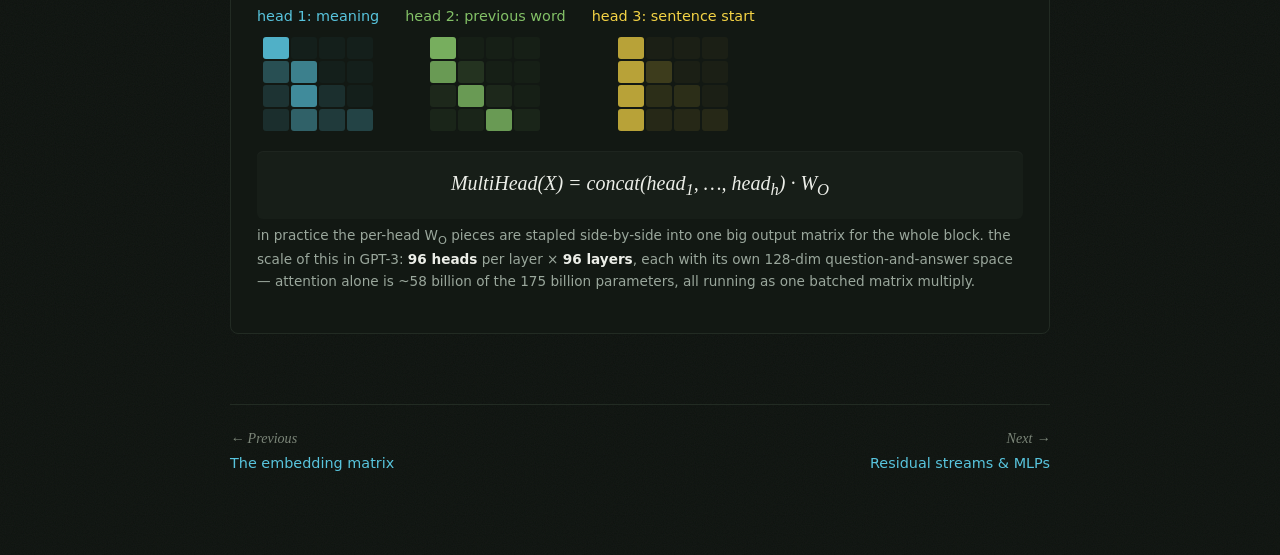
==== commit 026fd65c: "Chalkboard redesign, 3D embedding space, beginner tags, richer attention & inference visuals - Full " ====
--- a/chapters/attention.html
+++ b/chapters/attention.html
@@ -11,27 +11,27 @@
 
 <header class="deep-head">
   <a href="../index.html">← Inside the Transformer</a>
-  <span class="ch-num">Chapter 3 · Deep dive</span>
+  <span class="ch-num">Chapter <span class="n">3</span> · Deep dive</span>
 </header>
 
 <main class="deep-main">
   <div class="ch-head">
     <h2>Queries, Keys &amp; <span class="acc-blue">Values</span></h2>
-    <p class="caption">“the robot ate apples”, computed for real — <b>scroll, and the multiplications happen in front of you</b>.</p>
+    <p class="caption">the word <b>bat</b> starts with the exact same vector in “the bat left the cave” and “he dropped the bat” — chapter 2's embeddings know the word, not the sentence. attention is the machinery that lets the neighbours fix that. below: “the robot ate apples”, computed for real — <b>scroll, and the multiplications happen in front of you</b>.</p>
   </div>
 
   <div class="cards">
-    <div class="concept-card" style="border-left-color:var(--blue)">
+    <div class="concept-card">
       <div class="cc-title" style="color:var(--blue)">Q — query</div>
-      <div class="cc-body">“what am I looking for?”</div>
-    </div>
-    <div class="concept-card" style="border-left-color:var(--green)">
+      <div class="cc-body">the question this word asks the others — “anyone here my subject?”</div>
+    </div>
+    <div class="concept-card">
       <div class="cc-title" style="color:var(--green)">K — key</div>
-      <div class="cc-body">“what do I contain?”</div>
-    </div>
-    <div class="concept-card" style="border-left-color:var(--gold)">
+      <div class="cc-body">its standing answer to such questions — “I'm a noun, doing the action”</div>
+    </div>
+    <div class="concept-card">
       <div class="cc-title" style="color:var(--gold)">V — value</div>
-      <div class="cc-body">“what do I hand over if you attend to me?”</div>
+      <div class="cc-body">the nudge it contributes when question and answer match</div>
     </div>
   </div>
 
@@ -41,8 +41,8 @@
     <span style="color:var(--gold);font-style:italic">V</span>
   </div>
 
-  <h3 class="sec-title">① the input <span class="math">X</span></h3>
-  <p class="caption">four tokens arrive as raw material — each is just a list of numbers, meaning nothing yet.</p>
+  <h3 class="sec-title">① the input <span class="math">X</span>: one vector per token, and none of them know each other yet</h3>
+  <p class="caption">each row is one token's vector — everything that token currently "knows". right now <b>ate</b>'s vector contains nothing about <b>robot</b>. this whole page is one mechanism for copying information between these rows.</p>
   <div class="panel">
     <div class="mat-row">
       <div class="mat-fig"><div class="mat-label">X&nbsp;&nbsp;(4 tokens × 4 dims)</div><div class="matrix" id="mat-x"></div><div class="mat-sub">one row per token — dense and messy, like real embeddings</div></div>
@@ -50,8 +50,8 @@
     <p class="caption">4 dims is for legibility — GPT-3's rows are <b>12,288 numbers long</b>. same picture, ~3,000× wider.</p>
   </div>
 
-  <h3 class="sec-title">② project: <span style="color:var(--blue)">Q</span> = X·W<sub>Q</sub></h3>
-  <p class="caption">three learned lenses read the <b>same</b> embedding and extract three different things: a question, an advertisement, a payload.</p>
+  <h3 class="sec-title">② each vector is projected into three roles: <span style="color:var(--blue)">Q</span> = X·W<sub>Q</sub></h3>
+  <p class="caption">multiplying by a learned matrix makes a smaller vector that keeps only one kind of information from the embedding. think of grammar: an adjective's key is shaped to answer a noun's “anything describing me just before?”, and here <b>ate</b>'s query asks “who did this?” — Q is <b>the question a token asks</b>, K is <b>its standing answer</b>, V is <b>the nudge it will contribute</b> if the two line up. (in GPT-3 these projections drop each 12,288-number vector into a 128-dimensional question-and-answer space.)</p>
   <div class="panel">
     <div id="anim-q"></div>
   </div>
@@ -63,19 +63,19 @@
     <p class="caption">W<sub>Q</sub>, W<sub>K</sub>, W<sub>V</sub> are <b>the learned weights</b> — training tunes these numbers; everything else on this page is pure arithmetic.</p>
   </div>
 
-  <h3 class="sec-title">③ scores: every query × every key</h3>
-  <p class="caption">speed dating: every word’s question meets every word’s advertisement, and the dot product scores the match.</p>
+  <h3 class="sec-title">③ score every pair: which tokens should copy from which?</h3>
+  <p class="caption">the dot product Q<sub>i</sub>·K<sub>j</sub> measures how well token <span class="math">j</span>'s answer fits token <span class="math">i</span>'s question — when the two vectors point the same way, the score is large and we say <b>i attends to j</b>. a high score is a decision being made: information will flow from j into i two steps from now.</p>
   <div class="panel">
     <div id="anim-s"></div>
     <div class="toggle-row" style="margin-top:14px">
       <button class="pill-toggle active" id="mask-toggle">causal mask: on</button>
-      <span class="dim-note">no peeking at the future — masked cells become −∞</span>
-    </div>
-    <p class="caption">each cell of S is <b>one dot product</b>: a row of Q (what word <span class="math">i</span> seeks) against a column of K<sup>T</sup> (what word <span class="math">j</span> offers), shrunk by √d<sub>k</sub>. watch row <b>ate</b> spike at column <b>robot</b>.</p>
-  </div>
-
-  <h3 class="sec-title">④ softmax each row → attention weights</h3>
-  <p class="caption">scores become shares: each row’s raw match scores turn into percentages of attention, summing to 100%.</p>
+      <span class="dim-note">masked cells become −∞, so softmax sends them to exactly 0</span>
+    </div>
+    <p class="caption">read row <b>ate</b> as: "how much should <b>ate</b>'s vector absorb from each other token?" the spike at column <b>robot</b> means the model decided <i>who did the eating</i> is the information this verb is missing. <b>why the mask?</b> training predicts the next token at <i>every</i> position of the sentence at once — one sentence, many little exams — so no word may take hints from words that come after it, or the exam is rigged. (÷√d<sub>k</sub> just keeps scores in a range softmax handles well.)</p>
+  </div>
+
+  <h3 class="sec-title">④ softmax turns each row into a mixing recipe</h3>
+  <p class="caption">each row of A is now the recipe for rebuilding one token's vector: "to update <b>ate</b>, take 61% from robot, 24% from itself, 15% from the…". softmax guarantees the parts are positive and sum to 1, so the next step is a legitimate weighted average.</p>
   <div class="panel">
     <div class="mat-row">
       <div class="mat-fig"><div class="mat-label">A = softmax(S)</div><div class="matrix" id="mat-a"></div><div class="mat-sub">each row sums to 100% · −∞ becomes exactly 0</div></div>
@@ -83,31 +83,31 @@
     <p class="readout" id="attn-read"></p>
   </div>
 
-  <h3 class="sec-title">⑤ output: a weighted mix of values</h3>
-  <p class="caption">the payout: each word walks away with a blend of everyone’s payloads, in proportion to the attention it paid.</p>
+  <h3 class="sec-title">⑤ the information actually moves: O = A·V</h3>
+  <p class="caption">this is the step where vectors change hands. each token's output row is the weighted average of <b>everyone's</b> V vectors, using its recipe from step ④ — so <b>ate</b>'s new vector now literally contains a piece of <b>robot</b>'s content. information has crossed between positions for the first time.</p>
   <div class="panel">
     <div id="anim-o"></div>
     <p class="readout" id="o-story"></p>
   </div>
 
-  <h3 class="sec-title">⑥ translate back: ΔX = O·W<sub>O</sub></h3>
-  <p class="caption">the head did its thinking in a compact 3-dim dialect. <b>W<sub>O</sub> is the translator</b> — it turns the head's verdict back into the stream's full 4-dim language, producing a <b>suggested edit</b> (ΔX) for every token.</p>
+  <h3 class="sec-title">⑥ shape the mix into an edit: ΔX = O·W<sub>O</sub></h3>
+  <p class="caption">the blended vectors live in the head's small 3-dim space and can't be added to the 4-dim embeddings yet. W<sub>O</sub> maps them back to full width — and what comes out is, for each token, an <b>edit vector</b> ΔX: "given what i just gathered from the other tokens, move my embedding <i>this way</i>."</p>
   <div class="panel">
     <div id="anim-wo"></div>
   </div>
 
-  <h3 class="sec-title">⑦ nothing is overwritten: X′ = X + ΔX</h3>
-  <p class="caption">the edit is <b>added on top</b> of what each token already knew — the original embedding survives underneath. this "always add, never replace" habit is the residual stream, and it's why 96-layer stacks still train.</p>
+  <h3 class="sec-title">⑦ the edit is added onto each vector: X′ = X + ΔX</h3>
+  <p class="caption">each token's vector is nudged, not rebuilt — picture the 3-D map from chapter 2: adding ΔX <b>slides the point through that space</b>, from generic <i>ate</i> toward <i>ate-by-a-robot</i>. the old vector still encodes "a verb, past tense" underneath; the context is layered on top. this add-never-replace habit is the <b>residual stream</b>, and it's why 96 layers of edits can stack without erasing each other. by the last word of a long story, enough edits have piled up that one vector can carry whatever the next word hinges on — even a clue from the first page.</p>
   <div class="panel">
     <div id="anim-add"></div>
   </div>
 
-  <h3 class="sec-title">⑧ many heads, in parallel</h3>
-  <p class="caption">a panel of specialists reading the same sentence — one tracks who-did-what, one watches the previous word, one guards the start. each has its own lenses (W<sub>Q</sub>, W<sub>K</sub>, W<sub>V</sub>).</p>
+  <h3 class="sec-title">⑧ many heads propose different nudges at once</h3>
+  <p class="caption">each head runs this entire page independently, with its own W<sub>Q</sub>, W<sub>K</sub>, W<sub>V</sub> — one asks grammar questions (subject→verb), another tracks each token's left neighbour, another watches the sentence start. every head proposes its own ΔX, and the proposals <b>simply add together</b> onto the same vectors.</p>
   <div class="panel">
     <div class="mat-row" id="heads-row"></div>
     <div class="formula" style="margin-bottom:0">MultiHead(X) = concat(head<sub>1</sub>, …, head<sub>h</sub>) · W<sub>O</sub></div>
-    <p class="caption">each head has its own W<sub>Q</sub>, W<sub>K</sub>, W<sub>V</sub> — its own thing to hunt for. GPT-3 runs 96 of these per layer, at every layer, for every token, as one batched matrix multiply.</p>
+    <p class="caption">in practice the per-head W<sub>O</sub> pieces are stapled side-by-side into one big output matrix for the whole block. the scale of this in GPT-3: <b>96 heads</b> per layer × <b>96 layers</b>, each with its own 128-dim question-and-answer space — attention alone is ~58 billion of the 175 billion parameters, all running as one batched matrix multiply.</p>
   </div>
 
   <nav class="pager">
@@ -117,6 +117,7 @@
 </main>
 
 <script src="../js/deep.js"></script>
+<script src="../js/typewriter.js?v=2"></script>
 <script>
 const TOKENS = ["the", "robot", "ate", "apples"];
 
@@ -187,7 +188,7 @@
   cLabel: "<span style='color:var(--green)'>K</span>", cSub: "what each token offers",
   maxA: 1, maxB: 3.2, maxC: 2.2, stepMs: 300,
   termText: projTermText("W<sub>K</sub>", "K"),
-  doneText: "each row of K: that token's <b>advertisement</b>.",
+  doneText: "each row of K: that token's <b>standing answer</b>.",
 });
 matMulAnim("#anim-v", {
   A: X, B: WV, aRows: TOKENS,
@@ -195,7 +196,7 @@
   cLabel: "<span style='color:var(--gold)'>V</span>", cSub: "what each token hands over",
   maxA: 1, maxB: 2.2, maxC: 1.3, stepMs: 300,
   termText: projTermText("W<sub>V</sub>", "V"),
-  doneText: "each row of V: the <b>payload</b> delivered if this token wins attention.",
+  doneText: "each row of V: the <b>nudge</b> this token contributes if it wins attention.",
 });
 
 /* ---------- step ③: S = QKᵀ/√dk, every dot product animated ---------- */
--- a/css/style.css
+++ b/css/style.css
@@ -1,17 +1,20 @@
 /* ============================================================
-   Inside the Transformer — 3blue1brown-inspired design language
-   Dark near-black blue canvas, Manim palette, serif math type.
+   Inside the Transformer — chalkboard design language
+   A math lecture: deep green-black board, chalk-white serif ink
+   (STIX Two Text, the scientific-publishing face), Manim accent
+   palette reserved for the mathematics itself. Depth comes from
+   tone and grain, never from glows or drawn outlines.
    ============================================================ */
 
 :root {
-  --bg: #0b0e14;          /* page canvas */
-  --panel: #10141d;       /* card surface */
-  --panel-2: #151b28;     /* nested surface */
-  --line: #222b3d;        /* hairlines */
-  --grid: #1a2233;        /* plot gridlines */
-  --ink: #e8eaf0;
-  --muted: #8b93a7;
-  --faint: #5c6478;
+  --bg: #0d120e;          /* the board */
+  --panel: #121813;       /* a worked example, one tone up */
+  --panel-2: #171e18;     /* nested surface */
+  --line: #222b23;        /* self-coloured edges, felt not seen */
+  --grid: #1c251d;        /* plot gridlines */
+  --ink: #eceee8;         /* chalk */
+  --muted: #9aa79c;
+  --faint: #7b8578;
 
   /* Manim palette (validated order: blue, red, yellow, green) */
   --blue: #58c4dd;
@@ -22,16 +25,18 @@
   --purple: #9a72ac;
   --gold: #f0ac5f;
 
-  --serif: "CMU Serif", "STIX Two Text", "Times New Roman", Georgia, serif;
+  --serif: "STIX Two Text", "CMU Serif", "Times New Roman", Georgia, serif;
   --sans: system-ui, -apple-system, "Segoe UI", sans-serif;
-  --radius: 10px;
+  --radius: 8px;
 }
 
 * { box-sizing: border-box; }
 html { scroll-behavior: smooth; }
 body {
   margin: 0;
-  background: var(--bg);
+  background-color: var(--bg);
+  /* fine chalk-dust grain on the substrate — felt, not seen */
+  background-image: url("data:image/svg+xml,%3Csvg xmlns='http://www.w3.org/2000/svg' width='160' height='160'%3E%3Cfilter id='n'%3E%3CfeTurbulence type='fractalNoise' baseFrequency='0.9' numOctaves='2' stitchTiles='stitch'/%3E%3C/filter%3E%3Crect width='160' height='160' filter='url(%23n)' opacity='0.045'/%3E%3C/svg%3E");
   color: var(--ink);
   font-family: var(--serif);
   font-size: 17px;
@@ -43,74 +48,103 @@
 h1, h2, h3 { font-weight: 500; letter-spacing: 0.005em; }
 .acc-blue { color: var(--blue); }
 .math { font-family: var(--serif); font-style: italic; }
+
+/* headings stream in like an LLM response (js/typewriter.js) */
+.tw-hidden { visibility: hidden; }
+.tw-cursor {
+  display: inline-block; width: 0; height: 1em;
+  position: relative; vertical-align: -0.12em;
+}
+.tw-cursor::after {
+  content: ""; position: absolute; left: 0.06em; top: 0;
+  width: 0.5em; height: 100%; border-radius: 2px;
+  background: currentColor; opacity: 0.85;
+  animation: tw-blink 0.9s step-end infinite;
+}
+@keyframes tw-blink { 50% { opacity: 0; } }
 a { color: var(--blue); }
 
-/* ===== Hero ===== */
+/* ===== Hero — the board before the lecture starts ===== */
 .hero {
-  min-height: 92vh;
+  min-height: 100svh;
   display: grid;
-  place-items: center;
+  align-items: center;
+  padding: 60px clamp(20px, 6vw, 90px);
+  position: relative;
+  /* one directional wash of light falling across the board */
+  background: linear-gradient(160deg, rgba(236, 238, 232, 0.03), transparent 48%);
+}
+.hero-board {
+  width: 100%;
+  max-width: 1060px;
+  margin-inline: auto;
+  display: grid;
+  grid-template-columns: minmax(0, 1fr) auto;
+  gap: 40px clamp(40px, 7vw, 110px);
+  align-items: center;
+}
+.hero h1 {
+  font-size: clamp(2.8rem, 7.5vw, 5rem);
+  margin: 0 0 20px;
+  line-height: 1.04;
+}
+.hero-sub {
+  color: var(--muted);
+  font-size: 1.15rem;
+  max-width: 480px;
+  margin: 0 0 40px;
+}
+.hero-flow {
+  display: flex; flex-wrap: wrap; align-items: center; gap: 4px 12px;
+  font-size: 1.02rem; color: var(--muted);
+  margin-bottom: 44px;
+}
+.hero-flow .stage { font-style: italic; }
+.hero-flow .stage.payoff { color: var(--yellow); }
+.flow-arr { color: var(--faint); display: inline-flex; }
+.flow-arr svg { display: block; }
+
+.hero-toc { align-self: end; margin: 0 0 6vh; }
+.hero-toc-title {
+  font-style: italic; color: var(--faint);
+  margin: 0 0 14px; font-size: 1rem;
+}
+.hero-toc ol { margin: 0; padding: 0; list-style: none; }
+.hero-toc li { margin: 9px 0; }
+.hero-toc a {
+  color: var(--muted); text-decoration: none;
+  font-size: 1.05rem;
+  transition: color .15s;
+}
+.hero-toc a:hover { color: var(--ink); }
+.hero-toc i {
+  font-style: italic; color: var(--blue);
+  display: inline-block; min-width: 1.5em;
+  font-variant-numeric: tabular-nums;
+}
+@media (max-width: 860px) {
+  .hero { min-height: auto; padding-top: 90px; }
+  .hero-board { grid-template-columns: 1fr; }
+  .hero-toc { align-self: start; margin-bottom: 0; }
+}
+
+/* ===== Chapter nav — chalk numerals in the margin ===== */
+.stepnav {
+  position: fixed; right: 22px; top: 50%; transform: translateY(-50%);
+  display: flex; flex-direction: column; gap: 10px; z-index: 50;
   text-align: center;
-  padding: 60px 20px;
-  position: relative;
-  background:
-    radial-gradient(70vw 50vh at 50% 115%, rgba(88, 196, 221, 0.07), transparent 65%),
-    radial-gradient(50vw 40vh at 12% -10%, rgba(154, 114, 172, 0.06), transparent 70%);
-}
-.hero::before {
-  content: "";
-  position: absolute; inset: 0;
-  background-image:
-    linear-gradient(rgba(88,196,221,0.045) 1px, transparent 1px),
-    linear-gradient(90deg, rgba(88,196,221,0.045) 1px, transparent 1px);
-  background-size: 48px 48px;
-  mask-image: radial-gradient(70% 70% at 50% 50%, black, transparent);
-  pointer-events: none;
-}
-.hero-inner { max-width: 720px; position: relative; }
-.hero-kicker {
-  font-family: var(--sans);
-  font-size: 0.8rem; letter-spacing: 0.22em; text-transform: uppercase;
-  color: var(--muted); margin-bottom: 10px;
-}
-.hero h1 {
-  font-size: clamp(2.6rem, 7vw, 4.2rem);
-  margin: 0 0 18px;
-  line-height: 1.08;
-}
-.hero-sub {
-  color: var(--muted);
-  font-size: 1.15rem;
-  max-width: 560px;
-  margin: 0 auto 34px;
-}
-.hero-flow {
-  margin-top: 56px;
-  display: flex; flex-wrap: wrap; justify-content: center; gap: 10px;
-  font-family: var(--sans); font-size: 0.85rem; color: var(--muted);
-}
-.hero-flow span:not(.arr) {
-  border: 1px solid var(--line); border-radius: 999px;
-  padding: 5px 14px; background: var(--panel);
-}
-.hero-flow .arr { color: var(--faint); padding: 5px 0; }
-
-/* ===== Chapter nav ===== */
-.stepnav {
-  position: fixed; right: 16px; top: 50%; transform: translateY(-50%);
-  display: flex; flex-direction: column; gap: 6px; z-index: 50;
-}
+  opacity: 0; pointer-events: none;
+  transition: opacity .3s;
+}
+.stepnav.shown { opacity: 1; pointer-events: auto; }
 .stepnav a {
-  width: 34px; height: 34px; display: grid; place-items: center;
-  font-family: var(--sans); font-size: 0.8rem;
-  color: var(--muted); text-decoration: none;
-  border: 1px solid var(--line); border-radius: 50%;
-  background: var(--panel);
-  transition: all .15s;
-}
-.stepnav a:hover, .stepnav a.active {
-  color: var(--bg); background: var(--blue); border-color: var(--blue);
-}
+  font-family: var(--serif); font-style: italic; font-size: 0.95rem;
+  color: var(--faint); text-decoration: none;
+  width: 28px; line-height: 28px;
+  transition: color .15s;
+}
+.stepnav a:hover { color: var(--ink); }
+.stepnav a.active { color: var(--yellow); }
 @media (max-width: 860px) { .stepnav { display: none; } }
 
 /* ===== Chapters & panels ===== */
@@ -118,19 +152,46 @@
 .chapter { padding: 100px 0 20px; }
 .ch-num {
   display: block;
-  font-family: var(--sans);
-  font-size: 0.78rem; letter-spacing: 0.18em; text-transform: uppercase;
-  color: var(--blue);
-  margin-bottom: 10px;
-}
+  font-family: var(--serif); font-style: italic;
+  font-size: 1rem;
+  color: var(--muted);
+  margin-bottom: 8px;
+}
+.ch-num b, .ch-num .n { color: var(--blue); font-weight: 500; }
 .chapter h2 { font-size: clamp(1.7rem, 4vw, 2.4rem); margin: 0 0 12px; }
 .lede { color: var(--muted); max-width: 680px; margin: 0 0 30px; font-size: 1.06rem; }
 .lede em, .note em { color: var(--ink); }
 
+/* beginner tags: each step tied back to the chat experience.
+   The caret is the site's own "chat window" motif. */
+.chat-tag {
+  max-width: 660px;
+  margin: 2px 0 28px;
+  color: var(--muted);
+  font-size: 0.99rem;
+  line-height: 1.55;
+}
+.chat-tag::before {
+  content: "";
+  display: inline-block;
+  width: 0.48em; height: 0.95em;
+  border-radius: 2px;
+  background: var(--ink);
+  opacity: 0.8;
+  margin-right: 11px;
+  vertical-align: -0.1em;
+  animation: tw-blink 1.6s step-end infinite;
+}
+.chat-tag b { color: var(--ink); font-weight: 500; font-style: italic; }
+.chat-tag i { color: var(--ink); }
+
+/* Tonal elevation: a surface one tone up from the board, with a
+   self-coloured edge and a faint top lip catching the light. */
 .panel {
   background: var(--panel);
   border: 1px solid var(--line);
   border-radius: var(--radius);
+  box-shadow: inset 0 1px 0 rgba(236, 238, 232, 0.04);
   padding: 26px;
   margin-bottom: 20px;
 }
@@ -139,18 +200,19 @@
 .row { display: flex; gap: 12px; align-items: center; flex-wrap: wrap; }
 .note {
   margin: 20px 0 0;
-  padding: 12px 16px;
-  border-left: 2px solid var(--blue);
-  background: rgba(88, 196, 221, 0.05);
+  padding: 13px 16px;
+  border-radius: 6px;
+  background: var(--panel-2);
   color: var(--muted);
   font-size: 0.94rem;
 }
+.note::before { content: "n.b. — "; font-style: italic; color: var(--faint); }
 .readout {
   margin-top: 14px;
   padding: 11px 16px;
-  border: 1px dashed var(--line);
-  border-radius: 8px;
+  border-radius: 6px;
   background: var(--panel-2);
+  box-shadow: inset 0 1px 0 rgba(236, 238, 232, 0.03);
   color: var(--muted);
   font-size: 0.95rem;
   min-height: 44px;
@@ -162,7 +224,7 @@
 .field-label, .control-label {
   display: block;
   font-family: var(--sans);
-  font-size: 0.72rem; letter-spacing: 0.14em; text-transform: uppercase;
+  font-size: 0.8rem;
   color: var(--faint);
   margin-bottom: 8px;
 }
@@ -172,25 +234,26 @@
   color: var(--ink);
   background: var(--panel-2);
   border: 1px solid var(--line);
-  border-radius: 8px;
+  border-radius: 6px;
   padding: 12px 15px;
   outline: none;
   transition: border-color .15s;
 }
-input[type="text"]:focus { border-color: var(--blue); }
-
+input[type="text"]:focus { border-color: var(--muted); }
+
+/* one clear action: chalk on the board */
 .btn-primary {
   display: inline-block;
   font-family: var(--sans); font-size: 0.92rem; font-weight: 600;
   color: var(--bg);
-  background: var(--blue);
+  background: var(--ink);
   border: none; border-radius: 6px;
   padding: 10px 24px;
   cursor: pointer;
   text-decoration: none;
-  transition: filter .12s, transform .12s;
-}
-.btn-primary:hover { filter: brightness(1.12); transform: translateY(-1px); }
+  transition: background .15s;
+}
+.btn-primary:hover { background: #ffffff; }
 .link-btn {
   font-family: var(--sans); font-size: 0.85rem;
   color: var(--blue);
@@ -220,16 +283,16 @@
   background: transparent;
 }
 
-.seg { display: inline-flex; gap: 2px; border: 1px solid var(--line); border-radius: 8px; padding: 3px; background: var(--panel-2); flex-wrap: wrap; }
+.seg { display: inline-flex; gap: 2px; border-radius: 7px; padding: 3px; background: var(--panel-2); flex-wrap: wrap; }
 .seg-btn {
   font-family: var(--sans); font-size: 0.84rem;
   color: var(--muted);
-  background: transparent; border: none; border-radius: 6px;
+  background: transparent; border: none; border-radius: 5px;
   padding: 7px 13px; cursor: pointer;
   transition: all .12s;
 }
 .seg-btn b { color: inherit; }
-.seg-btn.active { background: rgba(88, 196, 221, 0.14); color: var(--blue); }
+.seg-btn.active { background: rgba(236, 238, 232, 0.1); color: var(--ink); }
 
 /* ===== Ch 1 : tokens ===== */
 .token-strip { display: flex; flex-wrap: wrap; gap: 6px; margin: 18px 0 4px; min-height: 44px; }
@@ -256,7 +319,7 @@
 .tok-stats { display: flex; gap: 28px; margin-top: 18px; flex-wrap: wrap; }
 .stat { display: flex; flex-direction: column; }
 .stat-value { font-size: 1.9rem; color: var(--blue); line-height: 1.2; font-variant-numeric: tabular-nums; }
-.stat-label { font-family: var(--sans); font-size: 0.72rem; letter-spacing: 0.12em; text-transform: uppercase; color: var(--faint); }
+.stat-label { font-family: var(--serif); font-style: italic; font-size: 0.9rem; color: var(--faint); }
 
 /* ===== Ch 2 : embeddings ===== */
 .word-picker { display: flex; flex-wrap: wrap; gap: 8px; margin-bottom: 20px; }
@@ -264,8 +327,8 @@
   font-family: var(--serif); font-size: 0.98rem;
   color: var(--muted);
   background: var(--panel-2);
-  border: 1px solid var(--line); border-radius: 999px;
-  padding: 5px 16px; cursor: pointer;
+  border: 1px solid var(--line); border-radius: 6px;
+  padding: 5px 13px; cursor: pointer;
   transition: all .12s;
 }
 .word-pill.active { color: var(--blue); border-color: var(--blue); background: rgba(88,196,221,0.08); }
@@ -285,15 +348,48 @@
 }
 
 .plane-wrap {
+  position: relative;
   border: 1px solid var(--line);
-  border-radius: 8px;
+  border-radius: 6px;
   overflow: hidden;
   background: var(--bg);
 }
-#embed-map { display: block; width: 100%; height: auto; }
-#embed-map text { font-family: var(--serif); }
-.embed-dot { cursor: grab; }
-.embed-dot.dragging { cursor: grabbing; }
+#embed-map { display: block; width: 100%; height: auto; cursor: grab; touch-action: none; }
+#embed-map.orbiting { cursor: grabbing; }
+#embed-map text { font-family: var(--serif); pointer-events: none; }
+.embed-dot { cursor: pointer; }
+.embed-dot circle { pointer-events: all; }
+
+/* hover tag: word, position, nearest neighbours */
+.embed-tip {
+  position: absolute; z-index: 5;
+  transform: translate(-50%, calc(-100% - 16px));
+  background: var(--panel-2);
+  border: 1px solid var(--line);
+  border-radius: 6px;
+  box-shadow: inset 0 1px 0 rgba(236, 238, 232, 0.04);
+  padding: 8px 11px;
+  font-family: var(--serif); font-size: 0.86rem; line-height: 1.45;
+  color: var(--ink);
+  white-space: nowrap;
+  pointer-events: none;
+  opacity: 0; transition: opacity .12s;
+}
+.embed-tip.show { opacity: 1; }
+.embed-tip.below { transform: translate(-50%, 18px); }
+.embed-tip .tip-pos {
+  color: var(--muted);
+  font-variant-numeric: tabular-nums;
+}
+.embed-tip .tip-sim {
+  display: block;
+  font-size: 0.78rem; color: var(--muted);
+}
+.embed-tip .tip-sim i { font-style: italic; }
+.embed-tip .tip-cos {
+  color: var(--faint);
+  font-variant-numeric: tabular-nums;
+}
 
 /* ===== Ch 3 : attention ===== */
 .attn-controls { display: flex; justify-content: space-between; gap: 18px; flex-wrap: wrap; margin-bottom: 8px; }
@@ -308,8 +404,9 @@
 @media (max-width: 700px) { .builder { grid-template-columns: 1fr; } }
 .param-tile {
   margin-top: 20px;
-  border: 1px solid var(--line); border-radius: 8px;
+  border-radius: 6px;
   background: var(--panel-2);
+  box-shadow: inset 0 1px 0 rgba(236, 238, 232, 0.03);
   padding: 16px 18px;
   text-align: center;
 }
@@ -326,7 +423,7 @@
   min-height: 300px; max-height: 330px; overflow: hidden;
   padding: 12px;
   background: var(--bg);
-  border: 1px solid var(--line); border-radius: 8px;
+  border: 1px solid var(--line); border-radius: 6px;
 }
 .tower-layer {
   display: flex; flex-direction: column; gap: 2px;
@@ -339,12 +436,10 @@
   flex: 1; min-width: 1px;
   background: rgba(88, 196, 221, 0.8);
   border-radius: 1.5px;
-  box-shadow: 0 0 6px rgba(88, 196, 221, 0.12);
 }
 .mlp-row {
   background: rgba(240, 172, 95, 0.75);
   border-radius: 1.5px;
-  box-shadow: 0 0 6px rgba(240, 172, 95, 0.1);
 }
 .tower-ellipsis {
   color: var(--faint); font-size: 0.95rem; line-height: 1;
@@ -352,7 +447,7 @@
   flex: 0 0 auto; padding: 2px 0;
 }
 @keyframes rise { from { transform: translateY(8px); opacity: 0; } to { transform: none; opacity: 1; } }
-.tower-caption { font-family: var(--sans); font-size: 0.8rem; color: var(--faint); margin-top: 10px; }
+.tower-caption { font-family: var(--serif); font-style: italic; font-size: 0.9rem; color: var(--faint); margin-top: 10px; }
 .tower-legend {
   display: flex; justify-content: center; gap: 16px; margin-top: 8px;
   font-family: var(--sans); font-size: 0.76rem; color: var(--muted);
@@ -376,18 +471,17 @@
 .prob-word { text-align: right; font-size: 1.02rem; color: var(--ink); }
 .prob-track {
   background: var(--panel-2);
-  border: 1px solid var(--line);
   border-radius: 4px; height: 24px; overflow: hidden;
+  box-shadow: inset 0 1px 0 rgba(236, 238, 232, 0.03);
 }
 .prob-fill {
   height: 100%;
   background: var(--blue);
-  box-shadow: 0 0 10px rgba(88, 196, 221, 0.35);
   border-radius: 0 3px 3px 0;
   transition: width .35s cubic-bezier(.2,.8,.3,1);
 }
 .prob-row.sampled .prob-word { color: var(--yellow); }
-.prob-row.sampled .prob-fill { background: var(--yellow); box-shadow: 0 0 10px rgba(244, 211, 69, 0.4); }
+.prob-row.sampled .prob-fill { background: var(--yellow); }
 .prob-pct { font-variant-numeric: tabular-nums; font-size: 0.9rem; color: var(--muted); }
 .predict-actions { margin: 16px 0 4px; }
 .sample-log { display: flex; flex-wrap: wrap; gap: 6px; margin-top: 12px; min-height: 34px; }
@@ -397,9 +491,9 @@
 .inf-topbar { margin-bottom: 18px; }
 .inf-context-wrap { display: flex; align-items: flex-start; gap: 14px; margin-bottom: 20px; }
 .inf-label {
-  font-family: var(--sans); font-size: 0.72rem; letter-spacing: 0.14em;
-  text-transform: uppercase; color: var(--faint);
-  padding-top: 10px; min-width: 62px;
+  font-family: var(--serif); font-style: italic; font-size: 0.95rem;
+  color: var(--faint);
+  padding-top: 8px; min-width: 62px;
 }
 .inf-context {
   flex: 1;
@@ -407,7 +501,7 @@
   min-height: 46px;
   padding: 8px 10px;
   background: var(--bg);
-  border: 1px solid var(--line); border-radius: 8px;
+  border: 1px solid var(--line); border-radius: 6px;
 }
 .inf-tok {
   font-family: var(--serif); font-size: 1rem;
@@ -416,29 +510,27 @@
   color: var(--muted);
   animation: pop .2s ease-out;
 }
-.inf-tok.fresh {
-  color: var(--yellow); border-color: var(--yellow);
-  box-shadow: 0 0 10px rgba(244, 211, 69, 0.25);
-}
+.inf-tok.fresh { color: var(--yellow); border-color: var(--yellow); }
 .inf-tok.reading { color: var(--blue); border-color: var(--blue); }
 
-.inf-machine { display: grid; grid-template-columns: 1fr 240px; gap: 24px; align-items: center; }
+.inf-machine { display: grid; grid-template-columns: 1fr 220px; gap: 24px; align-items: center; }
 @media (max-width: 700px) { .inf-machine { grid-template-columns: 1fr; } }
-.inf-pipeline { display: flex; align-items: center; gap: 7px; flex-wrap: wrap; }
-.pipe-arrow { color: var(--faint); }
-.pipe-node {
-  font-family: var(--sans); font-size: 0.8rem;
-  color: var(--muted);
-  border: 1px solid var(--line); border-radius: 7px;
-  background: var(--panel-2);
-  padding: 14px 12px;
-  transition: all .18s;
-}
-.pipe-node.hot {
-  color: var(--blue); border-color: var(--blue);
-  box-shadow: 0 0 14px rgba(88, 196, 221, 0.35);
-  transform: translateY(-2px);
-}
+.inf-stage-wrap .dim-note { margin-top: 8px; }
+#inf-stage { display: block; width: 100%; height: auto; }
+#inf-stage text { font-family: var(--serif); }
+.inf-vec { will-change: transform; }
+/* a light passes through the slices while a block is computing */
+.inf-cube .cube-slice { transition: fill-opacity .25s; }
+.inf-cube.active .cube-slice {
+  animation: slice-sweep .55s ease both;
+  animation-delay: calc(var(--i) * 100ms);
+}
+@keyframes slice-sweep {
+  35% { fill-opacity: 0.4; }
+  100% { fill-opacity: 0.06; }
+}
+.inf-cube .cube-front { transition: stroke-opacity .25s; }
+.inf-cube.active .cube-front { stroke-opacity: 1; }
 .inf-dist { display: flex; flex-direction: column; gap: 5px; }
 .inf-dist .prob-row { grid-template-columns: 74px 1fr 48px; }
 .inf-dist .prob-track { height: 18px; }
@@ -461,7 +553,7 @@
 /* ===== Outro ===== */
 .outro { text-align: center; padding-bottom: 30px; }
 .outro .lede { margin-inline: auto; }
-.footer { color: var(--faint); font-family: var(--sans); font-size: 0.85rem; margin-top: 34px; }
+.footer { color: var(--faint); font-family: var(--serif); font-style: italic; font-size: 0.9rem; margin-top: 34px; }
 
 @media (prefers-reduced-motion: reduce) {
   * { animation: none !important; transition: none !important; }
@@ -489,7 +581,8 @@
 .formula {
   font-family: var(--serif); font-style: italic;
   text-align: center; font-size: 1.25rem; color: var(--ink);
-  background: var(--panel-2); border: 1px solid var(--line); border-radius: 8px;
+  background: var(--panel-2); border-radius: 6px;
+  box-shadow: inset 0 1px 0 rgba(236, 238, 232, 0.03);
   padding: 16px 20px; margin: 20px 0;
   overflow-x: auto;
 }
@@ -523,8 +616,8 @@
 .pill-toggle {
   font-family: var(--sans); font-size: 0.84rem;
   color: var(--muted); background: var(--panel-2);
-  border: 1px solid var(--line); border-radius: 999px;
-  padding: 6px 16px; cursor: pointer; transition: all .12s;
+  border: 1px solid var(--line); border-radius: 6px;
+  padding: 6px 14px; cursor: pointer; transition: all .12s;
 }
 .pill-toggle.active { color: var(--blue); border-color: var(--blue); background: rgba(88,196,221,0.08); }
 
@@ -540,7 +633,7 @@
 .merge-list b { color: var(--yellow); font-weight: 600; }
 
 /* plots */
-.plot-wrap { border: 1px solid var(--line); border-radius: 8px; background: var(--bg); overflow: hidden; margin: 14px 0; }
+.plot-wrap { border: 1px solid var(--line); border-radius: 6px; background: var(--bg); overflow: hidden; margin: 14px 0; }
 .plot-wrap svg { display: block; width: 100%; height: auto; }
 .plot-wrap text { font-family: var(--serif); }
 
@@ -560,7 +653,7 @@
 }
 .pager a { color: var(--blue); text-decoration: none; }
 .pager a:hover { text-decoration: underline; }
-.pager .pg-label { display: block; font-size: 0.72rem; letter-spacing: 0.12em; text-transform: uppercase; color: var(--faint); margin-bottom: 3px; }
+.pager .pg-label { display: block; font-family: var(--serif); font-style: italic; font-size: 0.88rem; color: var(--faint); margin-bottom: 3px; }
 .pager .next { text-align: right; }
 
 /* "go deeper" links on the index */
@@ -571,8 +664,8 @@
 /* concept cards & micro-captions (visual-first deep pages) */
 .cards { display: grid; grid-template-columns: repeat(auto-fit, minmax(180px, 1fr)); gap: 12px; margin: 16px 0; }
 .concept-card {
-  border: 1px solid var(--line); border-left: 3px solid var(--blue);
-  border-radius: 8px; background: var(--panel-2);
+  border-radius: 6px; background: var(--panel-2);
+  box-shadow: inset 0 1px 0 rgba(236, 238, 232, 0.03);
   padding: 14px 16px;
 }
 .concept-card .cc-title { font-family: var(--serif); font-style: italic; font-size: 1.15rem; margin-bottom: 4px; }
@@ -583,7 +676,7 @@
 }
 .caption .math, .caption b { color: var(--ink); }
 .big-stat { font-size: 2.2rem; color: var(--yellow); font-variant-numeric: tabular-nums; line-height: 1.2; }
-.memory-bar { display: flex; height: 30px; border-radius: 6px; overflow: hidden; border: 1px solid var(--line); background: var(--panel-2); margin: 12px 0 6px; }
+.memory-bar { display: flex; height: 30px; border-radius: 6px; overflow: hidden; background: var(--panel-2); margin: 12px 0 6px; }
 .memory-fill { background: linear-gradient(90deg, rgba(88,196,221,.7), rgba(252,98,85,.8)); transition: width .2s; }
 
 /* matrix-multiplication animation */
